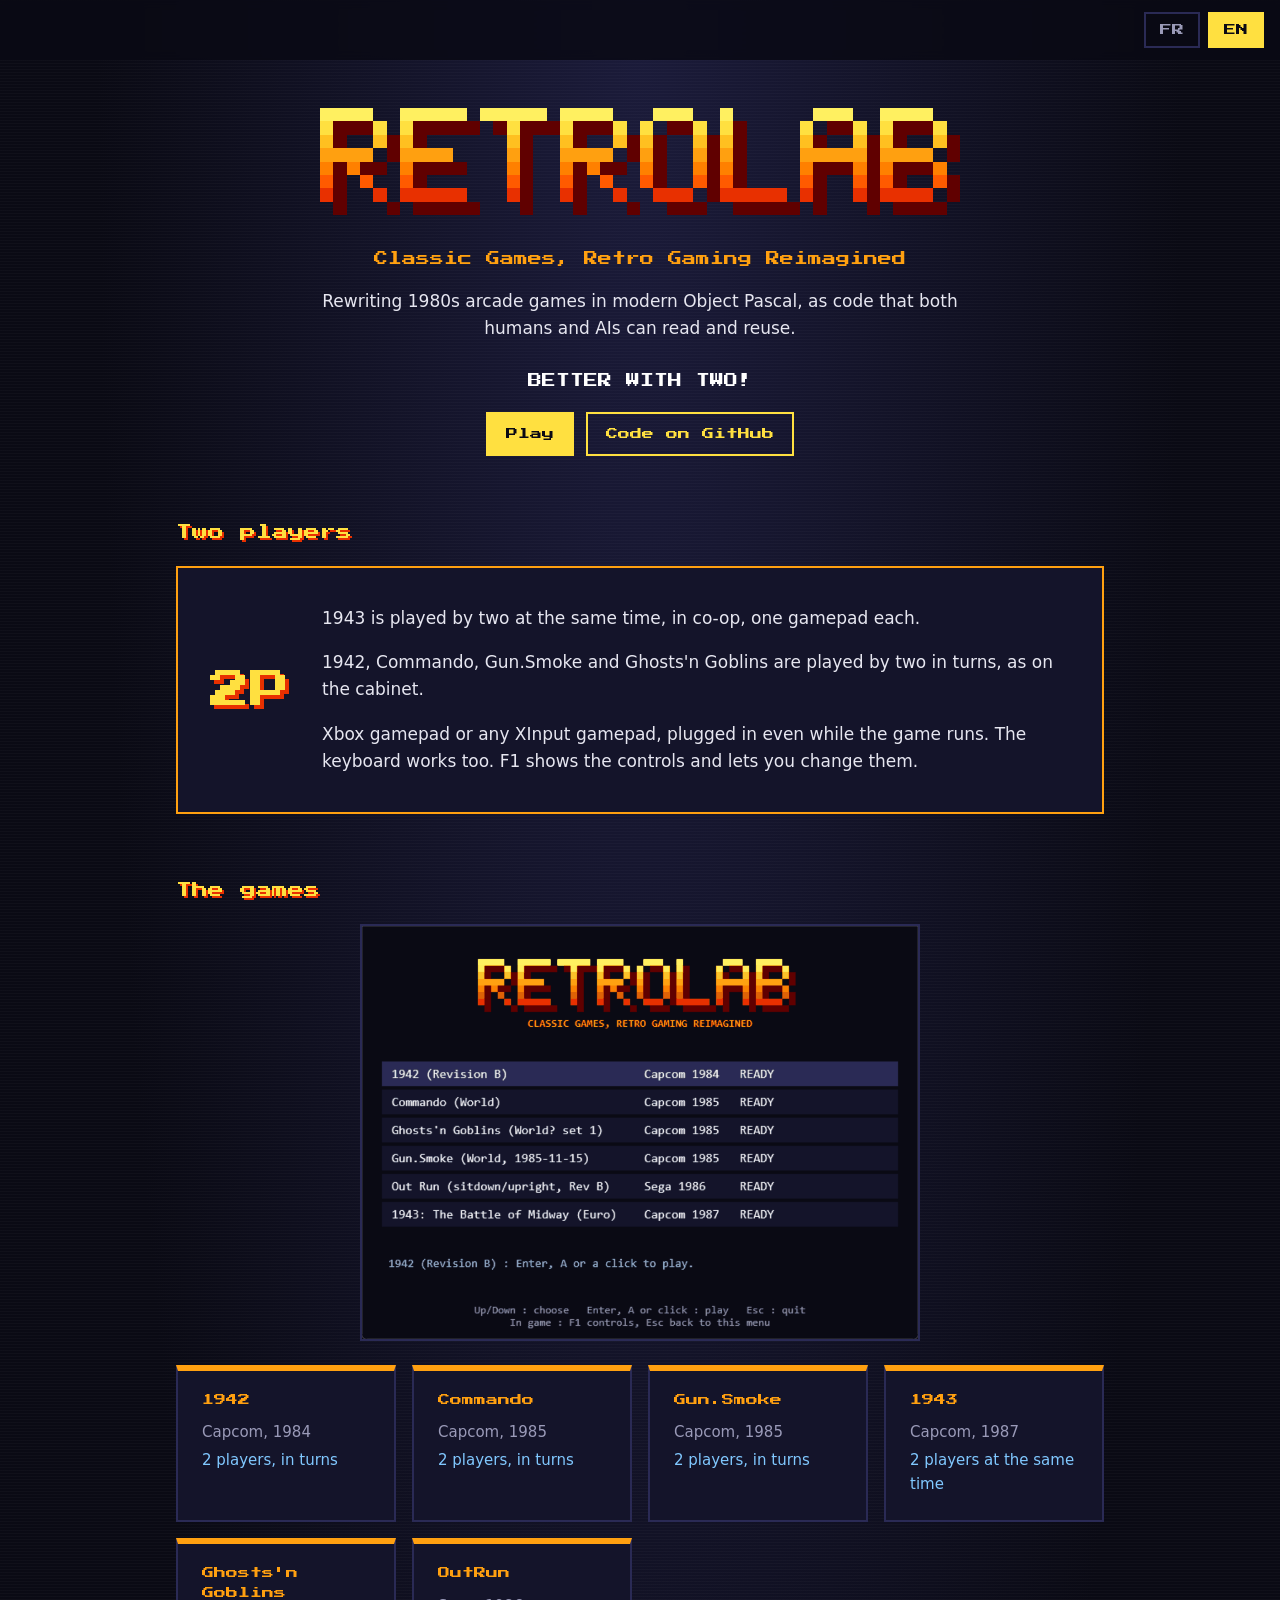
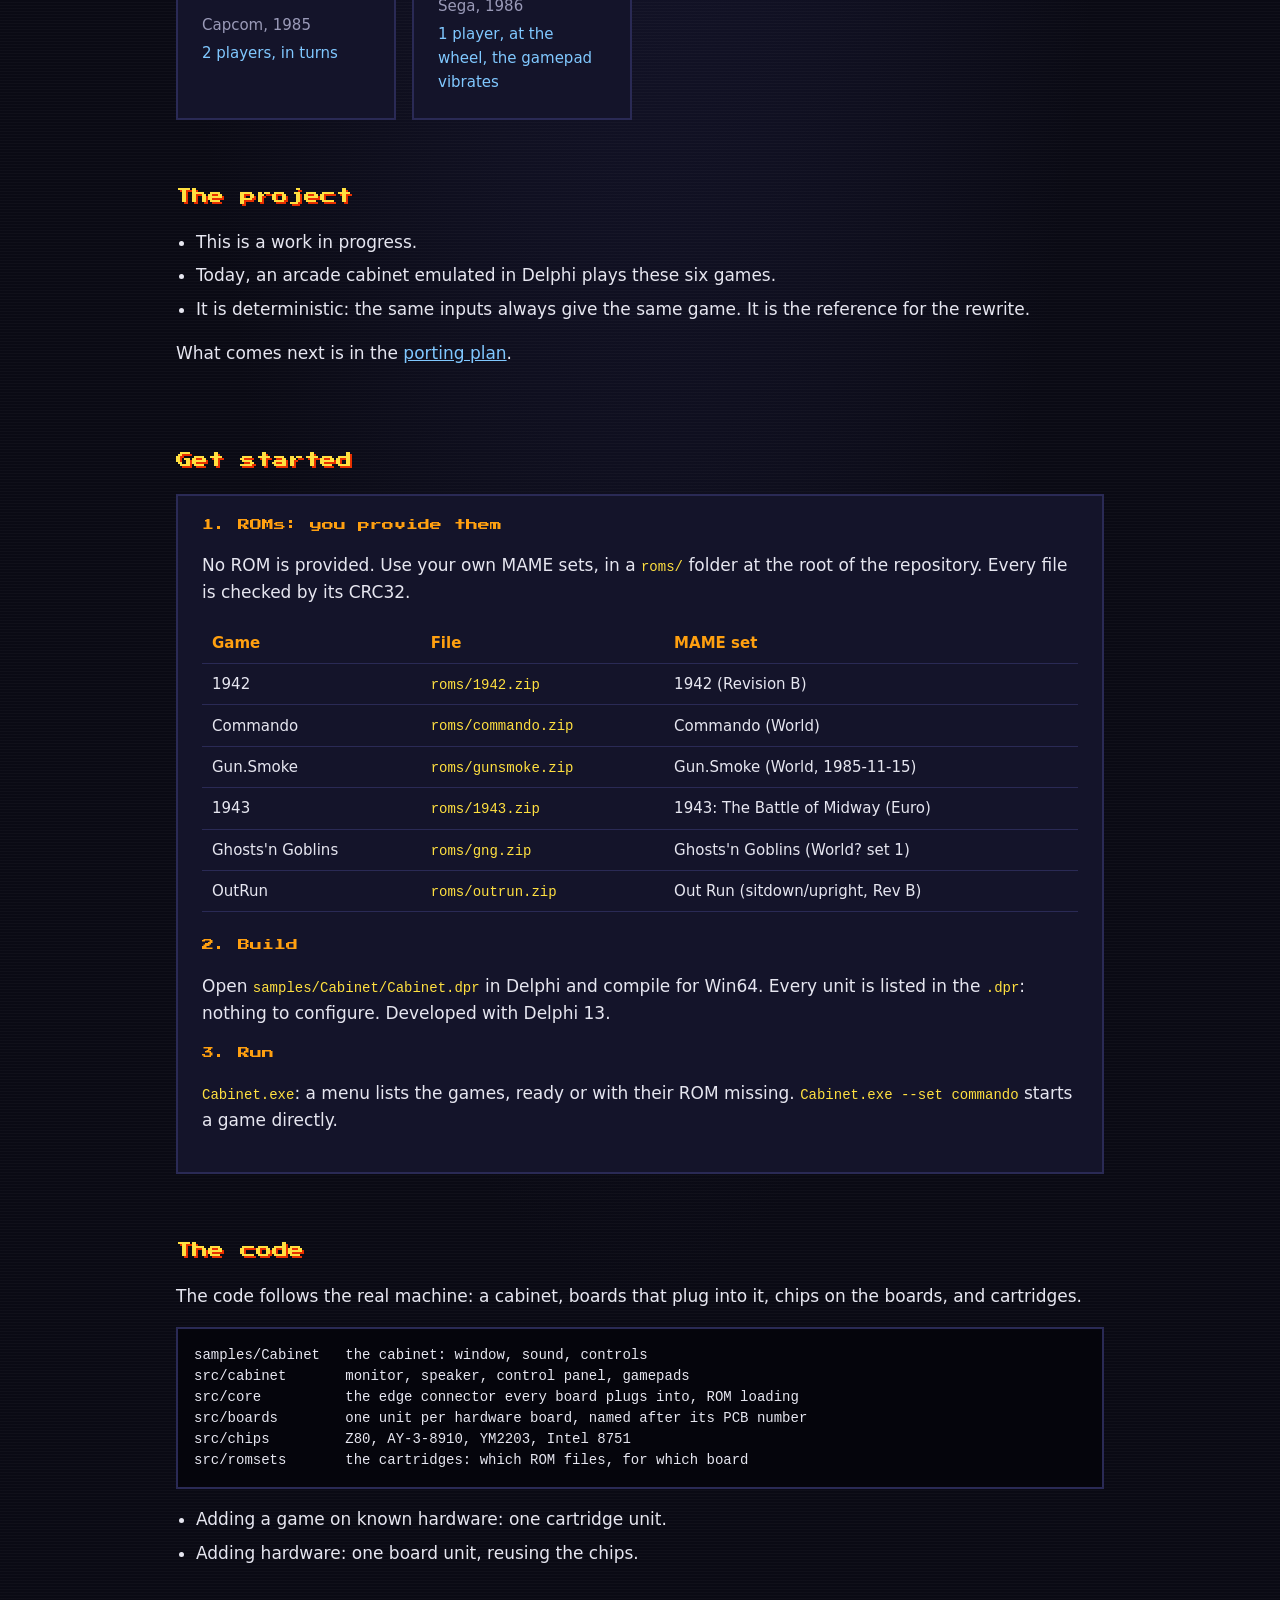
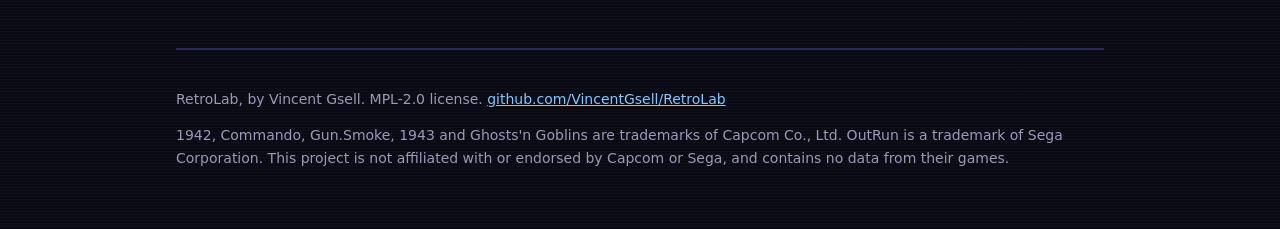
==== docs/en.html @ 8eed112c "Publication du 2026-11-16 (source 6b0dcfc)" ====
<!doctype html>
<html lang="en">
<head>
  <meta charset="utf-8">
  <meta name="viewport" content="width=device-width, initial-scale=1">
  <title>RetroLab</title>
  <meta name="description" content="RetroLab: 1980s arcade games rewritten in modern Object Pascal. Two players, with gamepads.">
  <link rel="icon" href="favicon.svg" type="image/svg+xml">
  <link rel="alternate" hreflang="fr" href="index.html">
  <link rel="preconnect" href="https://fonts.googleapis.com">
  <link rel="preconnect" href="https://fonts.gstatic.com" crossorigin>
  <link href="https://fonts.googleapis.com/css2?family=Press+Start+2P&display=swap" rel="stylesheet">
  <link rel="stylesheet" href="style.css">
</head>
<body>
  <nav class="lang" aria-label="Language">
    <a href="index.html" hreflang="fr" lang="fr">FR</a>
    <span aria-current="page">EN</span>
  </nav>

  <main class="wrap">
    <header class="hero">
      <img src="logo.svg" alt="RetroLab">
      <p class="tagline">Classic Games, Retro Gaming Reimagined</p>
      <p class="pitch">Rewriting 1980s arcade games in modern Object Pascal, as code that both humans and AIs can read and reuse.</p>
      <p class="blink">BETTER WITH TWO!</p>
      <div class="buttons">
        <a class="btn primary" href="#play">Play</a>
        <a class="btn" href="https://github.com/VincentGsell/RetroLab">Code on GitHub</a>
      </div>
    </header>

    <section id="play">
      <h2>Two players</h2>
      <div class="panel duo">
        <div class="badge" aria-hidden="true">2P</div>
        <div>
          <p>1943 is played by two at the same time, in co-op, one gamepad each.</p>
          <p>1942, Commando, Gun.Smoke and Ghosts'n Goblins are played by two in turns, as on the cabinet.</p>
          <p>Xbox gamepad or any XInput gamepad, plugged in even while the game runs. The keyboard works too. F1 shows the controls and lets you change them.</p>
        </div>
      </div>
    </section>

    <section>
      <h2>The games</h2>
      <img class="shot" src="img/menu-en.png" alt="The RetroLab cabinet menu: six arcade games, ready to play">
      <div class="games">
        <div class="panel game"><h3>1942</h3><p>Capcom, 1984</p><p class="mode">2 players, in turns</p></div>
        <div class="panel game"><h3>Commando</h3><p>Capcom, 1985</p><p class="mode">2 players, in turns</p></div>
        <div class="panel game"><h3>Gun.Smoke</h3><p>Capcom, 1985</p><p class="mode">2 players, in turns</p></div>
        <div class="panel game"><h3>1943</h3><p>Capcom, 1987</p><p class="mode">2 players at the same time</p></div>
        <div class="panel game"><h3>Ghosts'n Goblins</h3><p>Capcom, 1985</p><p class="mode">2 players, in turns</p></div>
        <div class="panel game"><h3>OutRun</h3><p>Sega, 1986</p><p class="mode">1 player, at the wheel, the gamepad vibrates</p></div>
      </div>
    </section>

    <section>
      <h2>The project</h2>
      <ul>
        <li>This is a work in progress.</li>
        <li>Today, an arcade cabinet emulated in Delphi plays these six games.</li>
        <li>It is deterministic: the same inputs always give the same game. It is the reference for the rewrite.</li>
      </ul>
      <p>What comes next is in the <a href="https://github.com/VincentGsell/RetroLab/blob/main/PORTING_PLAN.en.md">porting plan</a>.</p>
    </section>

    <section>
      <h2>Get started</h2>
      <div class="panel">
        <h3>1. ROMs: you provide them</h3>
        <p>No ROM is provided. Use your own MAME sets, in a <code>roms/</code> folder at the root of the repository. Every file is checked by its CRC32.</p>
        <div class="scroll">
          <table>
            <tr><th>Game</th><th>File</th><th>MAME set</th></tr>
            <tr><td>1942</td><td><code>roms/1942.zip</code></td><td>1942 (Revision B)</td></tr>
            <tr><td>Commando</td><td><code>roms/commando.zip</code></td><td>Commando (World)</td></tr>
            <tr><td>Gun.Smoke</td><td><code>roms/gunsmoke.zip</code></td><td>Gun.Smoke (World, 1985-11-15)</td></tr>
            <tr><td>1943</td><td><code>roms/1943.zip</code></td><td>1943: The Battle of Midway (Euro)</td></tr>
            <tr><td>Ghosts'n Goblins</td><td><code>roms/gng.zip</code></td><td>Ghosts'n Goblins (World? set 1)</td></tr>
            <tr><td>OutRun</td><td><code>roms/outrun.zip</code></td><td>Out Run (sitdown/upright, Rev B)</td></tr>
          </table>
        </div>
        <h3 style="margin-top:24px">2. Build</h3>
        <p>Open <code>samples/Cabinet/Cabinet.dpr</code> in Delphi and compile for Win64. Every unit is listed in the <code>.dpr</code>: nothing to configure. Developed with Delphi 13.</p>
        <h3>3. Run</h3>
        <p><code>Cabinet.exe</code>: a menu lists the games, ready or with their ROM missing. <code>Cabinet.exe --set commando</code> starts a game directly.</p>
      </div>
    </section>

    <section>
      <h2>The code</h2>
      <p>The code follows the real machine: a cabinet, boards that plug into it, chips on the boards, and cartridges.</p>
<pre>samples/Cabinet   the cabinet: window, sound, controls
src/cabinet       monitor, speaker, control panel, gamepads
src/core          the edge connector every board plugs into, ROM loading
src/boards        one unit per hardware board, named after its PCB number
src/chips         Z80, AY-3-8910, YM2203, Intel 8751
src/romsets       the cartridges: which ROM files, for which board</pre>
      <ul>
        <li>Adding a game on known hardware: one cartridge unit.</li>
        <li>Adding hardware: one board unit, reusing the chips.</li>
      </ul>
    </section>

    <footer>
      <p>RetroLab, by Vincent Gsell. MPL-2.0 license. <a href="https://github.com/VincentGsell/RetroLab">github.com/VincentGsell/RetroLab</a></p>
      <p>1942, Commando, Gun.Smoke, 1943 and Ghosts'n Goblins are trademarks of Capcom Co., Ltd. OutRun is a trademark of Sega Corporation. This project is not affiliated with or endorsed by Capcom or Sega, and contains no data from their games.</p>
    </footer>
  </main>
</body>
</html>
---- docs/style.css ----
:root {
  --bg: #0a0a14;
  --panel: #14142a;
  --panel-edge: #2a2a55;
  --text: #e6e6f0;
  --muted: #9a9ab8;
  --yellow: #ffe040;
  --orange: #ffa010;
  --red: #e83000;
  --cyan: #80c8ff;
  --pixel: "Press Start 2P", ui-monospace, monospace;
  --body: system-ui, -apple-system, "Segoe UI", Roboto, sans-serif;
}

* { box-sizing: border-box; }

html { background: var(--bg); }

body {
  margin: 0;
  color: var(--text);
  background:
    repeating-linear-gradient(to bottom, rgba(255, 255, 255, 0.025) 0 1px, transparent 1px 3px),
    radial-gradient(ellipse at top, #1b1b3a 0%, var(--bg) 60%);
  background-color: var(--bg);
  font: 17px/1.6 var(--body);
  min-height: 100vh;
}

a { color: var(--cyan); }
a:hover { color: var(--yellow); }

.wrap { max-width: 960px; margin: 0 auto; padding: 0 16px; }

/* language switch */
.lang {
  position: sticky; top: 0; z-index: 10;
  display: flex; justify-content: flex-end; gap: 8px;
  padding: 12px 16px;
  background: rgba(10, 10, 20, 0.85);
  backdrop-filter: blur(4px);
}
.lang a, .lang span {
  font: 12px/1 var(--pixel);
  padding: 10px 14px;
  border: 2px solid var(--panel-edge);
  text-decoration: none;
  color: var(--muted);
}
.lang span { color: var(--bg); background: var(--yellow); border-color: var(--yellow); }
.lang a:hover { border-color: var(--yellow); color: var(--yellow); }

/* hero */
.hero { text-align: center; padding: 48px 0 32px; }
.hero img {
  width: min(100%, 640px);
  image-rendering: pixelated;
}
.tagline {
  font: 14px/1.8 var(--pixel);
  color: var(--orange);
  margin: 24px 0 8px;
}
.pitch { max-width: 640px; margin: 16px auto; color: var(--text); }
.blink {
  font: 14px/1 var(--pixel);
  color: #fff;
  margin: 32px 0 8px;
  animation: blink 1s steps(1) infinite;
}
@keyframes blink { 50% { opacity: 0; } }
@media (prefers-reduced-motion: reduce) { .blink { animation: none; } }

.buttons { display: flex; flex-wrap: wrap; gap: 12px; justify-content: center; margin-top: 24px; }
.btn {
  font: 12px/1 var(--pixel);
  padding: 14px 18px;
  text-decoration: none;
  border: 2px solid var(--yellow);
  color: var(--yellow);
}
.btn.primary { background: var(--yellow); color: var(--bg); }
.btn:hover { background: var(--orange); border-color: var(--orange); color: var(--bg); }

/* sections */
section { padding: 32px 0; }
h2 {
  font: 16px/1.6 var(--pixel);
  color: var(--yellow);
  margin: 0 0 20px;
  text-shadow: 2px 2px 0 var(--red);
}
h3 { font: 12px/1.6 var(--pixel); color: var(--orange); margin: 0 0 10px; }
ul { padding-left: 20px; }
li { margin: 6px 0; }

.panel {
  background: var(--panel);
  border: 2px solid var(--panel-edge);
  padding: 20px 24px;
}

/* two players */
.duo { display: grid; grid-template-columns: auto 1fr; gap: 24px; align-items: center; border-color: var(--orange); }
.badge {
  font: 40px/1 var(--pixel);
  color: var(--yellow);
  text-shadow: 4px 4px 0 var(--red);
  padding: 8px;
}
@media (max-width: 560px) { .duo { grid-template-columns: 1fr; text-align: center; } }

/* games */
.shot { display: block; width: 100%; max-width: 560px; margin: 0 auto 24px; border: 2px solid var(--panel-edge); }
.games { display: grid; grid-template-columns: repeat(auto-fit, minmax(200px, 1fr)); gap: 16px; }
.game { border-top: 6px solid var(--orange); }
.game p { margin: 4px 0; color: var(--muted); font-size: 15px; }
.game .mode { color: var(--cyan); }

table { border-collapse: collapse; width: 100%; font-size: 15px; }
th, td { text-align: left; padding: 8px 10px; border-bottom: 1px solid var(--panel-edge); }
th { color: var(--orange); font-weight: 600; }
.scroll { overflow-x: auto; }

code, pre { font-family: ui-monospace, Consolas, monospace; font-size: 14px; }
code { color: var(--yellow); }
pre { background: #05050c; border: 2px solid var(--panel-edge); padding: 16px; overflow-x: auto; line-height: 1.5; }

ol { padding-left: 22px; }

footer {
  margin-top: 32px;
  padding: 24px 0 48px;
  border-top: 2px solid var(--panel-edge);
  color: var(--muted);
  font-size: 14px;
}
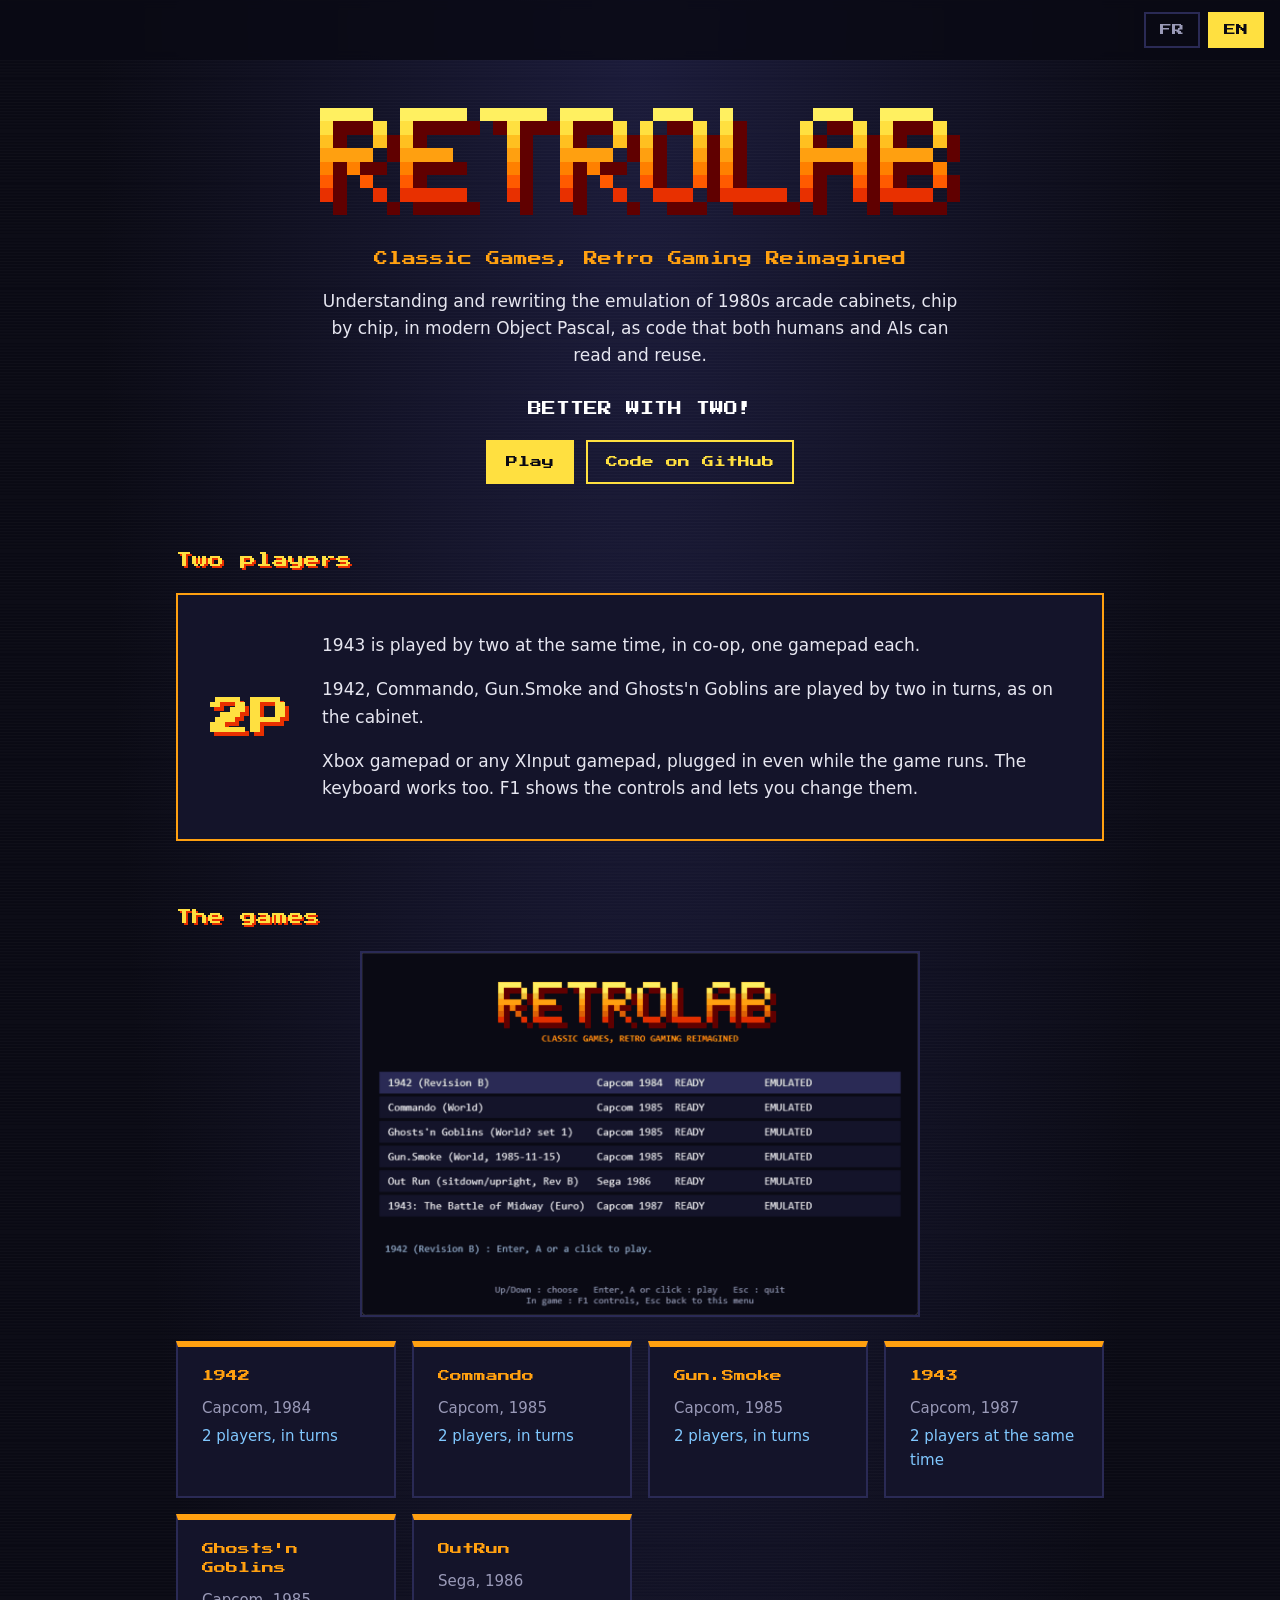
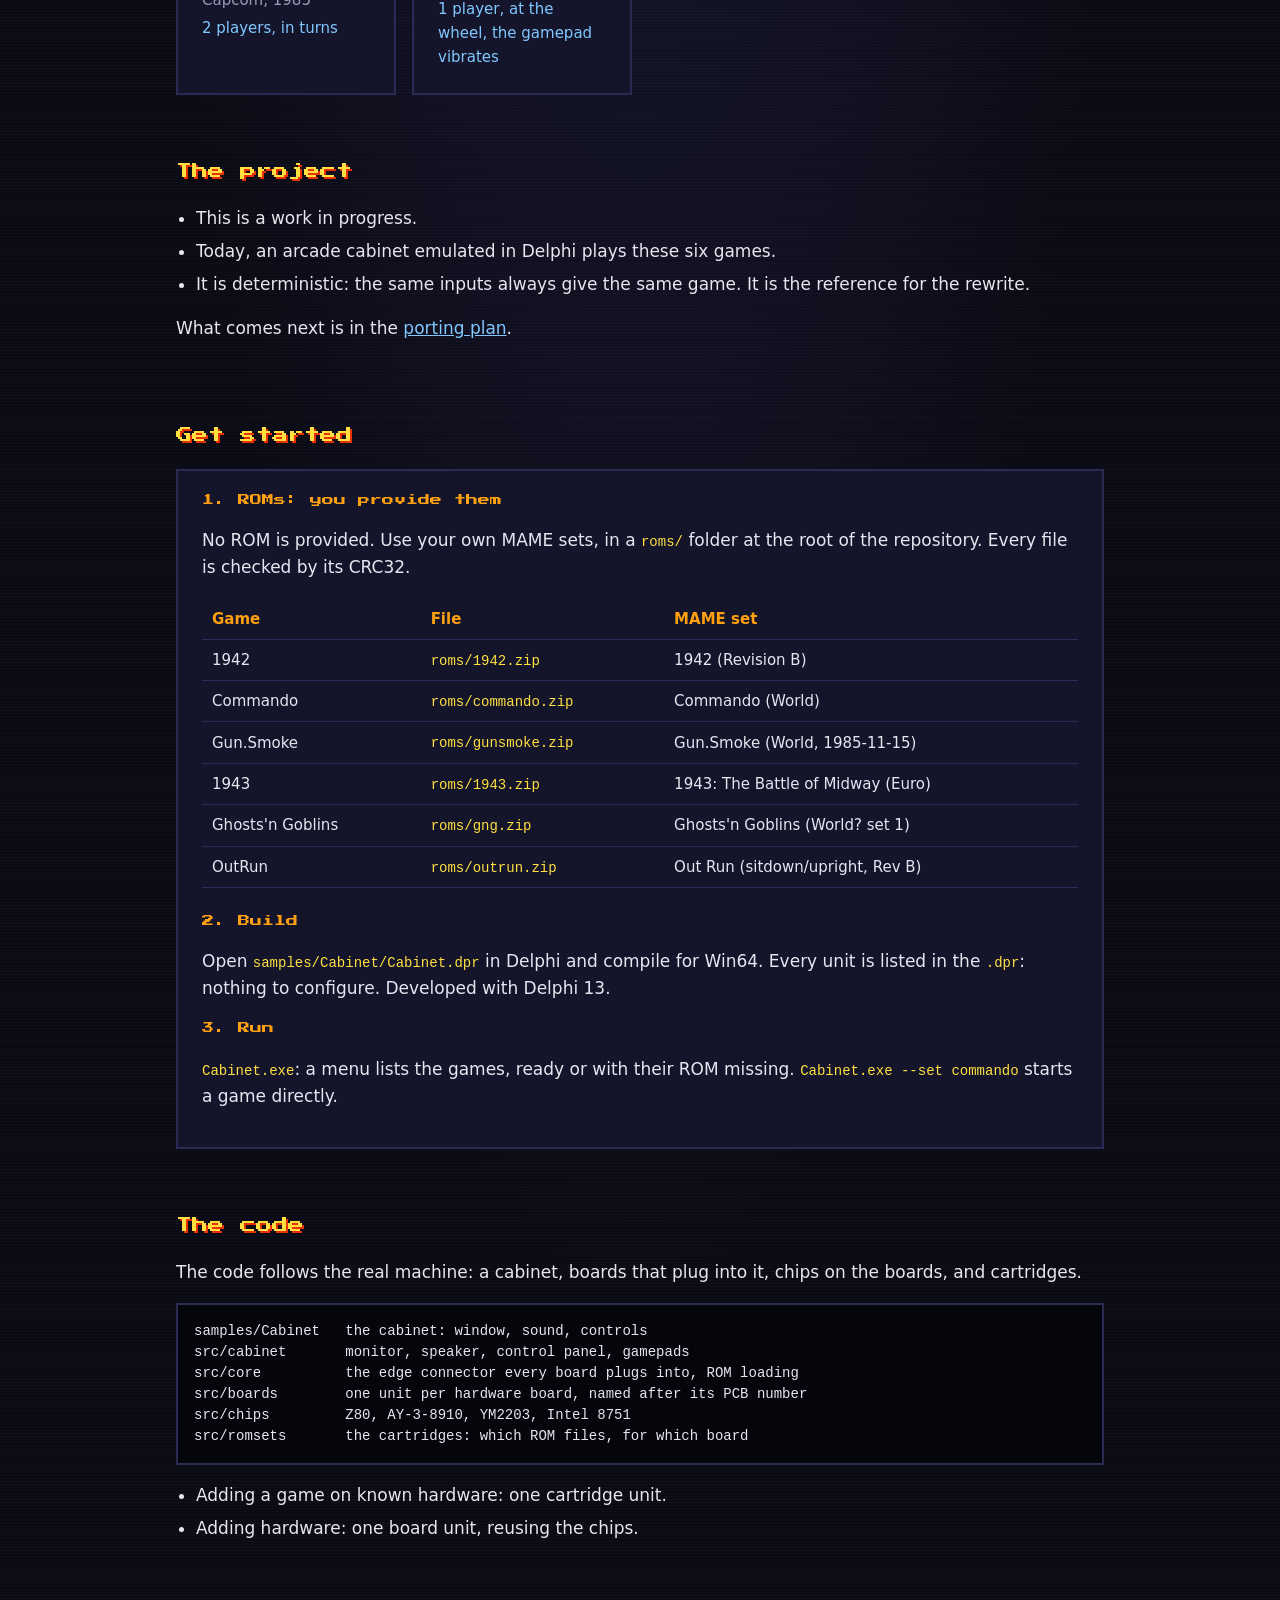
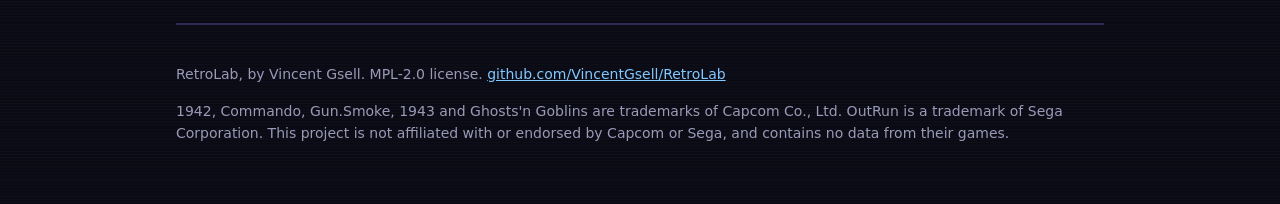
==== commit 55b905b9: "Publication du 2026-11-16 (source 693f70c)" ====
--- a/docs/en.html
+++ b/docs/en.html
@@ -22,7 +22,7 @@
     <header class="hero">
       <img src="logo.svg" alt="RetroLab">
       <p class="tagline">Classic Games, Retro Gaming Reimagined</p>
-      <p class="pitch">Rewriting 1980s arcade games in modern Object Pascal, as code that both humans and AIs can read and reuse.</p>
+      <p class="pitch">Understanding and rewriting the emulation of 1980s arcade cabinets, chip by chip, in modern Object Pascal, as code that both humans and AIs can read and reuse.</p>
       <p class="blink">BETTER WITH TWO!</p>
       <div class="buttons">
         <a class="btn primary" href="#play">Play</a>
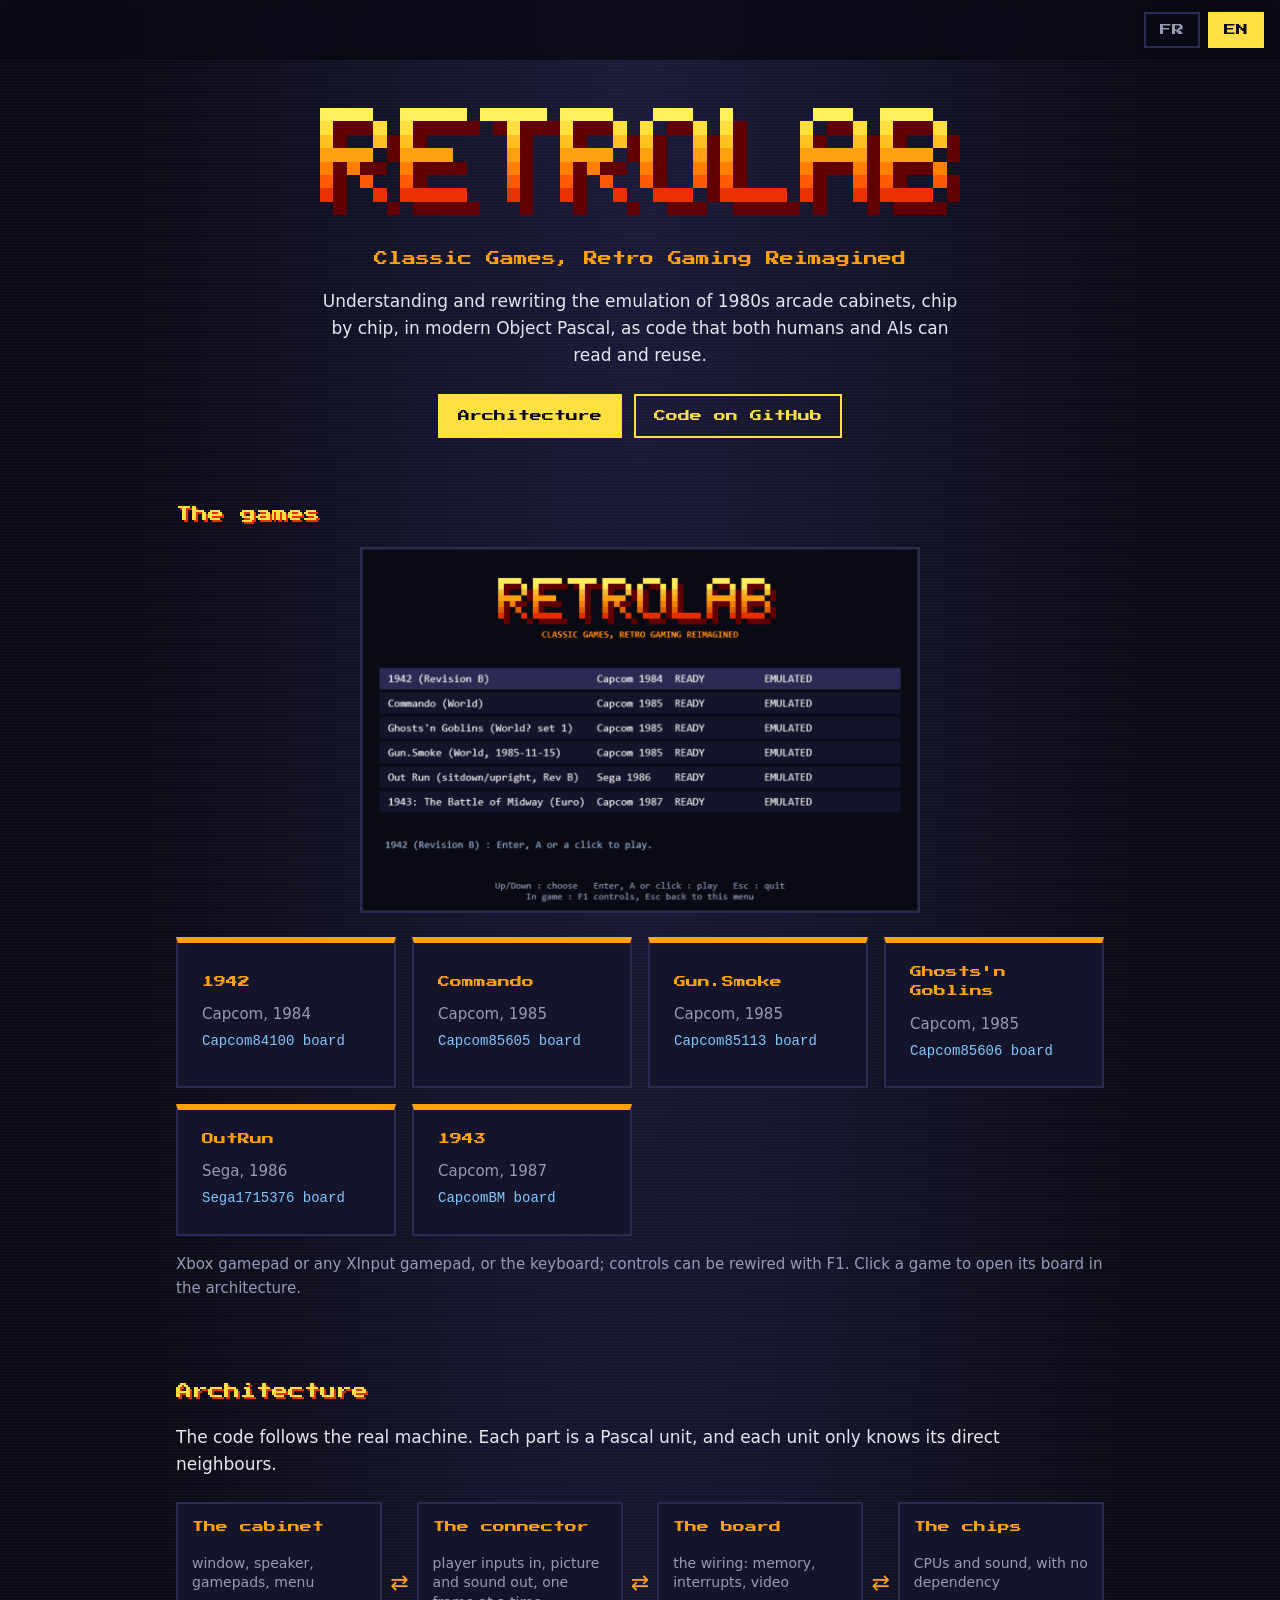
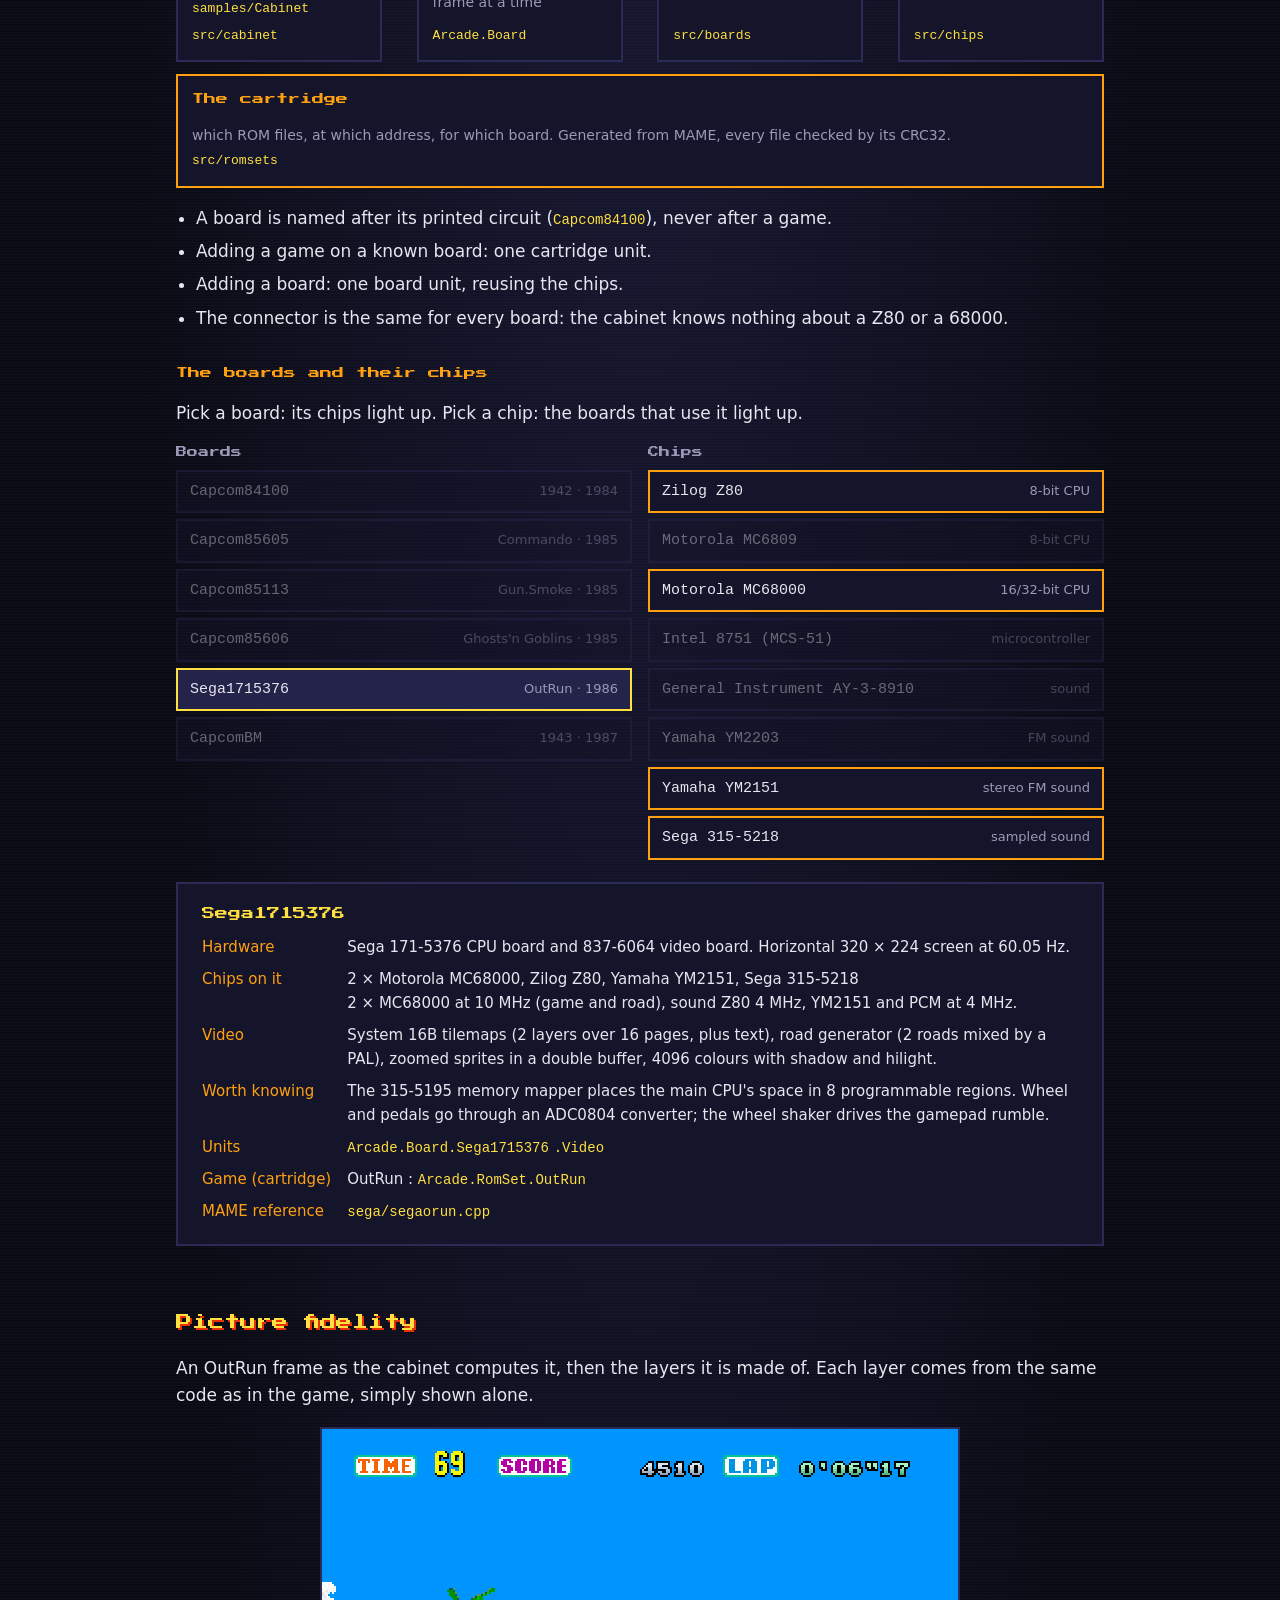
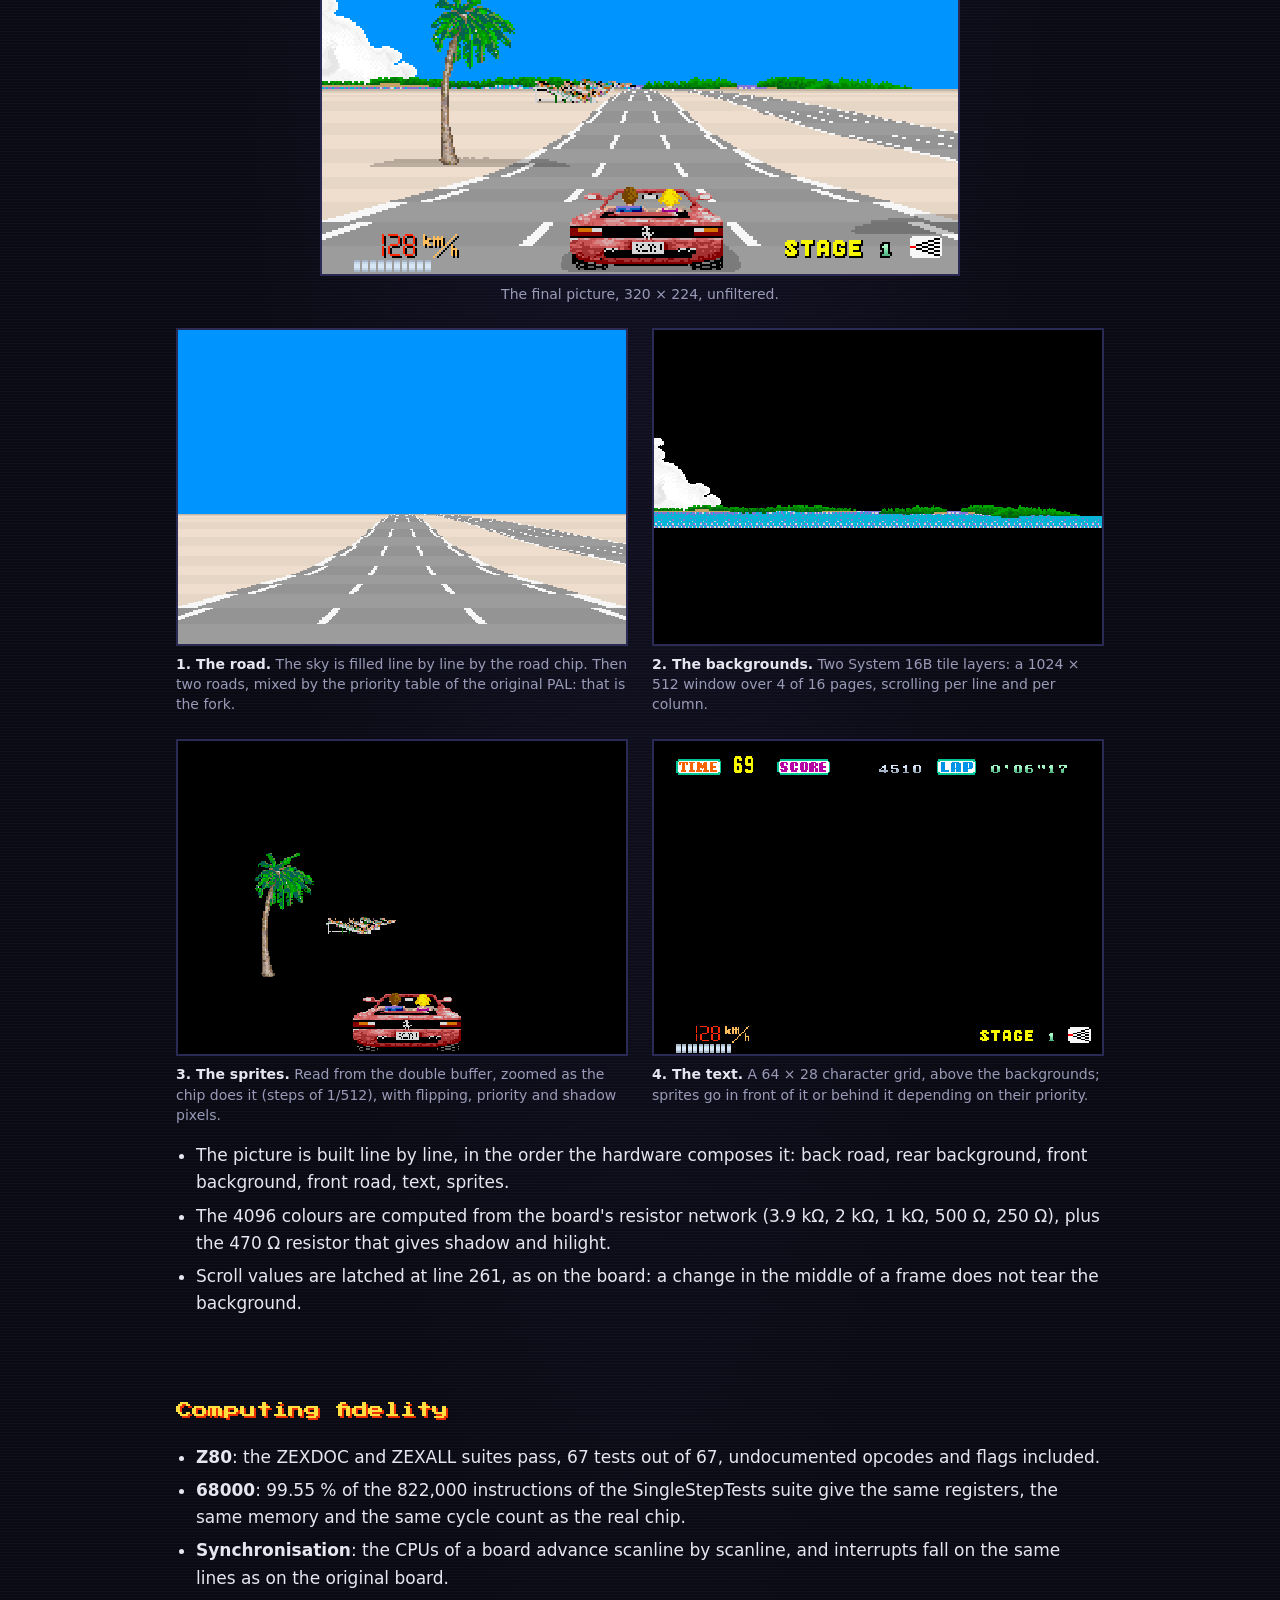
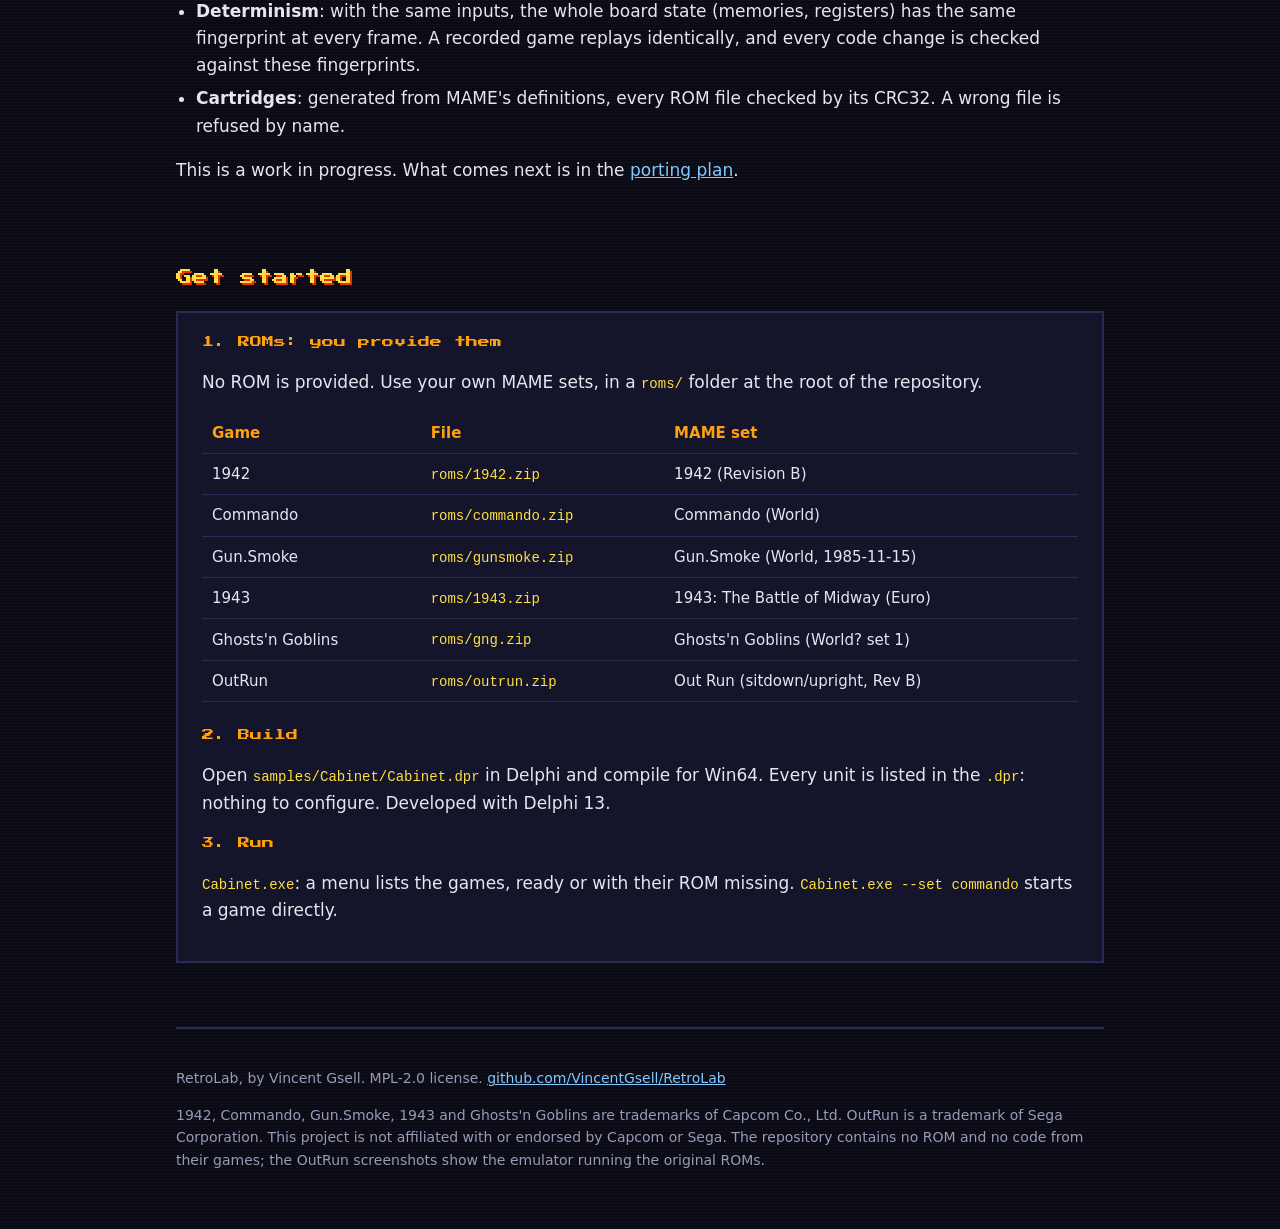
==== commit 782991b2: "Publication du 2026-11-16 (source 2292eff)" ====
--- a/docs/en.html
+++ b/docs/en.html
@@ -4,7 +4,7 @@
   <meta charset="utf-8">
   <meta name="viewport" content="width=device-width, initial-scale=1">
   <title>RetroLab</title>
-  <meta name="description" content="RetroLab: 1980s arcade games rewritten in modern Object Pascal. Two players, with gamepads.">
+  <meta name="description" content="RetroLab: the emulation of 1980s arcade cabinets, rebuilt chip by chip in modern Object Pascal.">
   <link rel="icon" href="favicon.svg" type="image/svg+xml">
   <link rel="alternate" hreflang="fr" href="index.html">
   <link rel="preconnect" href="https://fonts.googleapis.com">
@@ -23,53 +23,92 @@
       <img src="logo.svg" alt="RetroLab">
       <p class="tagline">Classic Games, Retro Gaming Reimagined</p>
       <p class="pitch">Understanding and rewriting the emulation of 1980s arcade cabinets, chip by chip, in modern Object Pascal, as code that both humans and AIs can read and reuse.</p>
-      <p class="blink">BETTER WITH TWO!</p>
       <div class="buttons">
-        <a class="btn primary" href="#play">Play</a>
+        <a class="btn primary" href="#architecture">Architecture</a>
         <a class="btn" href="https://github.com/VincentGsell/RetroLab">Code on GitHub</a>
       </div>
     </header>
-
-    <section id="play">
-      <h2>Two players</h2>
-      <div class="panel duo">
-        <div class="badge" aria-hidden="true">2P</div>
-        <div>
-          <p>1943 is played by two at the same time, in co-op, one gamepad each.</p>
-          <p>1942, Commando, Gun.Smoke and Ghosts'n Goblins are played by two in turns, as on the cabinet.</p>
-          <p>Xbox gamepad or any XInput gamepad, plugged in even while the game runs. The keyboard works too. F1 shows the controls and lets you change them.</p>
-        </div>
-      </div>
-    </section>
 
     <section>
       <h2>The games</h2>
       <img class="shot" src="img/menu-en.png" alt="The RetroLab cabinet menu: six arcade games, ready to play">
       <div class="games">
-        <div class="panel game"><h3>1942</h3><p>Capcom, 1984</p><p class="mode">2 players, in turns</p></div>
-        <div class="panel game"><h3>Commando</h3><p>Capcom, 1985</p><p class="mode">2 players, in turns</p></div>
-        <div class="panel game"><h3>Gun.Smoke</h3><p>Capcom, 1985</p><p class="mode">2 players, in turns</p></div>
-        <div class="panel game"><h3>1943</h3><p>Capcom, 1987</p><p class="mode">2 players at the same time</p></div>
-        <div class="panel game"><h3>Ghosts'n Goblins</h3><p>Capcom, 1985</p><p class="mode">2 players, in turns</p></div>
-        <div class="panel game"><h3>OutRun</h3><p>Sega, 1986</p><p class="mode">1 player, at the wheel, the gamepad vibrates</p></div>
+        <button type="button" class="panel game" data-board="capcom84100"><h3>1942</h3><p>Capcom, 1984</p><p class="board">Capcom84100 board</p></button>
+        <button type="button" class="panel game" data-board="capcom85605"><h3>Commando</h3><p>Capcom, 1985</p><p class="board">Capcom85605 board</p></button>
+        <button type="button" class="panel game" data-board="capcom85113"><h3>Gun.Smoke</h3><p>Capcom, 1985</p><p class="board">Capcom85113 board</p></button>
+        <button type="button" class="panel game" data-board="capcom85606"><h3>Ghosts'n Goblins</h3><p>Capcom, 1985</p><p class="board">Capcom85606 board</p></button>
+        <button type="button" class="panel game" data-board="sega1715376"><h3>OutRun</h3><p>Sega, 1986</p><p class="board">Sega1715376 board</p></button>
+        <button type="button" class="panel game" data-board="capcombm"><h3>1943</h3><p>Capcom, 1987</p><p class="board">CapcomBM board</p></button>
+      </div>
+      <p class="note">Xbox gamepad or any XInput gamepad, or the keyboard; controls can be rewired with F1. Click a game to open its board in the architecture.</p>
+    </section>
+
+    <section id="architecture">
+      <h2>Architecture</h2>
+      <p>The code follows the real machine. Each part is a Pascal unit, and each unit only knows its direct neighbours.</p>
+      <div class="flow">
+        <div class="box"><h3>The cabinet</h3><p>window, speaker, gamepads, menu</p><code>samples/Cabinet</code><code>src/cabinet</code></div>
+        <div class="arrow" aria-hidden="true">⇄</div>
+        <div class="box"><h3>The connector</h3><p>player inputs in, picture and sound out, one frame at a time</p><code>Arcade.Board</code></div>
+        <div class="arrow" aria-hidden="true">⇄</div>
+        <div class="box"><h3>The board</h3><p>the wiring: memory, interrupts, video</p><code>src/boards</code></div>
+        <div class="arrow" aria-hidden="true">⇄</div>
+        <div class="box"><h3>The chips</h3><p>CPUs and sound, with no dependency</p><code>src/chips</code></div>
+      </div>
+      <div class="box cart"><h3>The cartridge</h3><p>which ROM files, at which address, for which board. Generated from MAME, every file checked by its CRC32.</p><code>src/romsets</code></div>
+      <ul>
+        <li>A board is named after its printed circuit (<code>Capcom84100</code>), never after a game.</li>
+        <li>Adding a game on a known board: one cartridge unit.</li>
+        <li>Adding a board: one board unit, reusing the chips.</li>
+        <li>The connector is the same for every board: the cabinet knows nothing about a Z80 or a 68000.</li>
+      </ul>
+
+      <h3 class="sub-title">The boards and their chips</h3>
+      <p>Pick a board: its chips light up. Pick a chip: the boards that use it light up.</p>
+      <div id="explorer" class="explorer">
+        <div class="col"><h4>Boards</h4><div class="boards"></div></div>
+        <div class="col"><h4>Chips</h4><div class="chips"></div></div>
+        <div class="panel detail" aria-live="polite"></div>
       </div>
     </section>
 
-    <section>
-      <h2>The project</h2>
+    <section id="image">
+      <h2>Picture fidelity</h2>
+      <p>An OutRun frame as the cabinet computes it, then the layers it is made of. Each layer comes from the same code as in the game, simply shown alone.</p>
+      <figure class="final">
+        <img class="pixels" src="img/outrun-all.png" width="320" height="224" alt="OutRun: the full picture, road, background, sprites and text">
+        <figcaption>The final picture, 320 × 224, unfiltered.</figcaption>
+      </figure>
+      <div class="layers">
+        <figure><img class="pixels" src="img/outrun-road.png" width="320" height="224" alt="The road layer"><figcaption><b>1. The road.</b> The sky is filled line by line by the road chip. Then two roads, mixed by the priority table of the original PAL: that is the fork.</figcaption></figure>
+        <figure><img class="pixels" src="img/outrun-tiles.png" width="320" height="224" alt="The tile layers"><figcaption><b>2. The backgrounds.</b> Two System 16B tile layers: a 1024 × 512 window over 4 of 16 pages, scrolling per line and per column.</figcaption></figure>
+        <figure><img class="pixels" src="img/outrun-sprites.png" width="320" height="224" alt="The sprites"><figcaption><b>3. The sprites.</b> Read from the double buffer, zoomed as the chip does it (steps of 1/512), with flipping, priority and shadow pixels.</figcaption></figure>
+        <figure><img class="pixels" src="img/outrun-text.png" width="320" height="224" alt="The text layer"><figcaption><b>4. The text.</b> A 64 × 28 character grid, above the backgrounds; sprites go in front of it or behind it depending on their priority.</figcaption></figure>
+      </div>
       <ul>
-        <li>This is a work in progress.</li>
-        <li>Today, an arcade cabinet emulated in Delphi plays these six games.</li>
-        <li>It is deterministic: the same inputs always give the same game. It is the reference for the rewrite.</li>
+        <li>The picture is built line by line, in the order the hardware composes it: back road, rear background, front background, front road, text, sprites.</li>
+        <li>The 4096 colours are computed from the board's resistor network (3.9 kΩ, 2 kΩ, 1 kΩ, 500 Ω, 250 Ω), plus the 470 Ω resistor that gives shadow and hilight.</li>
+        <li>Scroll values are latched at line 261, as on the board: a change in the middle of a frame does not tear the background.</li>
       </ul>
-      <p>What comes next is in the <a href="https://github.com/VincentGsell/RetroLab/blob/main/PORTING_PLAN.en.md">porting plan</a>.</p>
+    </section>
+
+    <section id="computing">
+      <h2>Computing fidelity</h2>
+      <ul>
+        <li><b>Z80</b>: the ZEXDOC and ZEXALL suites pass, 67 tests out of 67, undocumented opcodes and flags included.</li>
+        <li><b>68000</b>: 99.55 % of the 822,000 instructions of the SingleStepTests suite give the same registers, the same memory and the same cycle count as the real chip.</li>
+        <li><b>Synchronisation</b>: the CPUs of a board advance scanline by scanline, and interrupts fall on the same lines as on the original board.</li>
+        <li><b>Determinism</b>: with the same inputs, the whole board state (memories, registers) has the same fingerprint at every frame. A recorded game replays identically, and every code change is checked against these fingerprints.</li>
+        <li><b>Cartridges</b>: generated from MAME's definitions, every ROM file checked by its CRC32. A wrong file is refused by name.</li>
+      </ul>
+      <p>This is a work in progress. What comes next is in the <a href="https://github.com/VincentGsell/RetroLab/blob/main/PORTING_PLAN.en.md">porting plan</a>.</p>
     </section>
 
     <section>
       <h2>Get started</h2>
       <div class="panel">
         <h3>1. ROMs: you provide them</h3>
-        <p>No ROM is provided. Use your own MAME sets, in a <code>roms/</code> folder at the root of the repository. Every file is checked by its CRC32.</p>
+        <p>No ROM is provided. Use your own MAME sets, in a <code>roms/</code> folder at the root of the repository.</p>
         <div class="scroll">
           <table>
             <tr><th>Game</th><th>File</th><th>MAME set</th></tr>
@@ -88,25 +127,11 @@
       </div>
     </section>
 
-    <section>
-      <h2>The code</h2>
-      <p>The code follows the real machine: a cabinet, boards that plug into it, chips on the boards, and cartridges.</p>
-<pre>samples/Cabinet   the cabinet: window, sound, controls
-src/cabinet       monitor, speaker, control panel, gamepads
-src/core          the edge connector every board plugs into, ROM loading
-src/boards        one unit per hardware board, named after its PCB number
-src/chips         Z80, AY-3-8910, YM2203, Intel 8751
-src/romsets       the cartridges: which ROM files, for which board</pre>
-      <ul>
-        <li>Adding a game on known hardware: one cartridge unit.</li>
-        <li>Adding hardware: one board unit, reusing the chips.</li>
-      </ul>
-    </section>
-
     <footer>
       <p>RetroLab, by Vincent Gsell. MPL-2.0 license. <a href="https://github.com/VincentGsell/RetroLab">github.com/VincentGsell/RetroLab</a></p>
-      <p>1942, Commando, Gun.Smoke, 1943 and Ghosts'n Goblins are trademarks of Capcom Co., Ltd. OutRun is a trademark of Sega Corporation. This project is not affiliated with or endorsed by Capcom or Sega, and contains no data from their games.</p>
+      <p>1942, Commando, Gun.Smoke, 1943 and Ghosts'n Goblins are trademarks of Capcom Co., Ltd. OutRun is a trademark of Sega Corporation. This project is not affiliated with or endorsed by Capcom or Sega. The repository contains no ROM and no code from their games; the OutRun screenshots show the emulator running the original ROMs.</p>
     </footer>
   </main>
+  <script src="arch.js"></script>
 </body>
 </html>
--- a/docs/style.css
+++ b/docs/style.css
@@ -62,14 +62,6 @@
   margin: 24px 0 8px;
 }
 .pitch { max-width: 640px; margin: 16px auto; color: var(--text); }
-.blink {
-  font: 14px/1 var(--pixel);
-  color: #fff;
-  margin: 32px 0 8px;
-  animation: blink 1s steps(1) infinite;
-}
-@keyframes blink { 50% { opacity: 0; } }
-@media (prefers-reduced-motion: reduce) { .blink { animation: none; } }
 
 .buttons { display: flex; flex-wrap: wrap; gap: 12px; justify-content: center; margin-top: 24px; }
 .btn {
@@ -100,22 +92,68 @@
   padding: 20px 24px;
 }
 
-/* two players */
-.duo { display: grid; grid-template-columns: auto 1fr; gap: 24px; align-items: center; border-color: var(--orange); }
-.badge {
-  font: 40px/1 var(--pixel);
-  color: var(--yellow);
-  text-shadow: 4px 4px 0 var(--red);
-  padding: 8px;
-}
-@media (max-width: 560px) { .duo { grid-template-columns: 1fr; text-align: center; } }
-
 /* games */
 .shot { display: block; width: 100%; max-width: 560px; margin: 0 auto 24px; border: 2px solid var(--panel-edge); }
 .games { display: grid; grid-template-columns: repeat(auto-fit, minmax(200px, 1fr)); gap: 16px; }
-.game { border-top: 6px solid var(--orange); }
+.game {
+  border-top: 6px solid var(--orange);
+  font: inherit; color: inherit; text-align: left; cursor: pointer;
+}
+.game:hover, .game:focus-visible { border-color: var(--yellow); outline: none; }
 .game p { margin: 4px 0; color: var(--muted); font-size: 15px; }
-.game .mode { color: var(--cyan); }
+.game .board { color: var(--cyan); font-family: ui-monospace, Consolas, monospace; font-size: 14px; }
+.note { color: var(--muted); font-size: 15px; margin-top: 16px; }
+
+/* architecture */
+.flow { display: flex; align-items: stretch; gap: 8px; margin: 24px 0 12px; }
+.box {
+  flex: 1; background: var(--panel); border: 2px solid var(--panel-edge);
+  padding: 14px; display: flex; flex-direction: column; gap: 6px;
+}
+.box p { margin: 0; color: var(--muted); font-size: 14px; line-height: 1.4; flex: 1; }
+.box code { font-size: 13px; }
+.box.cart { border-color: var(--orange); margin-bottom: 16px; }
+.arrow { align-self: center; color: var(--orange); font-size: 22px; }
+@media (max-width: 720px) {
+  .flow { flex-direction: column; }
+  .arrow { transform: rotate(90deg); }
+}
+.sub-title { margin-top: 32px; }
+
+.explorer { display: grid; grid-template-columns: 1fr 1fr; gap: 16px; margin-top: 16px; }
+.explorer h4 { font: 11px/1.6 var(--pixel); color: var(--muted); margin: 0 0 8px; }
+.explorer .detail { grid-column: 1 / -1; min-height: 120px; }
+.item {
+  display: flex; justify-content: space-between; align-items: baseline; gap: 12px;
+  width: 100%; margin: 0 0 6px; padding: 10px 12px;
+  background: var(--panel); border: 2px solid var(--panel-edge);
+  color: var(--text); font: 15px/1.3 var(--body); text-align: left; cursor: pointer;
+  transition: opacity 0.15s, border-color 0.15s;
+}
+.item .name { font-family: ui-monospace, Consolas, monospace; }
+.item .sub { color: var(--muted); font-size: 13px; }
+.item:hover { border-color: var(--yellow); }
+.item.on { border-color: var(--yellow); background: #24244a; }
+.item.linked { border-color: var(--orange); }
+.item.dim { opacity: 0.4; }
+.detail h3 { font-size: 13px; color: var(--yellow); }
+.detail dl { display: grid; grid-template-columns: max-content 1fr; gap: 8px 16px; margin: 0; font-size: 15px; }
+.detail dt { color: var(--orange); }
+.detail dd { margin: 0; }
+@media (max-width: 640px) {
+  .explorer { grid-template-columns: 1fr; }
+  .detail dl { grid-template-columns: 1fr; }
+  .detail dd { margin-bottom: 8px; }
+}
+
+/* image fidelity */
+figure { margin: 0; }
+figcaption { color: var(--muted); font-size: 14px; margin-top: 8px; line-height: 1.45; }
+figcaption b { color: var(--text); }
+.pixels { display: block; width: 100%; height: auto; image-rendering: pixelated; border: 2px solid var(--panel-edge); background: #000; }
+.final { max-width: 640px; margin: 16px auto 24px; text-align: center; }
+.layers { display: grid; grid-template-columns: repeat(2, 1fr); gap: 24px; margin-bottom: 16px; }
+@media (max-width: 560px) { .layers { grid-template-columns: 1fr; } }
 
 table { border-collapse: collapse; width: 100%; font-size: 15px; }
 th, td { text-align: left; padding: 8px 10px; border-bottom: 1px solid var(--panel-edge); }
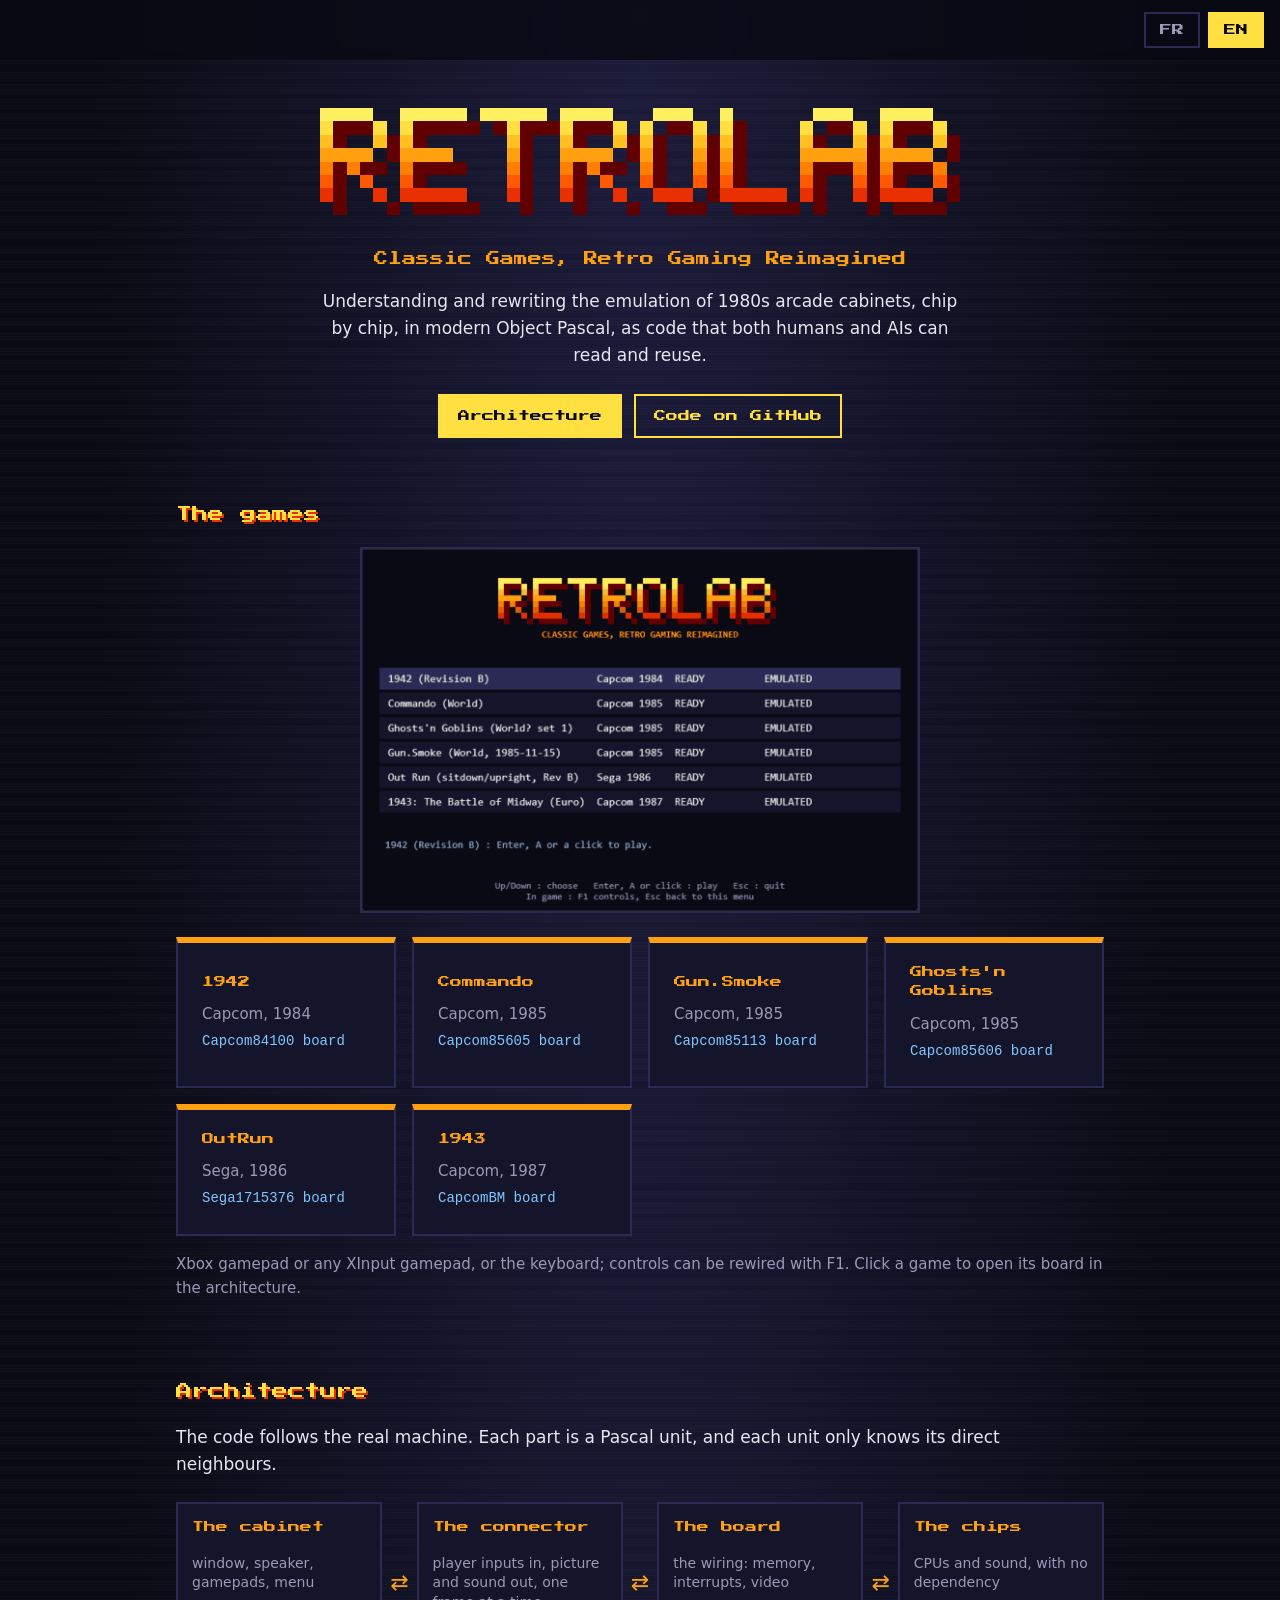
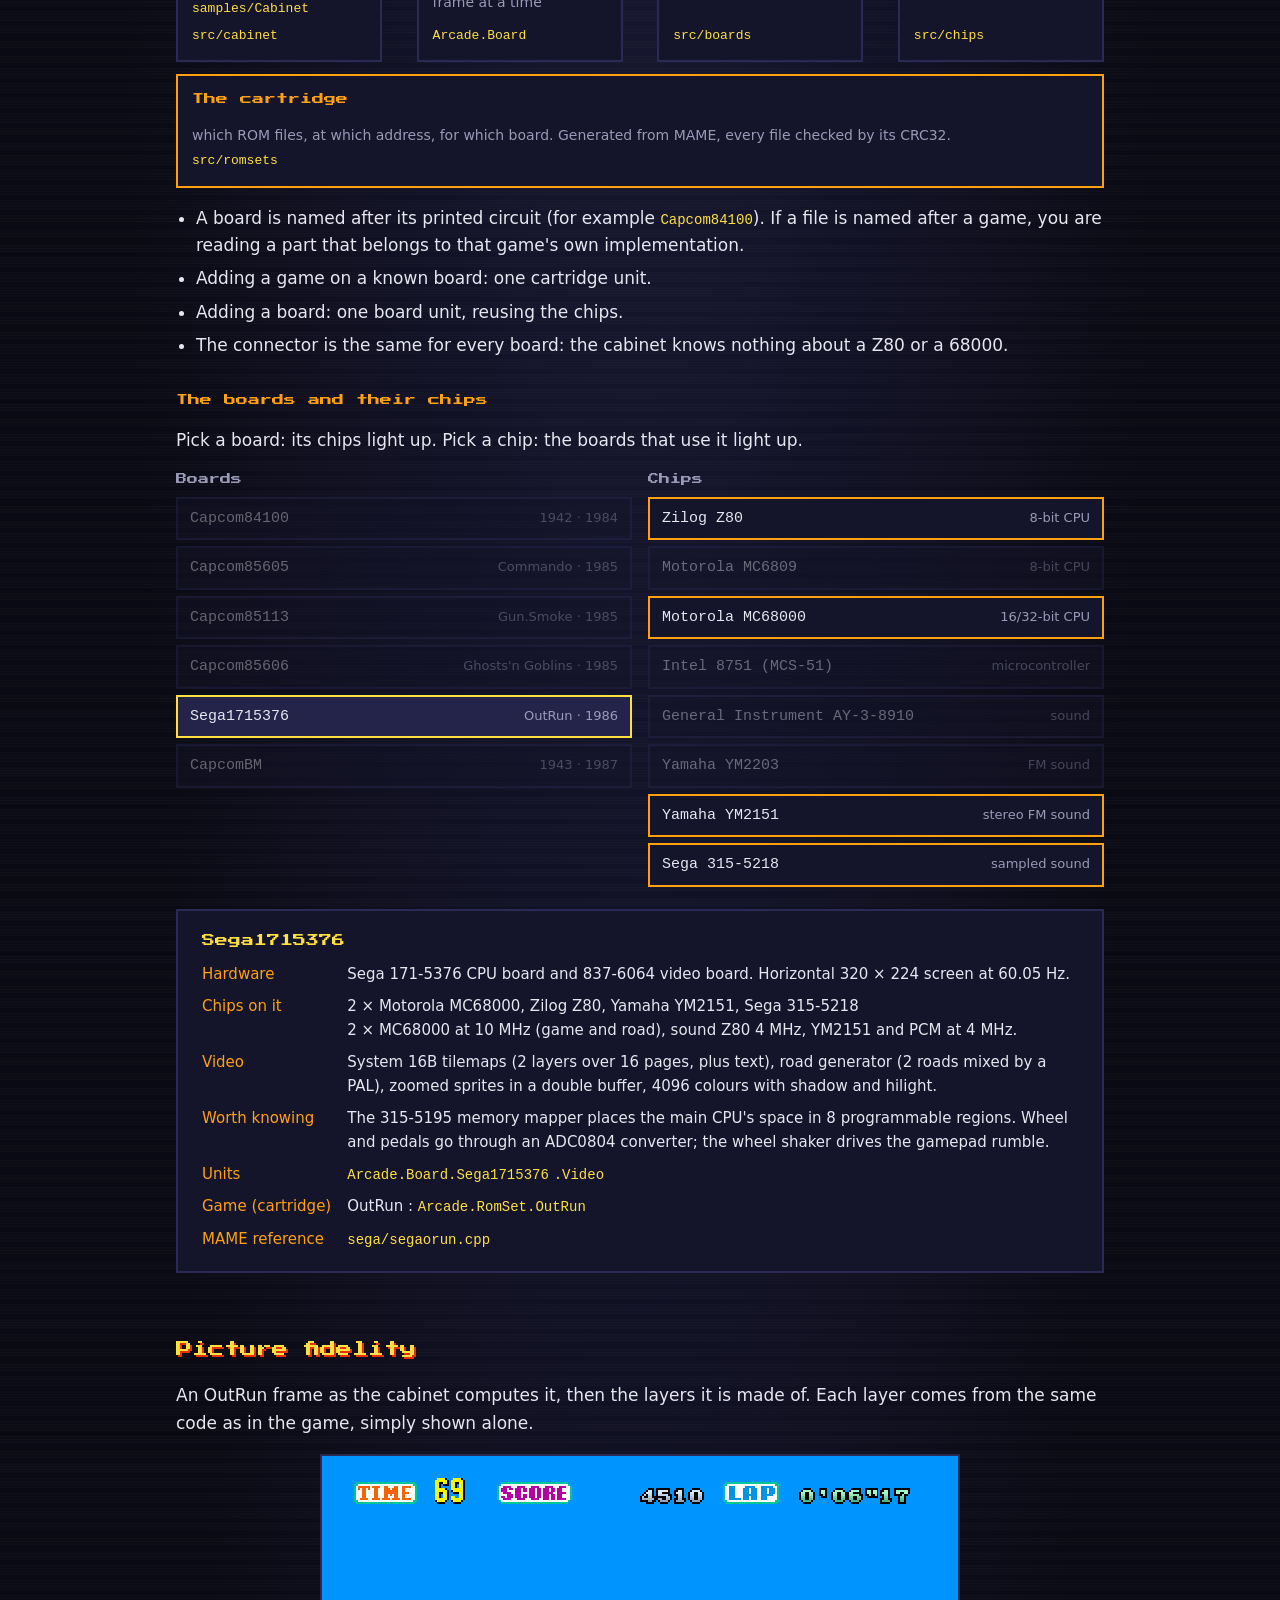
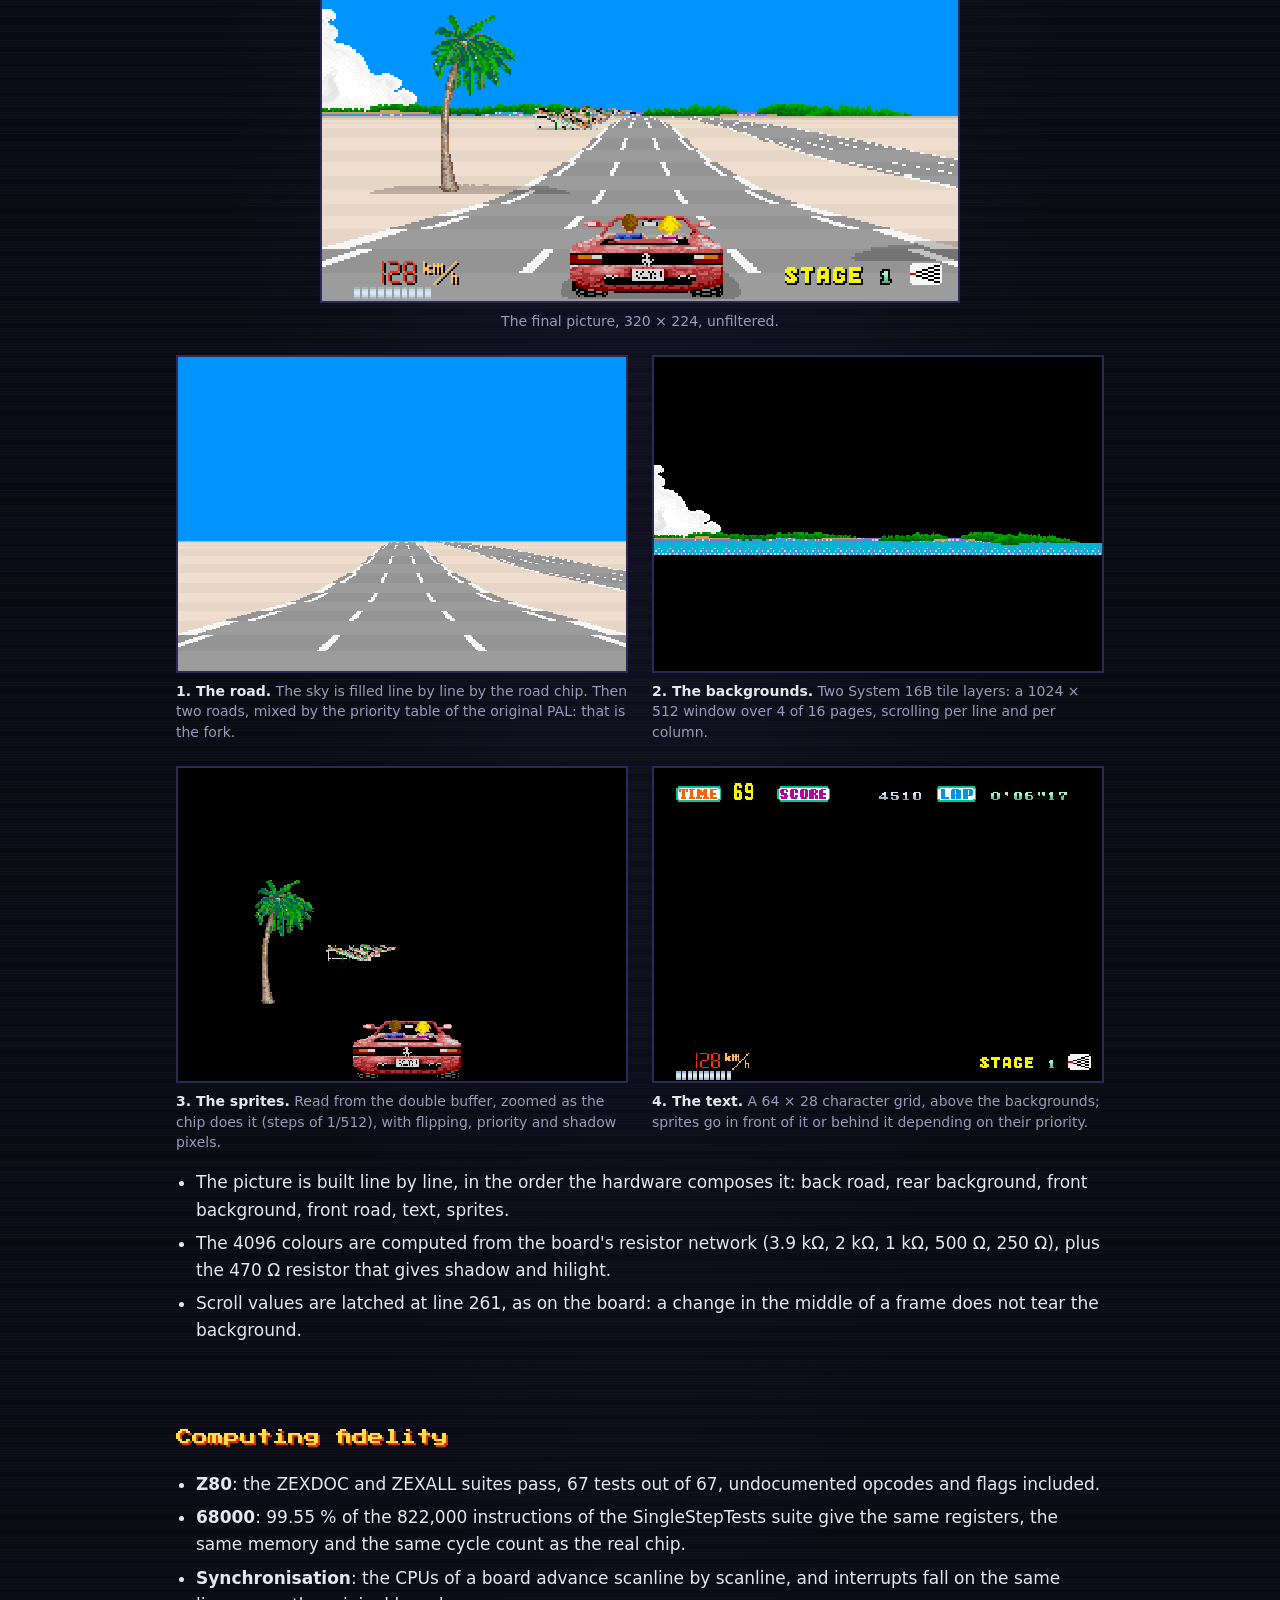
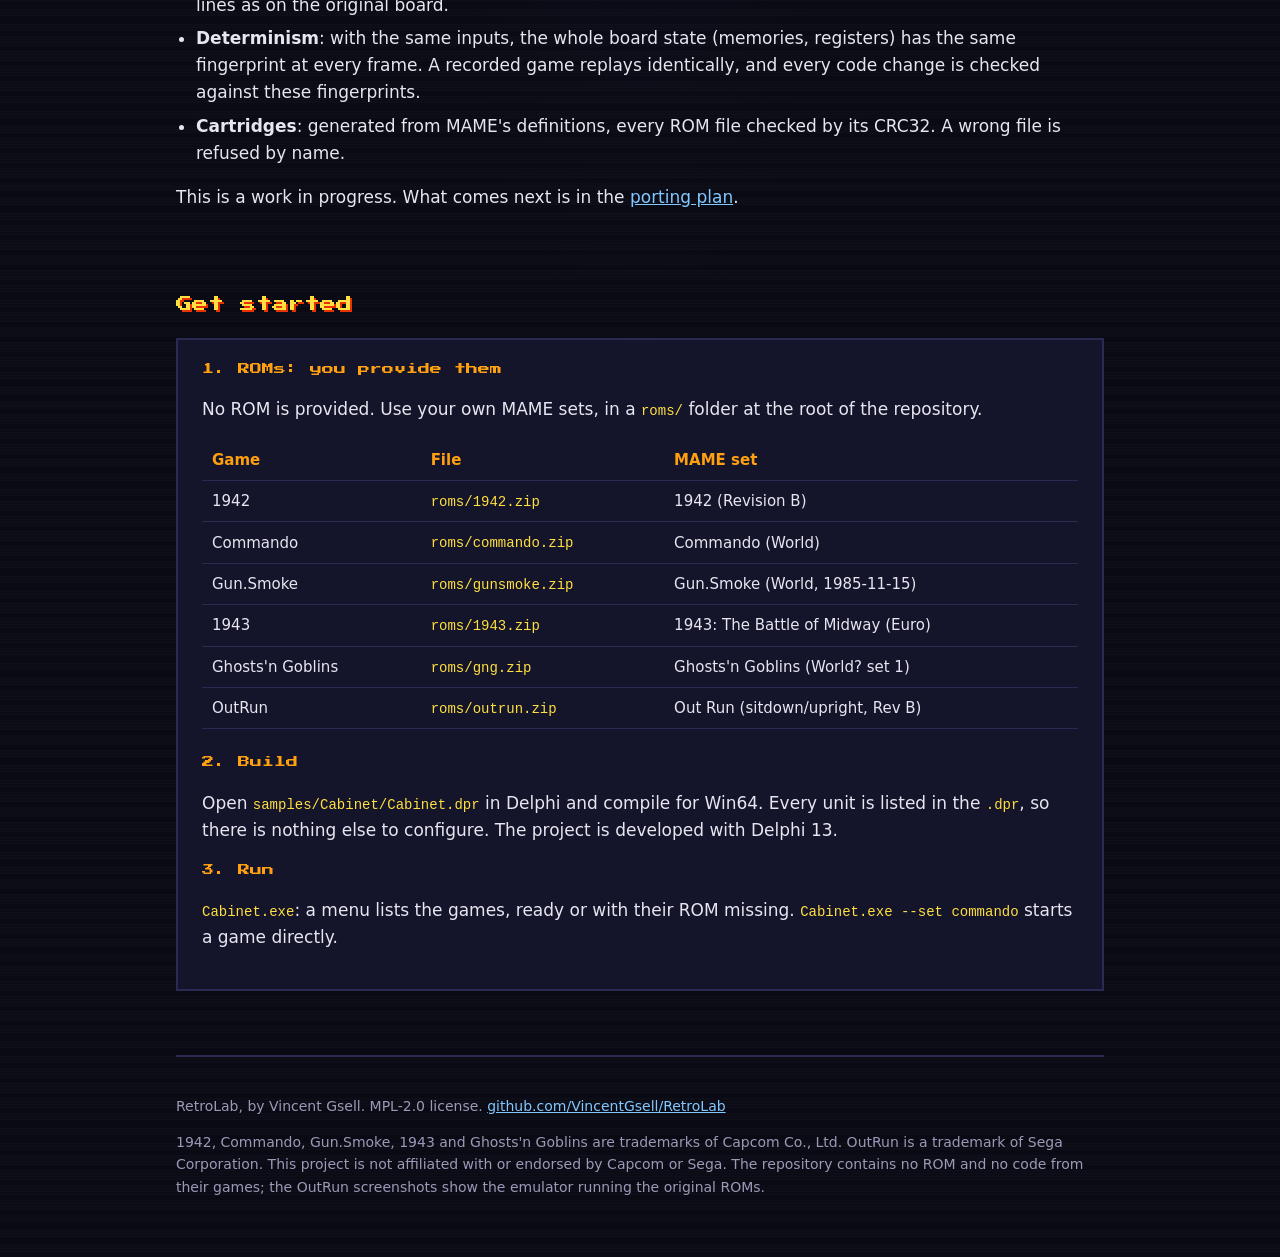
==== commit 19756167: "Publication du 2026-11-16 (source 70a1044)" ====
--- a/docs/en.html
+++ b/docs/en.html
@@ -57,7 +57,7 @@
       </div>
       <div class="box cart"><h3>The cartridge</h3><p>which ROM files, at which address, for which board. Generated from MAME, every file checked by its CRC32.</p><code>src/romsets</code></div>
       <ul>
-        <li>A board is named after its printed circuit (<code>Capcom84100</code>), never after a game.</li>
+        <li>A board is named after its printed circuit (for example <code>Capcom84100</code>). If a file is named after a game, you are reading a part that belongs to that game's own implementation.</li>
         <li>Adding a game on a known board: one cartridge unit.</li>
         <li>Adding a board: one board unit, reusing the chips.</li>
         <li>The connector is the same for every board: the cabinet knows nothing about a Z80 or a 68000.</li>
@@ -121,7 +121,7 @@
           </table>
         </div>
         <h3 style="margin-top:24px">2. Build</h3>
-        <p>Open <code>samples/Cabinet/Cabinet.dpr</code> in Delphi and compile for Win64. Every unit is listed in the <code>.dpr</code>: nothing to configure. Developed with Delphi 13.</p>
+        <p>Open <code>samples/Cabinet/Cabinet.dpr</code> in Delphi and compile for Win64. Every unit is listed in the <code>.dpr</code>, so there is nothing else to configure. The project is developed with Delphi 13.</p>
         <h3>3. Run</h3>
         <p><code>Cabinet.exe</code>: a menu lists the games, ready or with their ROM missing. <code>Cabinet.exe --set commando</code> starts a game directly.</p>
       </div>
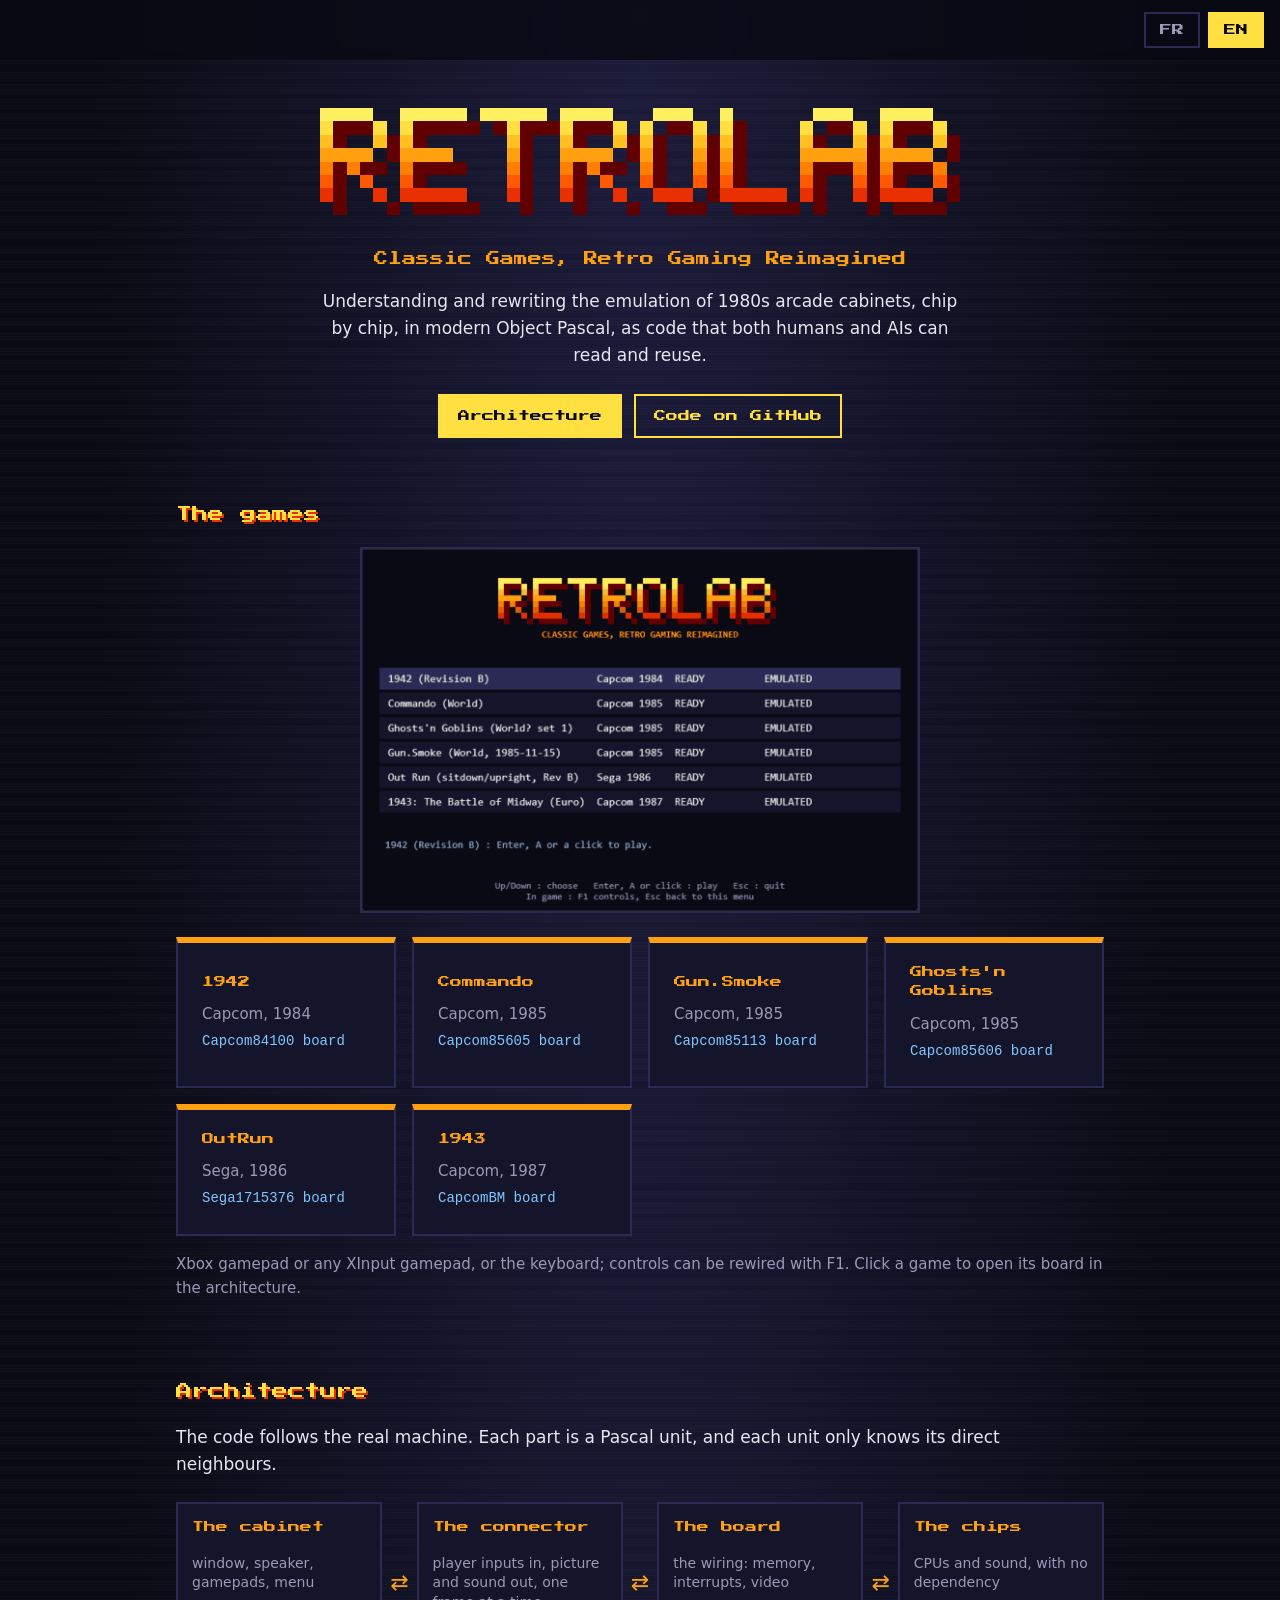
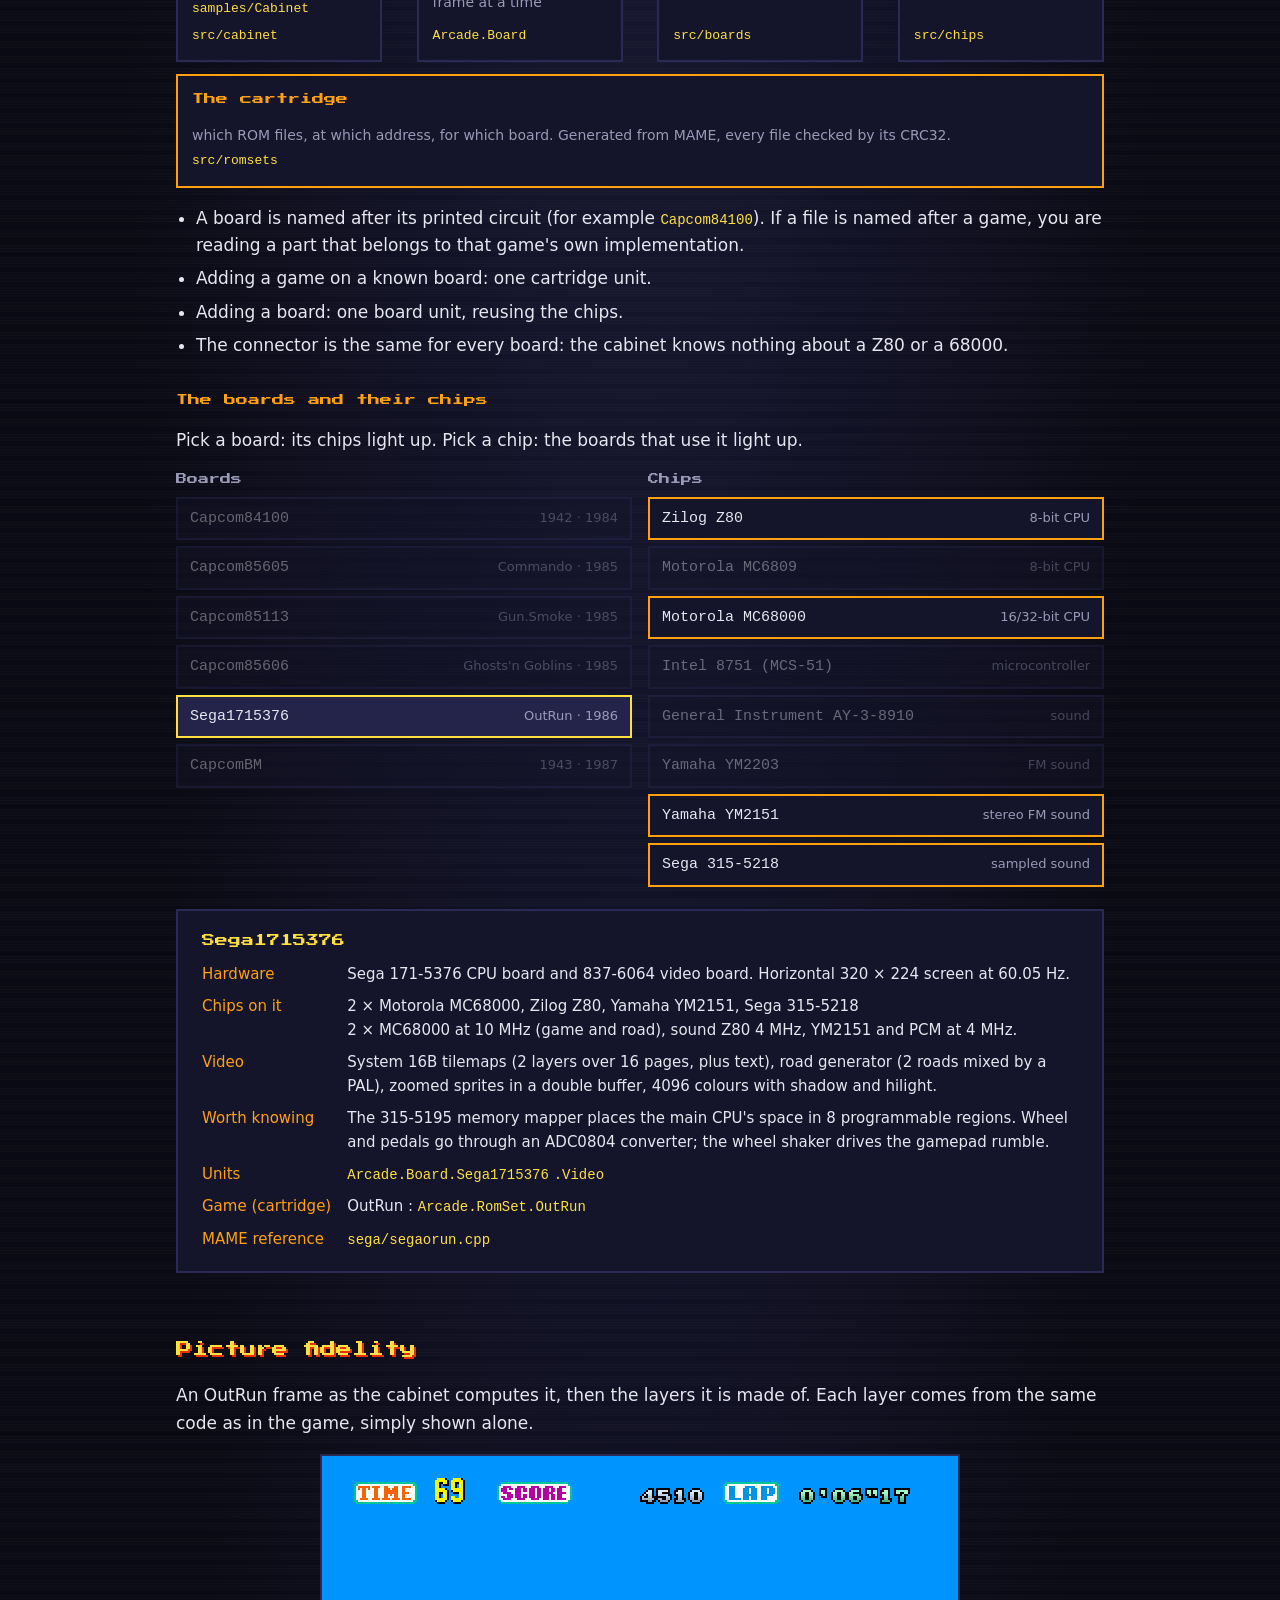
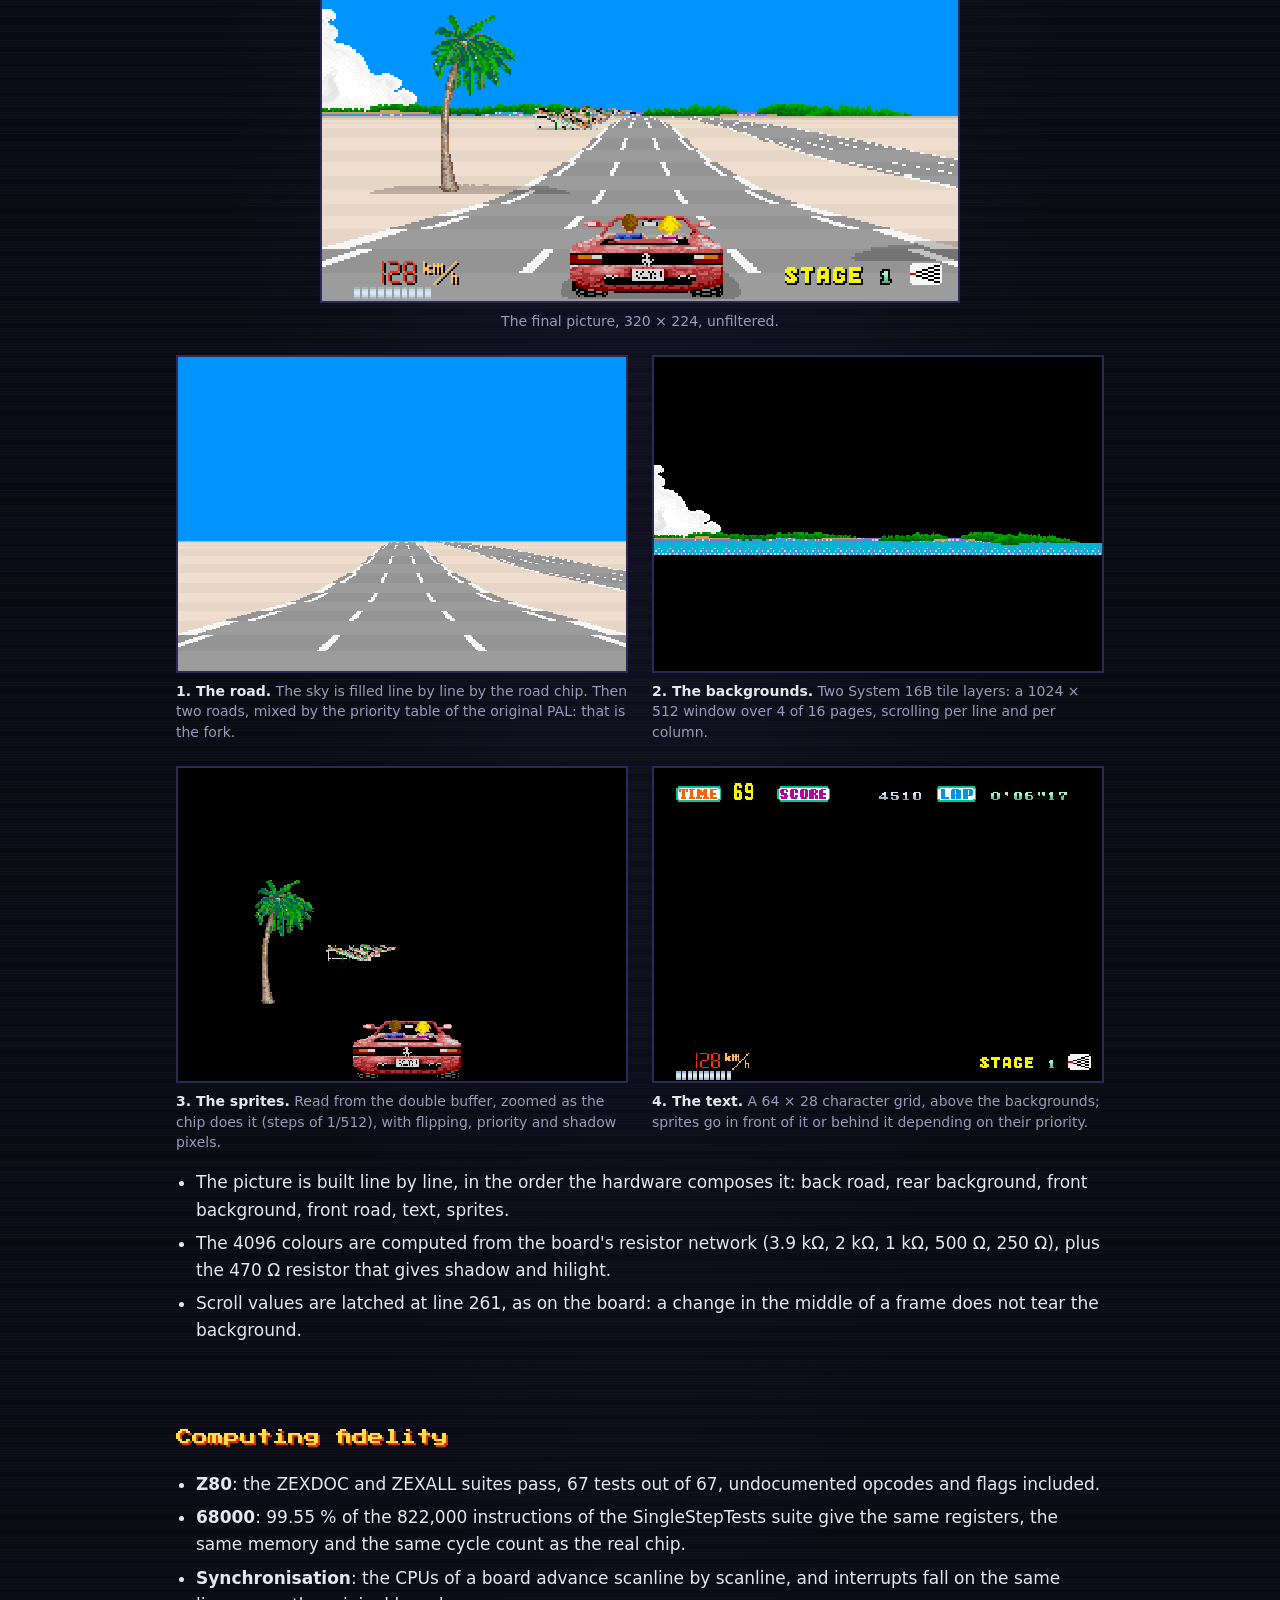
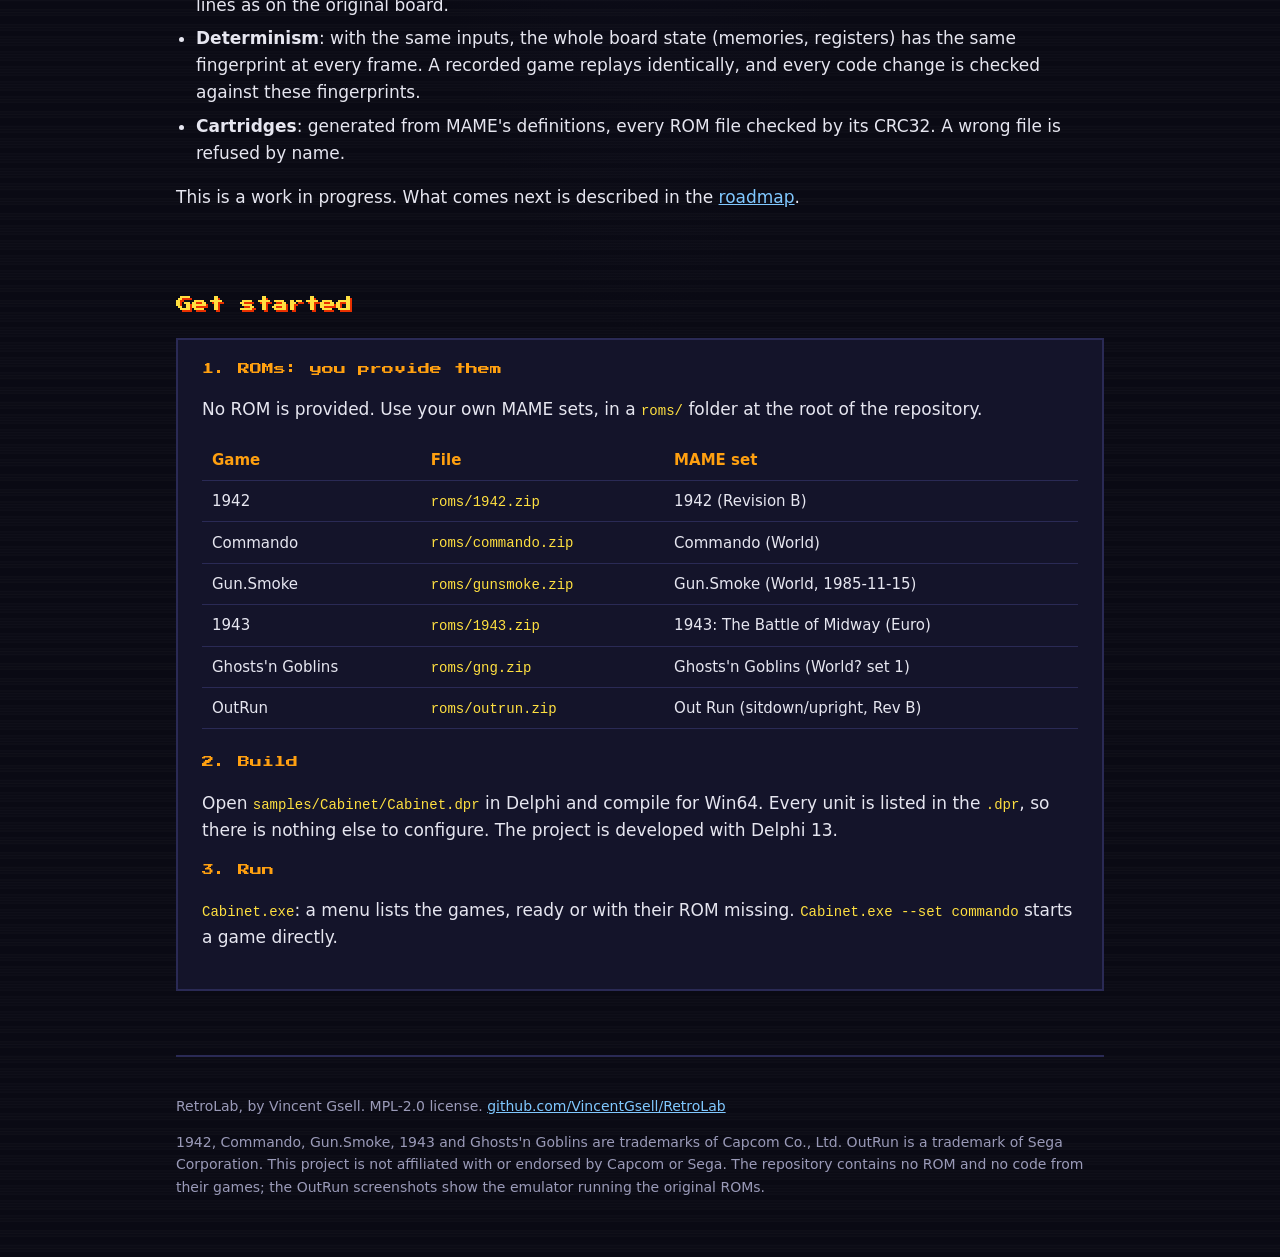
==== commit b5d5841e: "Publication du 2026-11-16 (source 35895f8)" ====
--- a/docs/en.html
+++ b/docs/en.html
@@ -101,7 +101,7 @@
         <li><b>Determinism</b>: with the same inputs, the whole board state (memories, registers) has the same fingerprint at every frame. A recorded game replays identically, and every code change is checked against these fingerprints.</li>
         <li><b>Cartridges</b>: generated from MAME's definitions, every ROM file checked by its CRC32. A wrong file is refused by name.</li>
       </ul>
-      <p>This is a work in progress. What comes next is in the <a href="https://github.com/VincentGsell/RetroLab/blob/main/PORTING_PLAN.en.md">porting plan</a>.</p>
+      <p>This is a work in progress. What comes next is described in the <a href="https://github.com/VincentGsell/RetroLab/blob/main/PORTING_PLAN.en.md">roadmap</a>.</p>
     </section>
 
     <section>
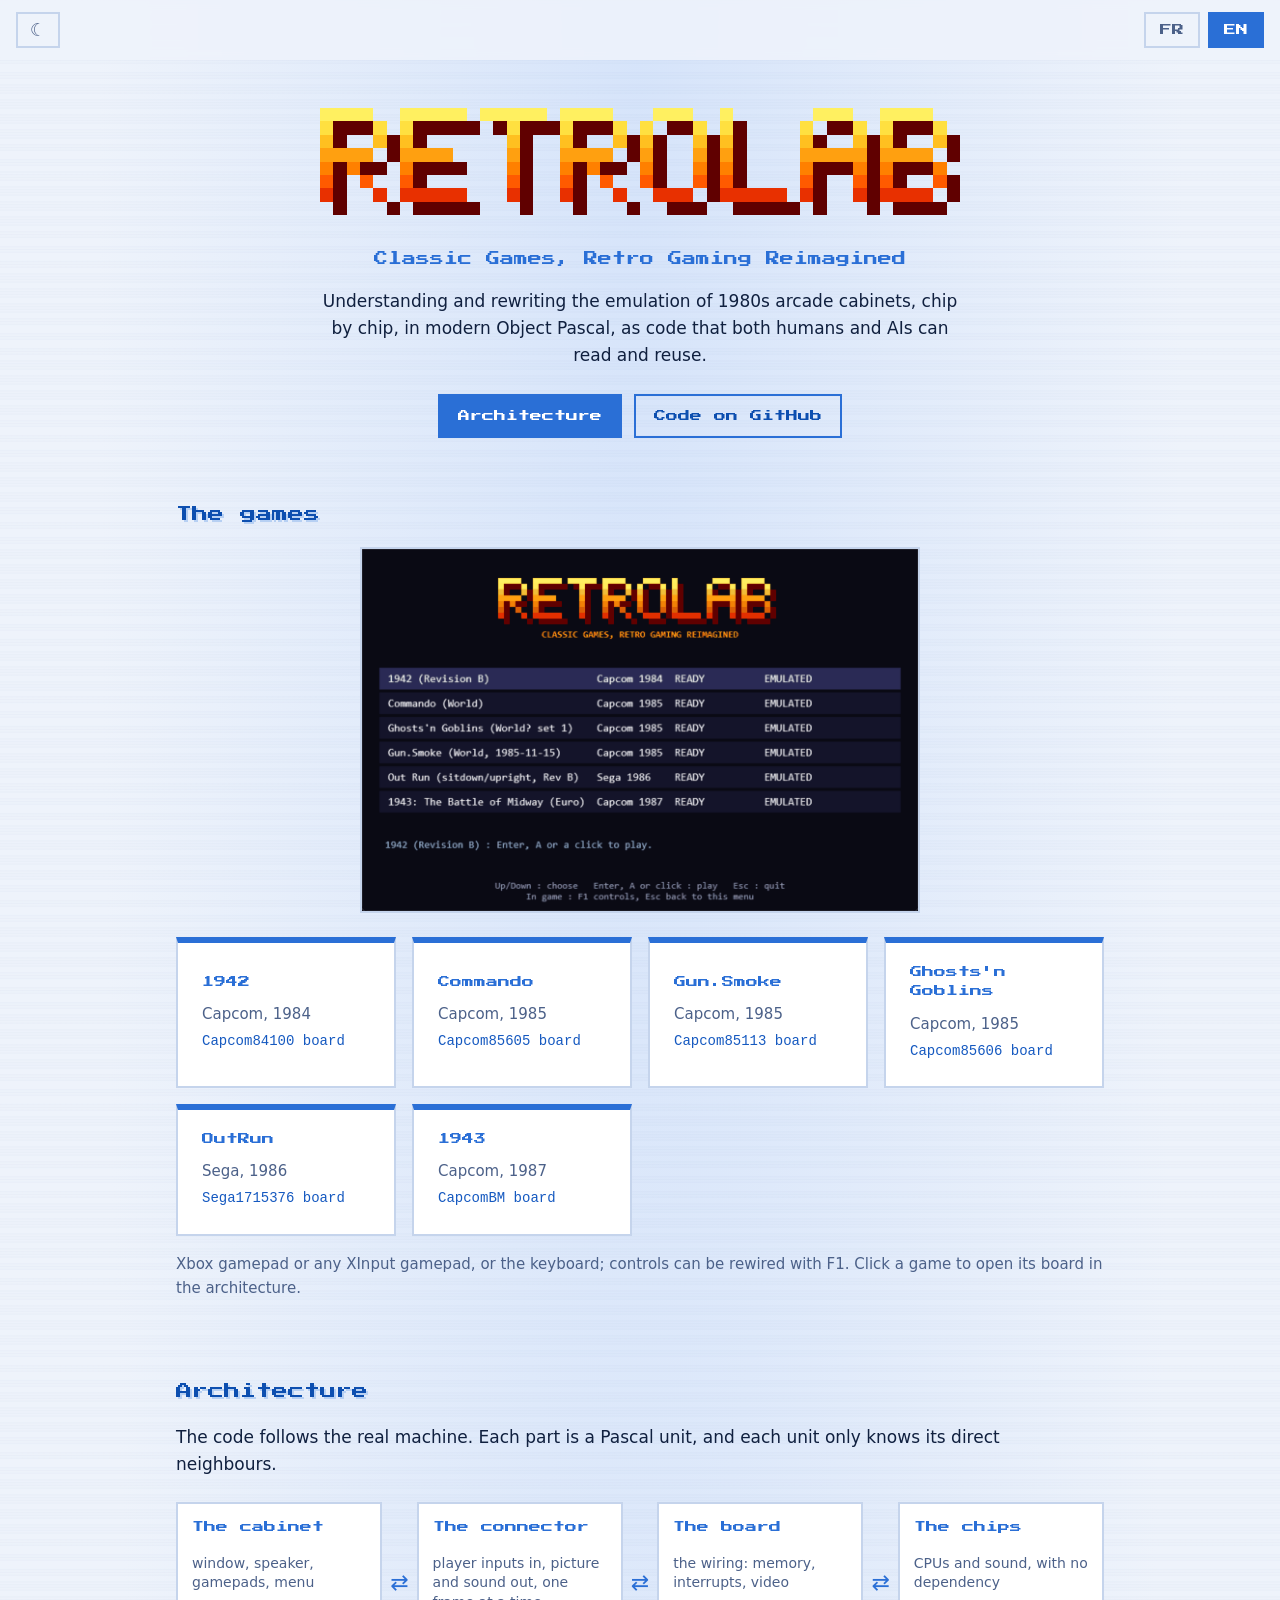
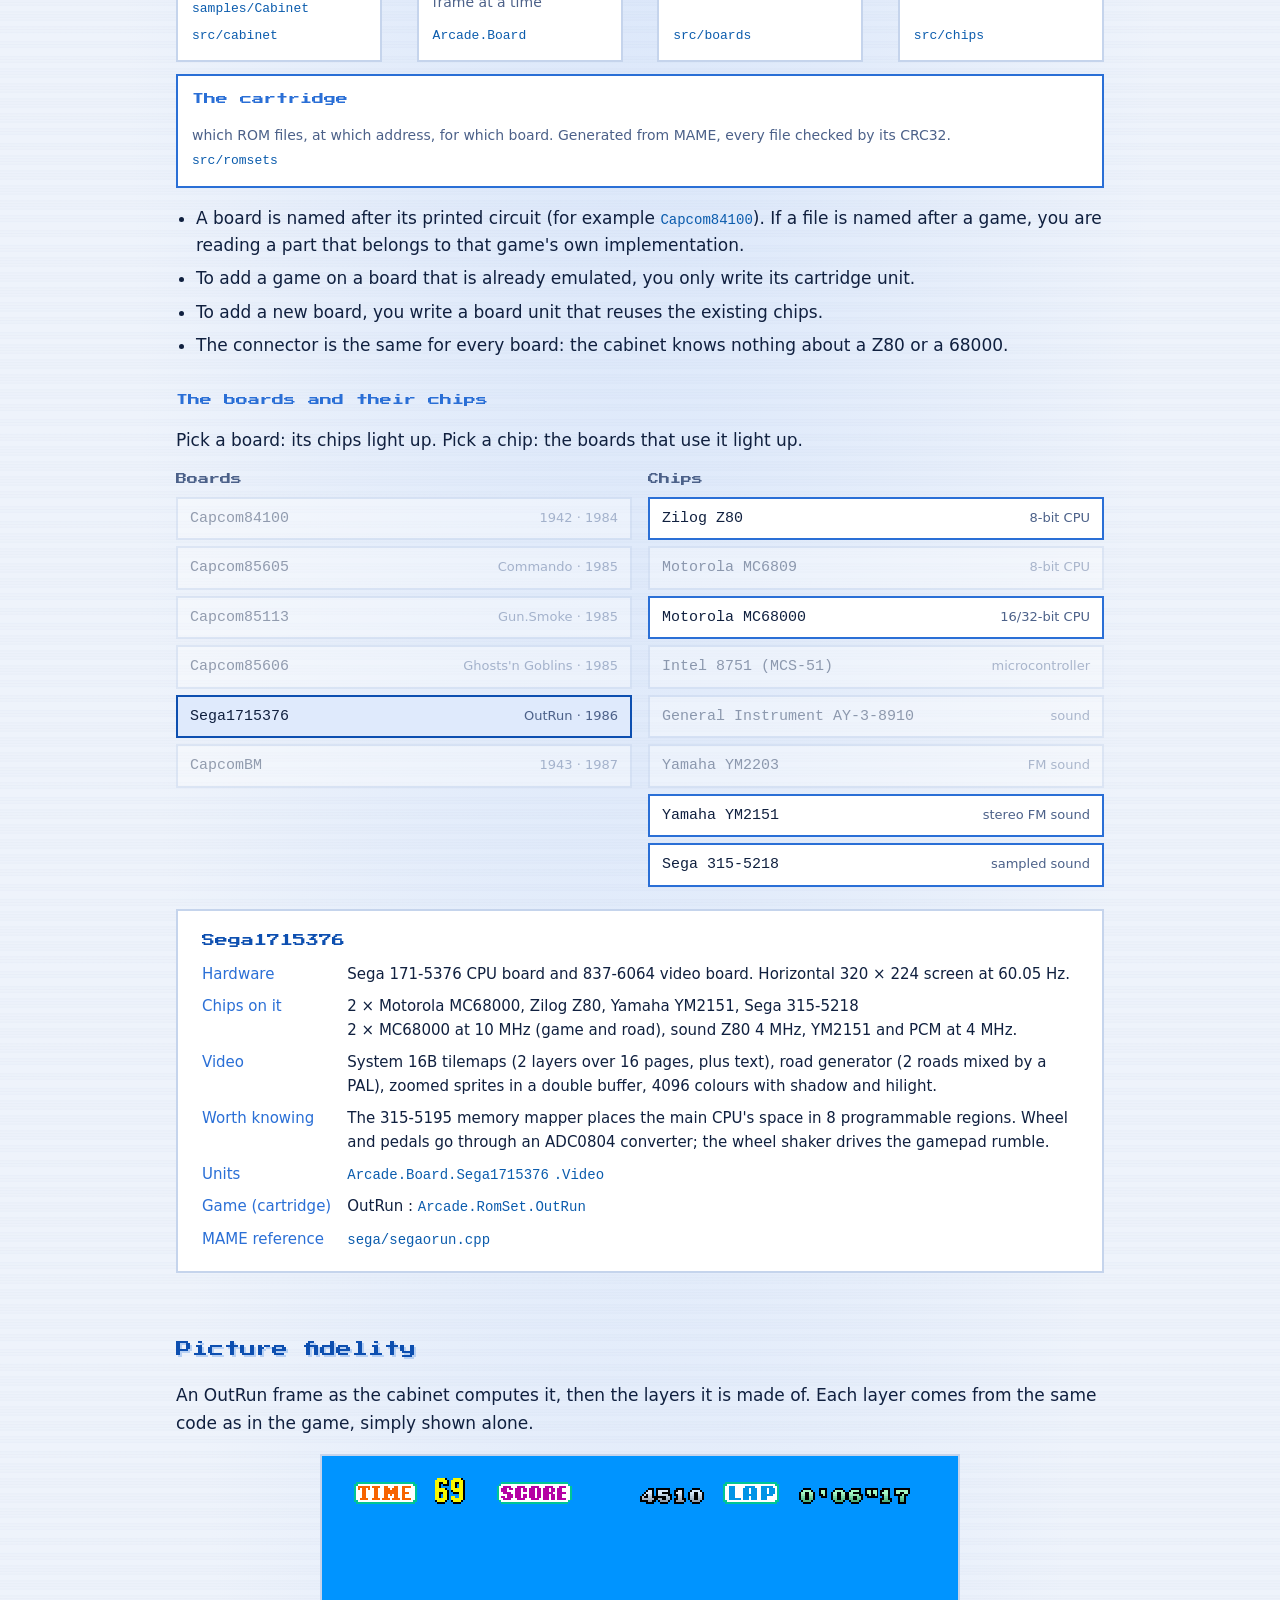
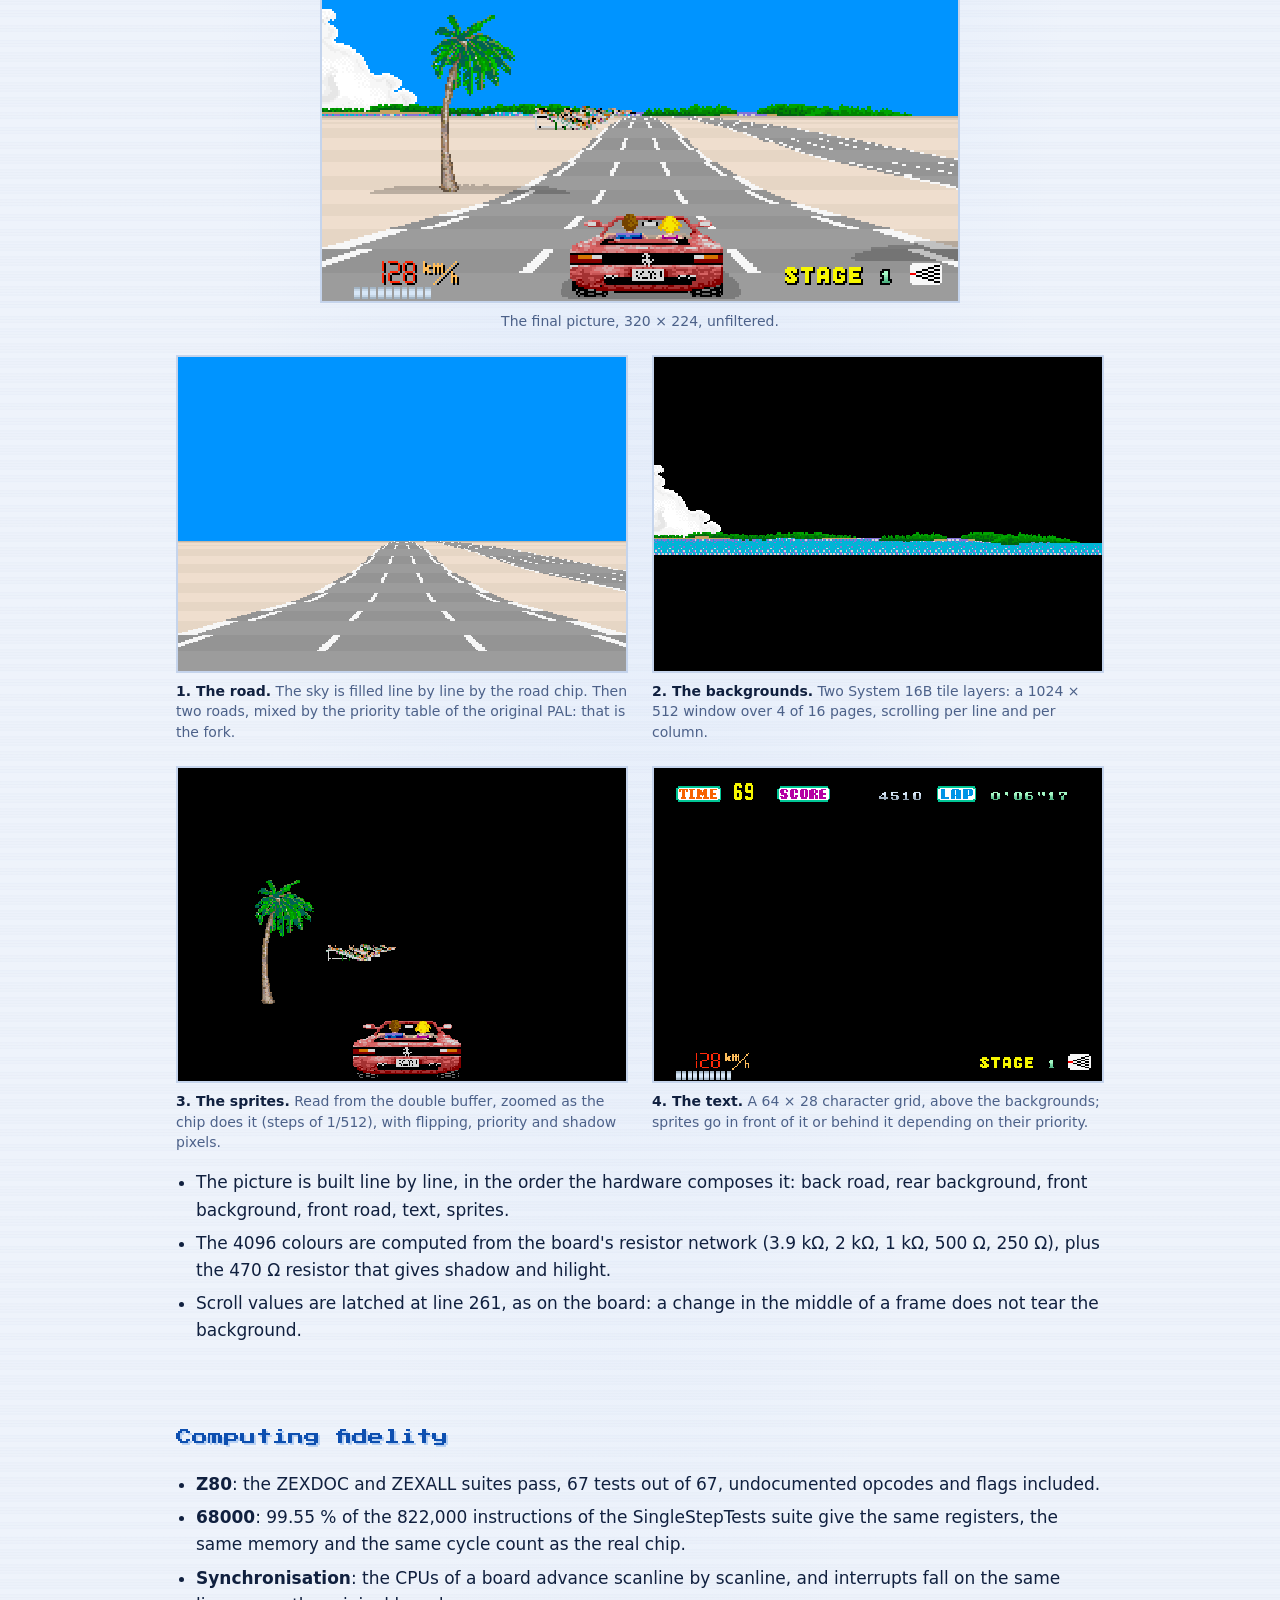
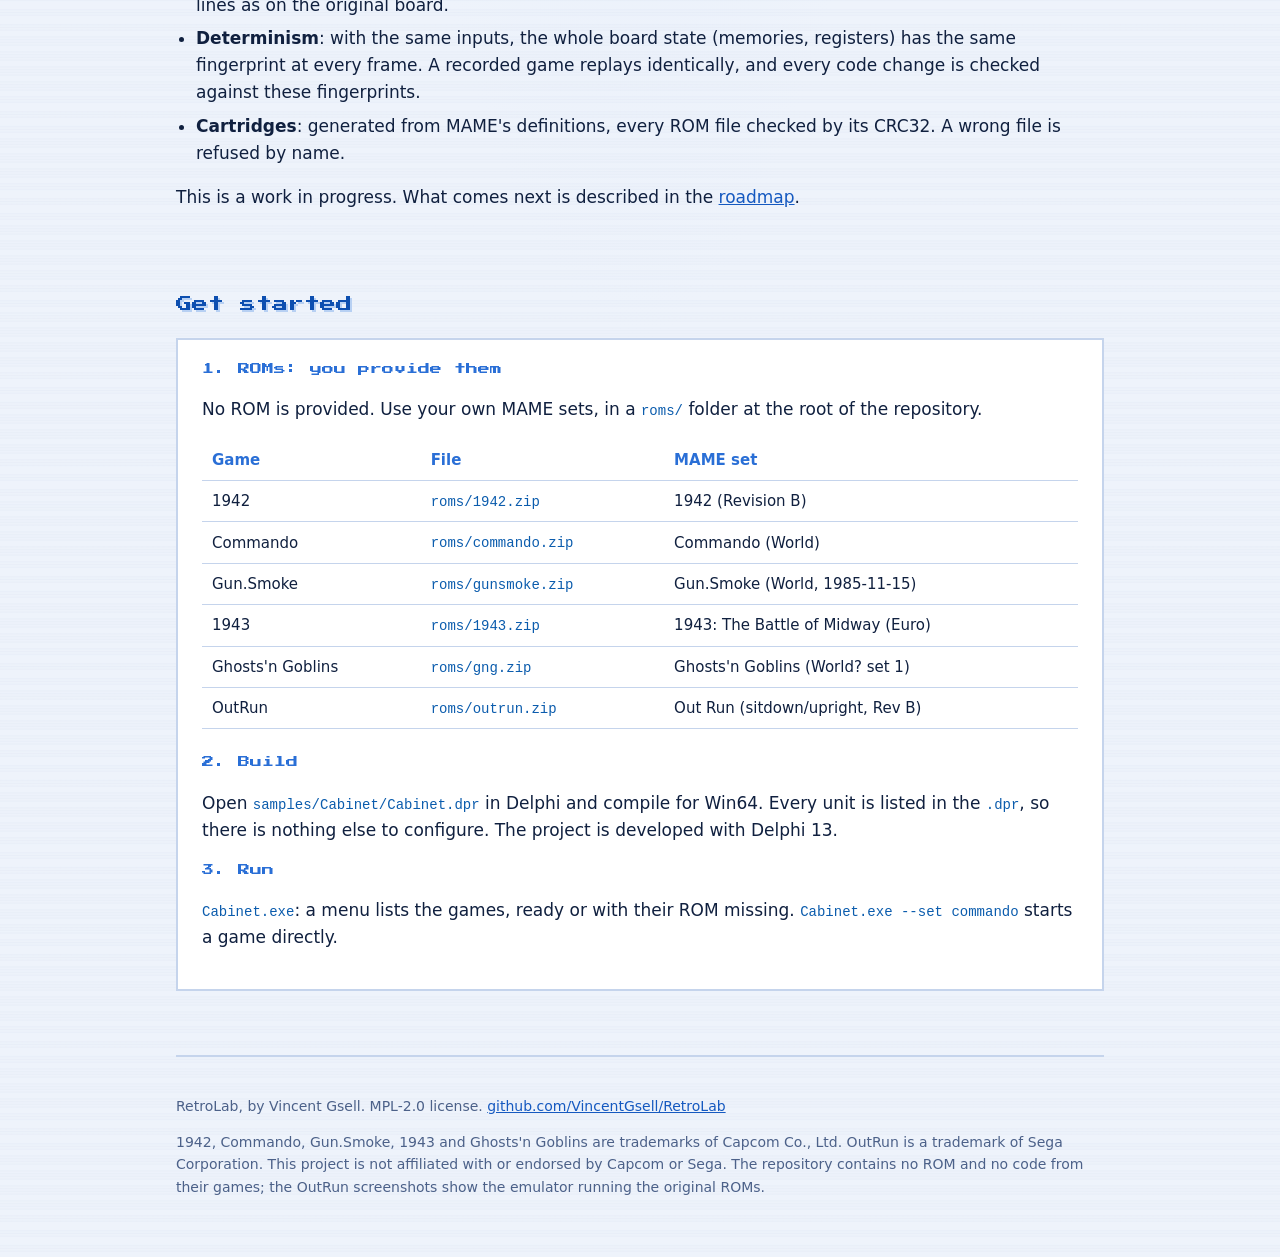
==== commit 6f99a818: "Publication du 2026-11-16 (source 13c8d93)" ====
--- a/docs/en.html
+++ b/docs/en.html
@@ -10,10 +10,12 @@
   <link rel="preconnect" href="https://fonts.googleapis.com">
   <link rel="preconnect" href="https://fonts.gstatic.com" crossorigin>
   <link href="https://fonts.googleapis.com/css2?family=Press+Start+2P&display=swap" rel="stylesheet">
+  <script>try { var t = localStorage.getItem('retrolab-theme'); if (t) document.documentElement.setAttribute('data-theme', t); } catch (e) {}</script>
   <link rel="stylesheet" href="style.css">
 </head>
 <body>
   <nav class="lang" aria-label="Language">
+    <button type="button" class="theme" data-to-light="Switch to the light theme" data-to-dark="Switch to the dark theme"></button>
     <a href="index.html" hreflang="fr" lang="fr">FR</a>
     <span aria-current="page">EN</span>
   </nav>
@@ -58,8 +60,8 @@
       <div class="box cart"><h3>The cartridge</h3><p>which ROM files, at which address, for which board. Generated from MAME, every file checked by its CRC32.</p><code>src/romsets</code></div>
       <ul>
         <li>A board is named after its printed circuit (for example <code>Capcom84100</code>). If a file is named after a game, you are reading a part that belongs to that game's own implementation.</li>
-        <li>Adding a game on a known board: one cartridge unit.</li>
-        <li>Adding a board: one board unit, reusing the chips.</li>
+        <li>To add a game on a board that is already emulated, you only write its cartridge unit.</li>
+        <li>To add a new board, you write a board unit that reuses the existing chips.</li>
         <li>The connector is the same for every board: the cabinet knows nothing about a Z80 or a 68000.</li>
       </ul>
 
@@ -132,6 +134,7 @@
       <p>1942, Commando, Gun.Smoke, 1943 and Ghosts'n Goblins are trademarks of Capcom Co., Ltd. OutRun is a trademark of Sega Corporation. This project is not affiliated with or endorsed by Capcom or Sega. The repository contains no ROM and no code from their games; the OutRun screenshots show the emulator running the original ROMs.</p>
     </footer>
   </main>
+  <script src="theme.js"></script>
   <script src="arch.js"></script>
 </body>
 </html>
--- a/docs/style.css
+++ b/docs/style.css
@@ -1,15 +1,66 @@
+/* Themes : dark by default, light when the system asks for it or the visitor picks it (theme.js). */
 :root {
-  --bg: #0a0a14;
-  --panel: #14142a;
-  --panel-edge: #2a2a55;
-  --text: #e6e6f0;
-  --muted: #9a9ab8;
-  --yellow: #ffe040;
-  --orange: #ffa010;
-  --red: #e83000;
-  --cyan: #80c8ff;
+  --bg: #060a16;
+  --panel: #0e1630;
+  --panel-edge: #22325c;
+  --selected: #182651;
+  --text: #e3ebff;
+  --muted: #8ea2c9;
+  --accent: #5aa9ff;
+  --accent-strong: #8fd0ff;
+  --accent-shadow: #1e4fb0;
+  --on-accent: #06101f;
+  --link: #7cc4ff;
+  --code: #9fe0ff;
+  --pre-bg: #040812;
+  --nav-bg: rgba(6, 10, 22, 0.85);
+  --scan: rgba(255, 255, 255, 0.025);
+  --glow: #13224a;
   --pixel: "Press Start 2P", ui-monospace, monospace;
   --body: system-ui, -apple-system, "Segoe UI", Roboto, sans-serif;
+  color-scheme: dark;
+}
+
+@media (prefers-color-scheme: light) {
+  :root:not([data-theme="dark"]) {
+    --bg: #eef3fb;
+    --panel: #ffffff;
+    --panel-edge: #c5d4ec;
+    --selected: #dfeafc;
+    --text: #10203f;
+    --muted: #4c6189;
+    --accent: #2a6fd6;
+    --accent-strong: #0d4fb0;
+    --accent-shadow: #b7d0f3;
+    --on-accent: #ffffff;
+    --link: #1559c0;
+    --code: #0b5cad;
+    --pre-bg: #f5f8fe;
+    --nav-bg: rgba(238, 243, 251, 0.88);
+    --scan: rgba(0, 40, 120, 0.025);
+    --glow: #d6e4fa;
+    color-scheme: light;
+  }
+}
+
+:root[data-theme="light"] {
+  --bg: #eef3fb;
+  --panel: #ffffff;
+  --panel-edge: #c5d4ec;
+  --selected: #dfeafc;
+  --text: #10203f;
+  --muted: #4c6189;
+  --accent: #2a6fd6;
+  --accent-strong: #0d4fb0;
+  --accent-shadow: #b7d0f3;
+  --on-accent: #ffffff;
+  --link: #1559c0;
+  --code: #0b5cad;
+  --pre-bg: #f5f8fe;
+  --nav-bg: rgba(238, 243, 251, 0.88);
+  --scan: rgba(0, 40, 120, 0.025);
+  --glow: #d6e4fa;
+  color-scheme: light;
 }
 
 * { box-sizing: border-box; }
@@ -20,24 +71,24 @@
   margin: 0;
   color: var(--text);
   background:
-    repeating-linear-gradient(to bottom, rgba(255, 255, 255, 0.025) 0 1px, transparent 1px 3px),
-    radial-gradient(ellipse at top, #1b1b3a 0%, var(--bg) 60%);
+    repeating-linear-gradient(to bottom, var(--scan) 0 1px, transparent 1px 3px),
+    radial-gradient(ellipse at top, var(--glow) 0%, var(--bg) 60%);
   background-color: var(--bg);
   font: 17px/1.6 var(--body);
   min-height: 100vh;
 }
 
-a { color: var(--cyan); }
-a:hover { color: var(--yellow); }
+a { color: var(--link); }
+a:hover { color: var(--accent-strong); }
 
 .wrap { max-width: 960px; margin: 0 auto; padding: 0 16px; }
 
 /* language switch */
 .lang {
   position: sticky; top: 0; z-index: 10;
-  display: flex; justify-content: flex-end; gap: 8px;
+  display: flex; justify-content: flex-end; align-items: center; gap: 8px;
   padding: 12px 16px;
-  background: rgba(10, 10, 20, 0.85);
+  background: var(--nav-bg);
   backdrop-filter: blur(4px);
 }
 .lang a, .lang span {
@@ -47,8 +98,18 @@
   text-decoration: none;
   color: var(--muted);
 }
-.lang span { color: var(--bg); background: var(--yellow); border-color: var(--yellow); }
-.lang a:hover { border-color: var(--yellow); color: var(--yellow); }
+.lang span { color: var(--on-accent); background: var(--accent); border-color: var(--accent); }
+.lang a:hover { border-color: var(--accent); color: var(--accent-strong); }
+.theme {
+  margin-right: auto;
+  font: 18px/1 var(--body);
+  padding: 7px 12px;
+  background: transparent;
+  color: var(--muted);
+  border: 2px solid var(--panel-edge);
+  cursor: pointer;
+}
+.theme:hover { border-color: var(--accent); color: var(--accent-strong); }
 
 /* hero */
 .hero { text-align: center; padding: 48px 0 32px; }
@@ -58,7 +119,7 @@
 }
 .tagline {
   font: 14px/1.8 var(--pixel);
-  color: var(--orange);
+  color: var(--accent);
   margin: 24px 0 8px;
 }
 .pitch { max-width: 640px; margin: 16px auto; color: var(--text); }
@@ -68,21 +129,21 @@
   font: 12px/1 var(--pixel);
   padding: 14px 18px;
   text-decoration: none;
-  border: 2px solid var(--yellow);
-  color: var(--yellow);
-}
-.btn.primary { background: var(--yellow); color: var(--bg); }
-.btn:hover { background: var(--orange); border-color: var(--orange); color: var(--bg); }
+  border: 2px solid var(--accent);
+  color: var(--accent-strong);
+}
+.btn.primary { background: var(--accent); color: var(--on-accent); }
+.btn:hover { background: var(--accent-strong); border-color: var(--accent-strong); color: var(--on-accent); }
 
 /* sections */
 section { padding: 32px 0; }
 h2 {
   font: 16px/1.6 var(--pixel);
-  color: var(--yellow);
+  color: var(--accent-strong);
   margin: 0 0 20px;
-  text-shadow: 2px 2px 0 var(--red);
-}
-h3 { font: 12px/1.6 var(--pixel); color: var(--orange); margin: 0 0 10px; }
+  text-shadow: 2px 2px 0 var(--accent-shadow);
+}
+h3 { font: 12px/1.6 var(--pixel); color: var(--accent); margin: 0 0 10px; }
 ul { padding-left: 20px; }
 li { margin: 6px 0; }
 
@@ -96,12 +157,12 @@
 .shot { display: block; width: 100%; max-width: 560px; margin: 0 auto 24px; border: 2px solid var(--panel-edge); }
 .games { display: grid; grid-template-columns: repeat(auto-fit, minmax(200px, 1fr)); gap: 16px; }
 .game {
-  border-top: 6px solid var(--orange);
+  border-top: 6px solid var(--accent);
   font: inherit; color: inherit; text-align: left; cursor: pointer;
 }
-.game:hover, .game:focus-visible { border-color: var(--yellow); outline: none; }
+.game:hover, .game:focus-visible { border-color: var(--accent-strong); outline: none; }
 .game p { margin: 4px 0; color: var(--muted); font-size: 15px; }
-.game .board { color: var(--cyan); font-family: ui-monospace, Consolas, monospace; font-size: 14px; }
+.game .board { color: var(--link); font-family: ui-monospace, Consolas, monospace; font-size: 14px; }
 .note { color: var(--muted); font-size: 15px; margin-top: 16px; }
 
 /* architecture */
@@ -112,8 +173,8 @@
 }
 .box p { margin: 0; color: var(--muted); font-size: 14px; line-height: 1.4; flex: 1; }
 .box code { font-size: 13px; }
-.box.cart { border-color: var(--orange); margin-bottom: 16px; }
-.arrow { align-self: center; color: var(--orange); font-size: 22px; }
+.box.cart { border-color: var(--accent); margin-bottom: 16px; }
+.arrow { align-self: center; color: var(--accent); font-size: 22px; }
 @media (max-width: 720px) {
   .flow { flex-direction: column; }
   .arrow { transform: rotate(90deg); }
@@ -132,13 +193,13 @@
 }
 .item .name { font-family: ui-monospace, Consolas, monospace; }
 .item .sub { color: var(--muted); font-size: 13px; }
-.item:hover { border-color: var(--yellow); }
-.item.on { border-color: var(--yellow); background: #24244a; }
-.item.linked { border-color: var(--orange); }
+.item:hover { border-color: var(--accent-strong); }
+.item.on { border-color: var(--accent-strong); background: var(--selected); }
+.item.linked { border-color: var(--accent); }
 .item.dim { opacity: 0.4; }
-.detail h3 { font-size: 13px; color: var(--yellow); }
+.detail h3 { font-size: 13px; color: var(--accent-strong); }
 .detail dl { display: grid; grid-template-columns: max-content 1fr; gap: 8px 16px; margin: 0; font-size: 15px; }
-.detail dt { color: var(--orange); }
+.detail dt { color: var(--accent); }
 .detail dd { margin: 0; }
 @media (max-width: 640px) {
   .explorer { grid-template-columns: 1fr; }
@@ -157,12 +218,12 @@
 
 table { border-collapse: collapse; width: 100%; font-size: 15px; }
 th, td { text-align: left; padding: 8px 10px; border-bottom: 1px solid var(--panel-edge); }
-th { color: var(--orange); font-weight: 600; }
+th { color: var(--accent); font-weight: 600; }
 .scroll { overflow-x: auto; }
 
 code, pre { font-family: ui-monospace, Consolas, monospace; font-size: 14px; }
-code { color: var(--yellow); }
-pre { background: #05050c; border: 2px solid var(--panel-edge); padding: 16px; overflow-x: auto; line-height: 1.5; }
+code { color: var(--code); }
+pre { background: var(--pre-bg); border: 2px solid var(--panel-edge); padding: 16px; overflow-x: auto; line-height: 1.5; }
 
 ol { padding-left: 22px; }
 
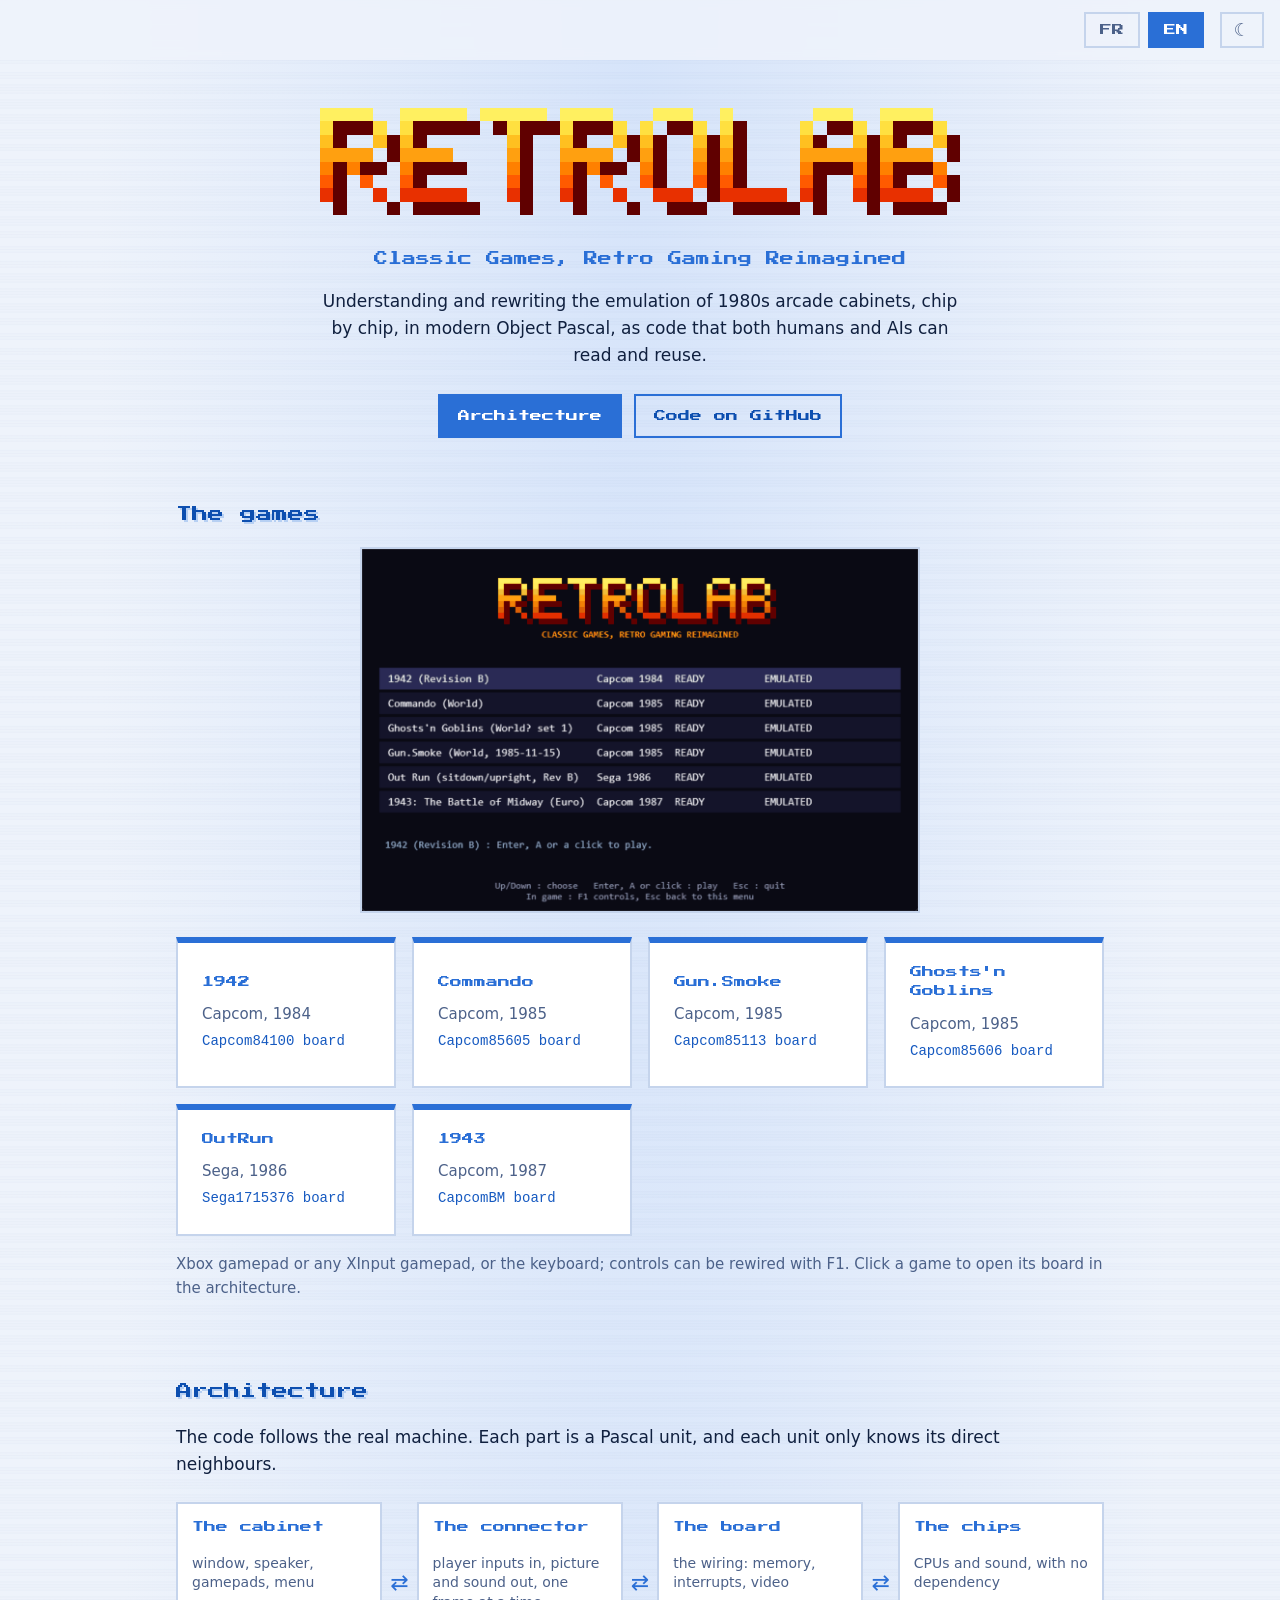
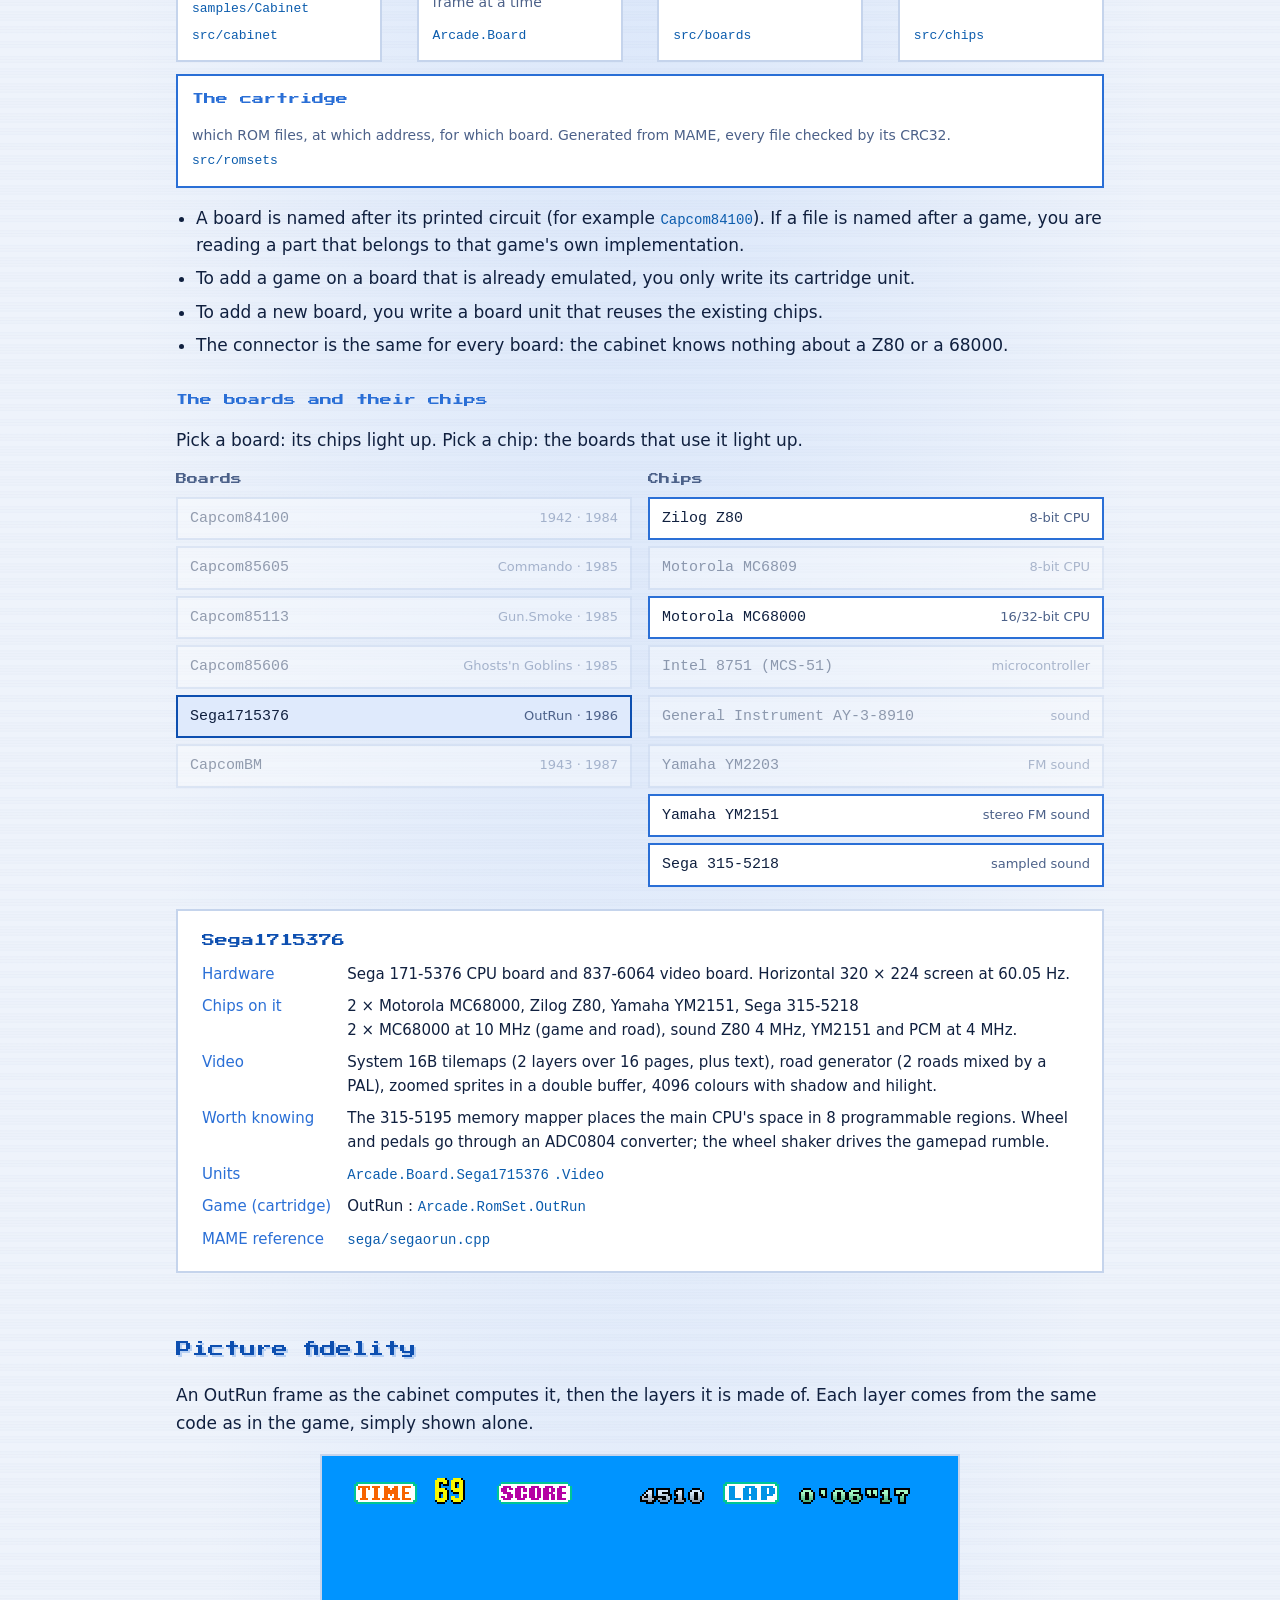
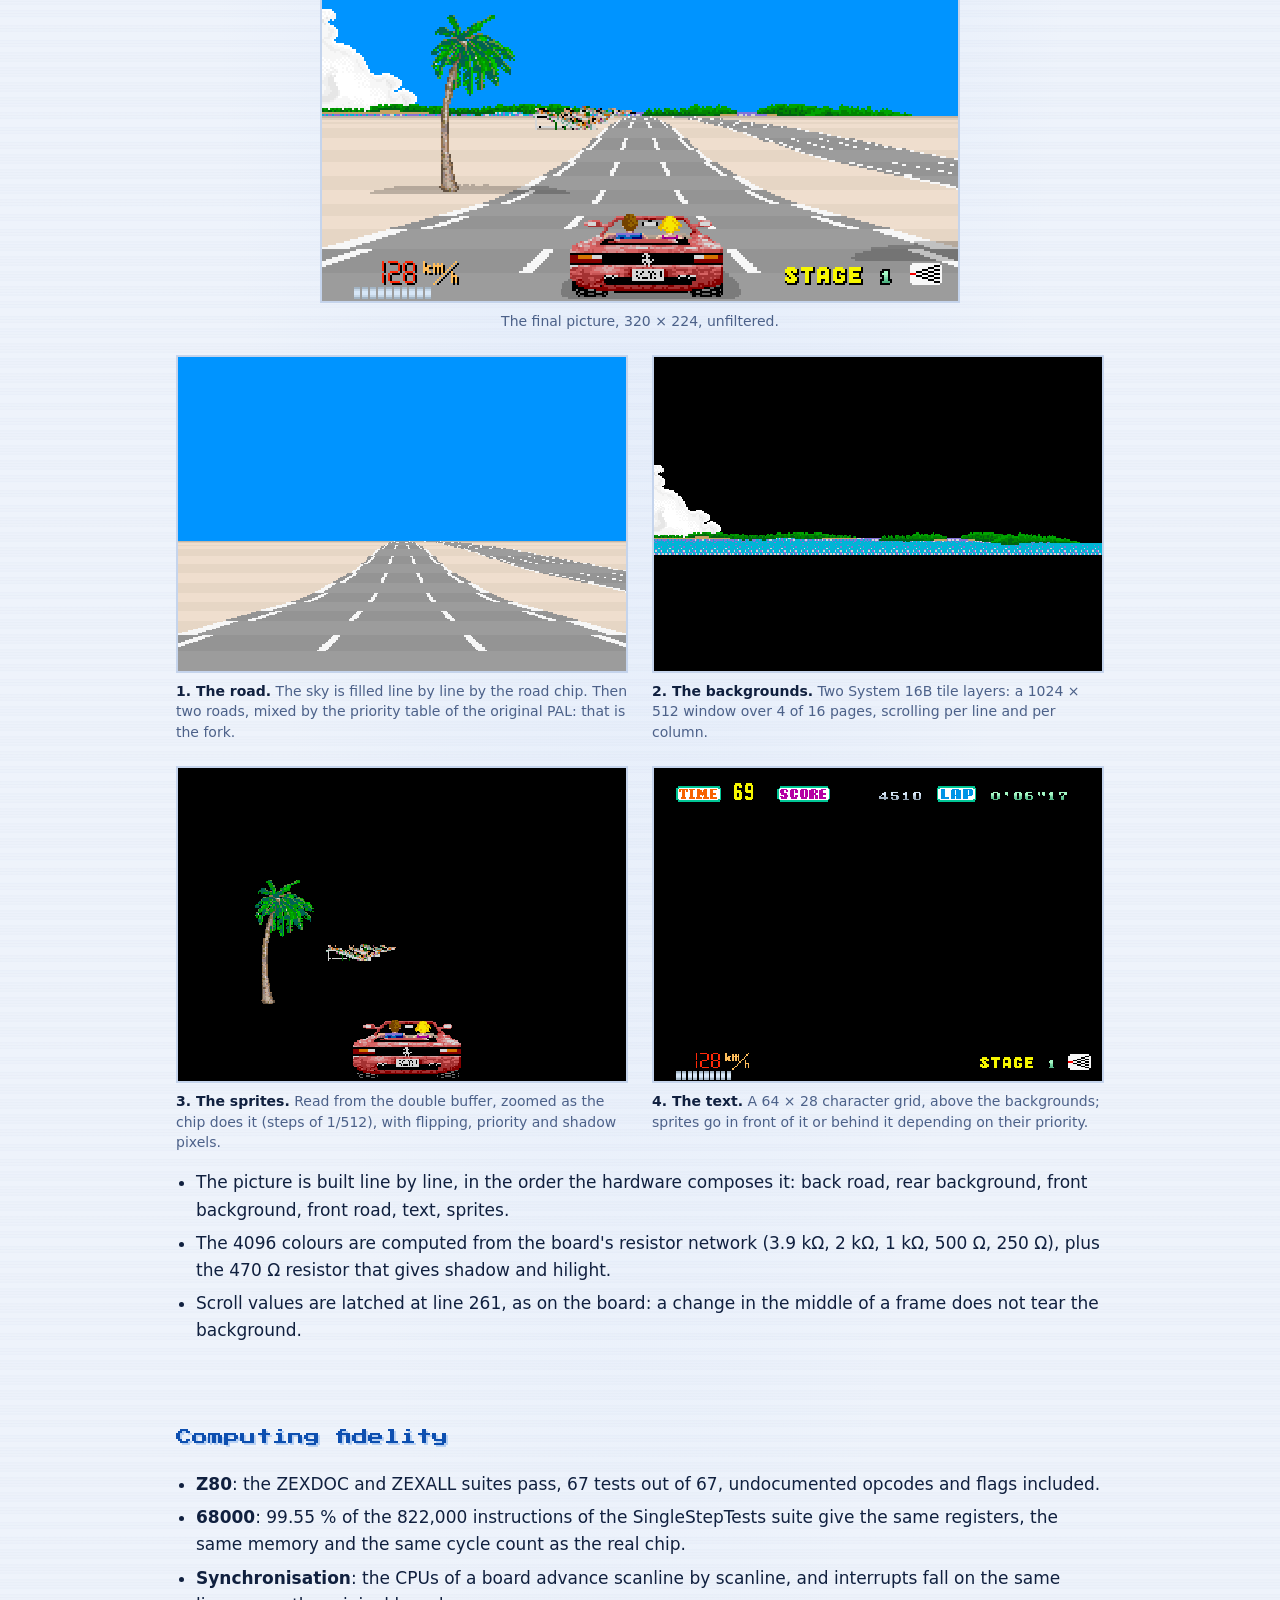
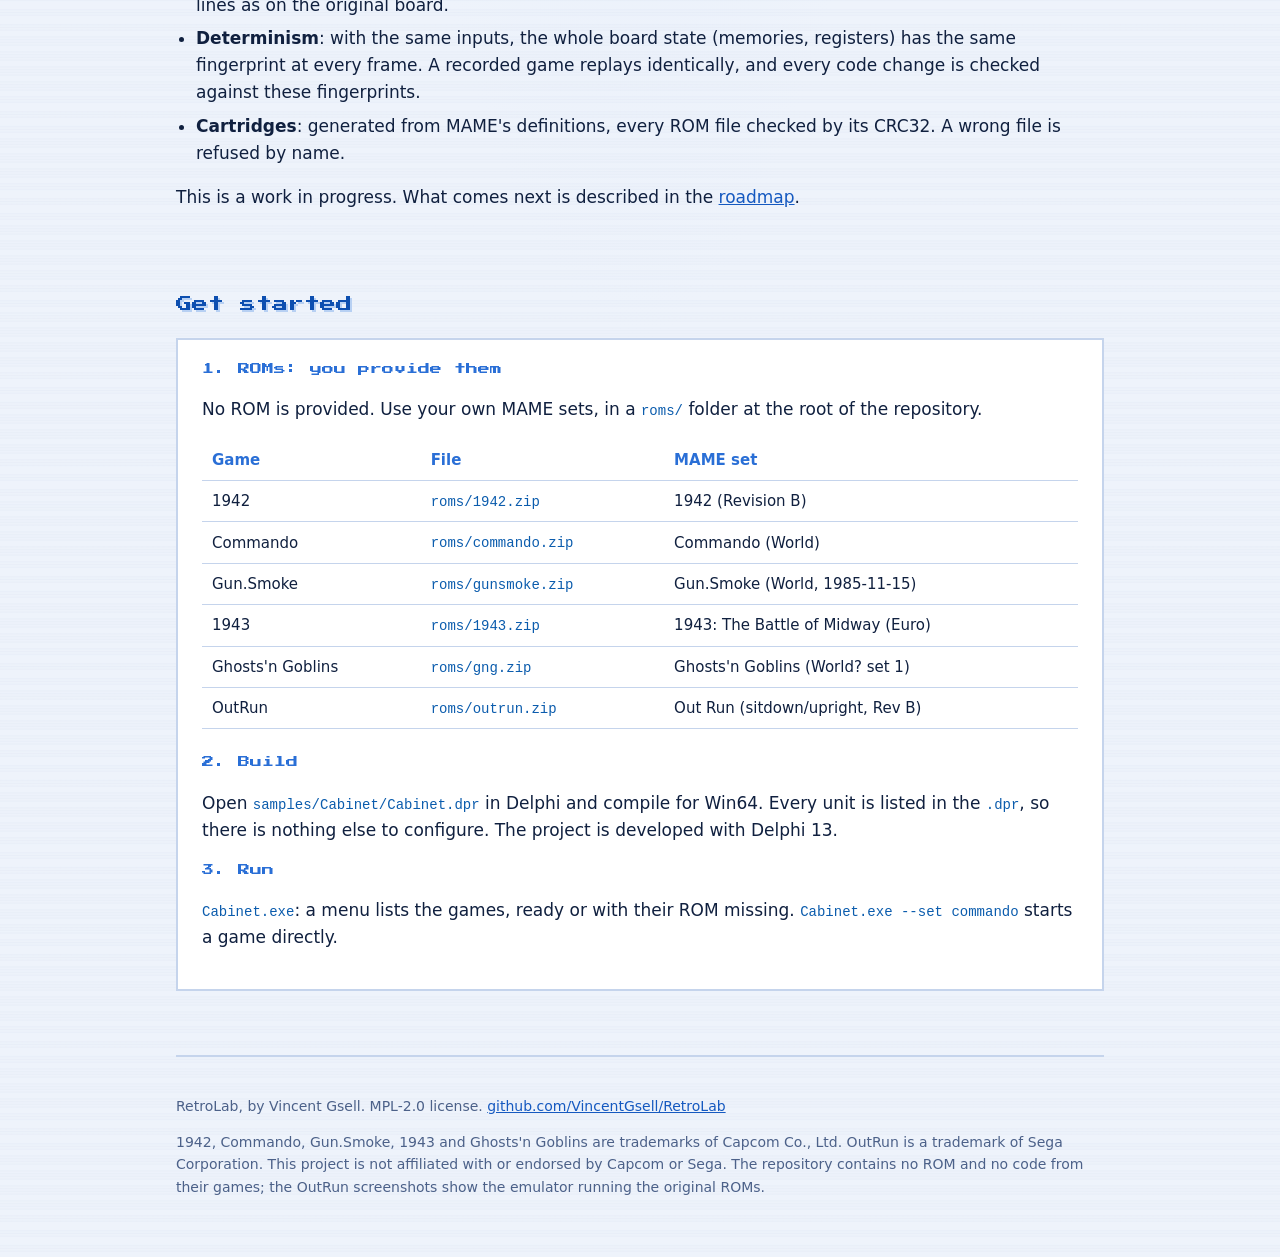
==== commit 89cb011b: "Publication du 2026-11-16 (source 93e0819)" ====
--- a/docs/en.html
+++ b/docs/en.html
@@ -15,9 +15,9 @@
 </head>
 <body>
   <nav class="lang" aria-label="Language">
-    <button type="button" class="theme" data-to-light="Switch to the light theme" data-to-dark="Switch to the dark theme"></button>
     <a href="index.html" hreflang="fr" lang="fr">FR</a>
     <span aria-current="page">EN</span>
+    <button type="button" class="theme" data-to-light="Switch to the light theme" data-to-dark="Switch to the dark theme"></button>
   </nav>
 
   <main class="wrap">
--- a/docs/style.css
+++ b/docs/style.css
@@ -101,7 +101,7 @@
 .lang span { color: var(--on-accent); background: var(--accent); border-color: var(--accent); }
 .lang a:hover { border-color: var(--accent); color: var(--accent-strong); }
 .theme {
-  margin-right: auto;
+  margin-left: 8px;
   font: 18px/1 var(--body);
   padding: 7px 12px;
   background: transparent;
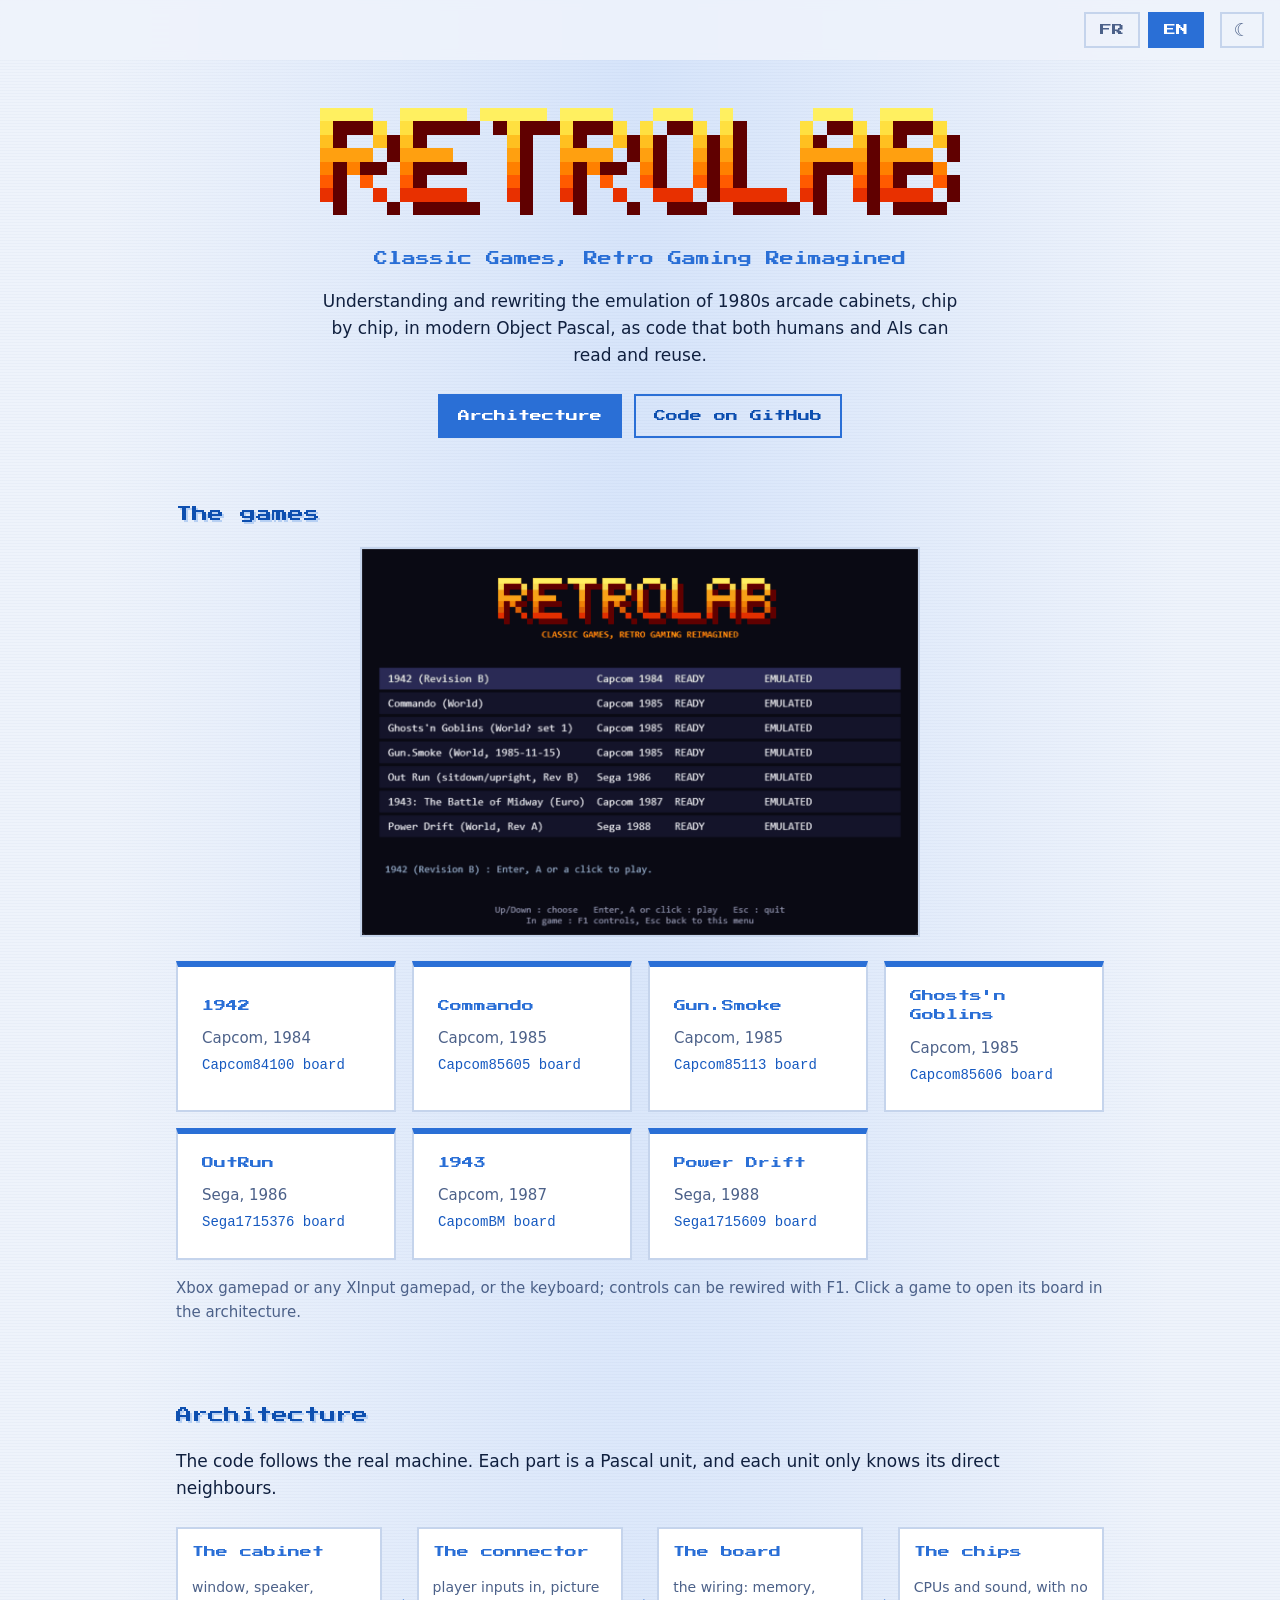
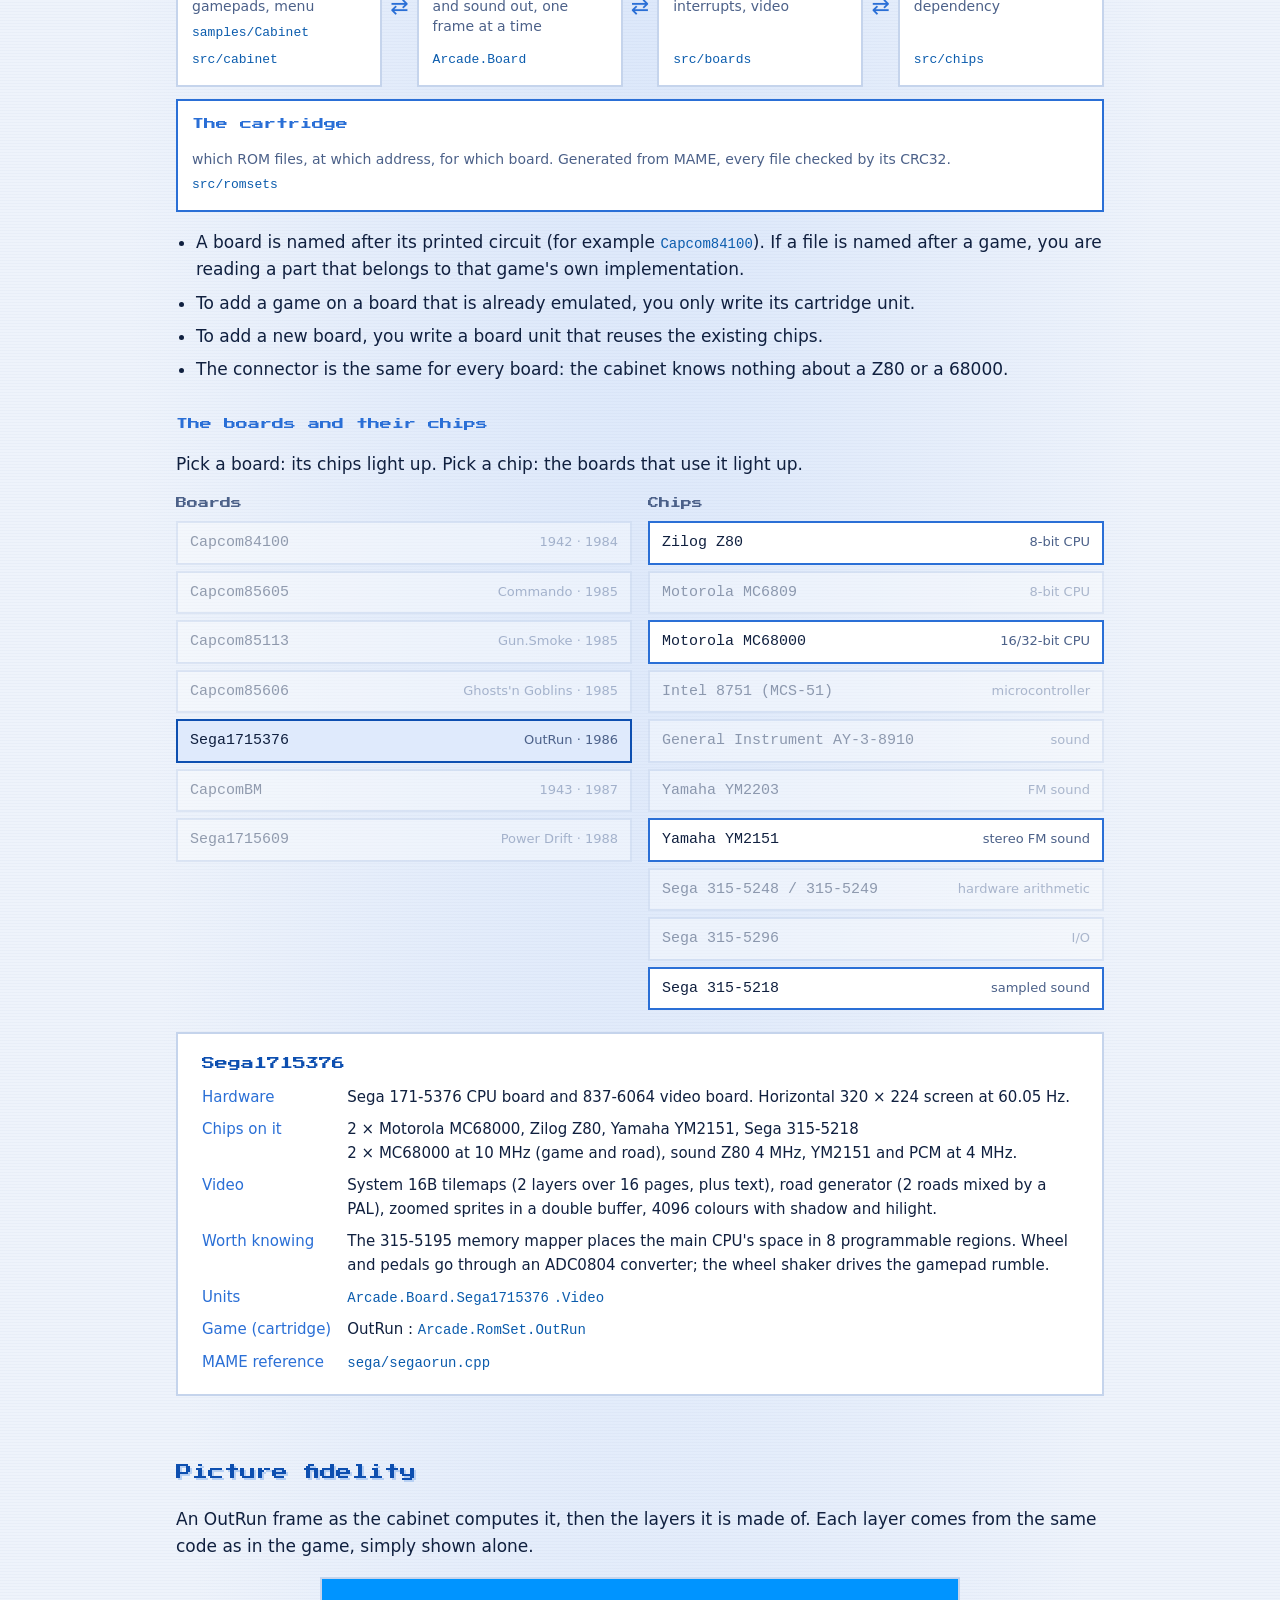
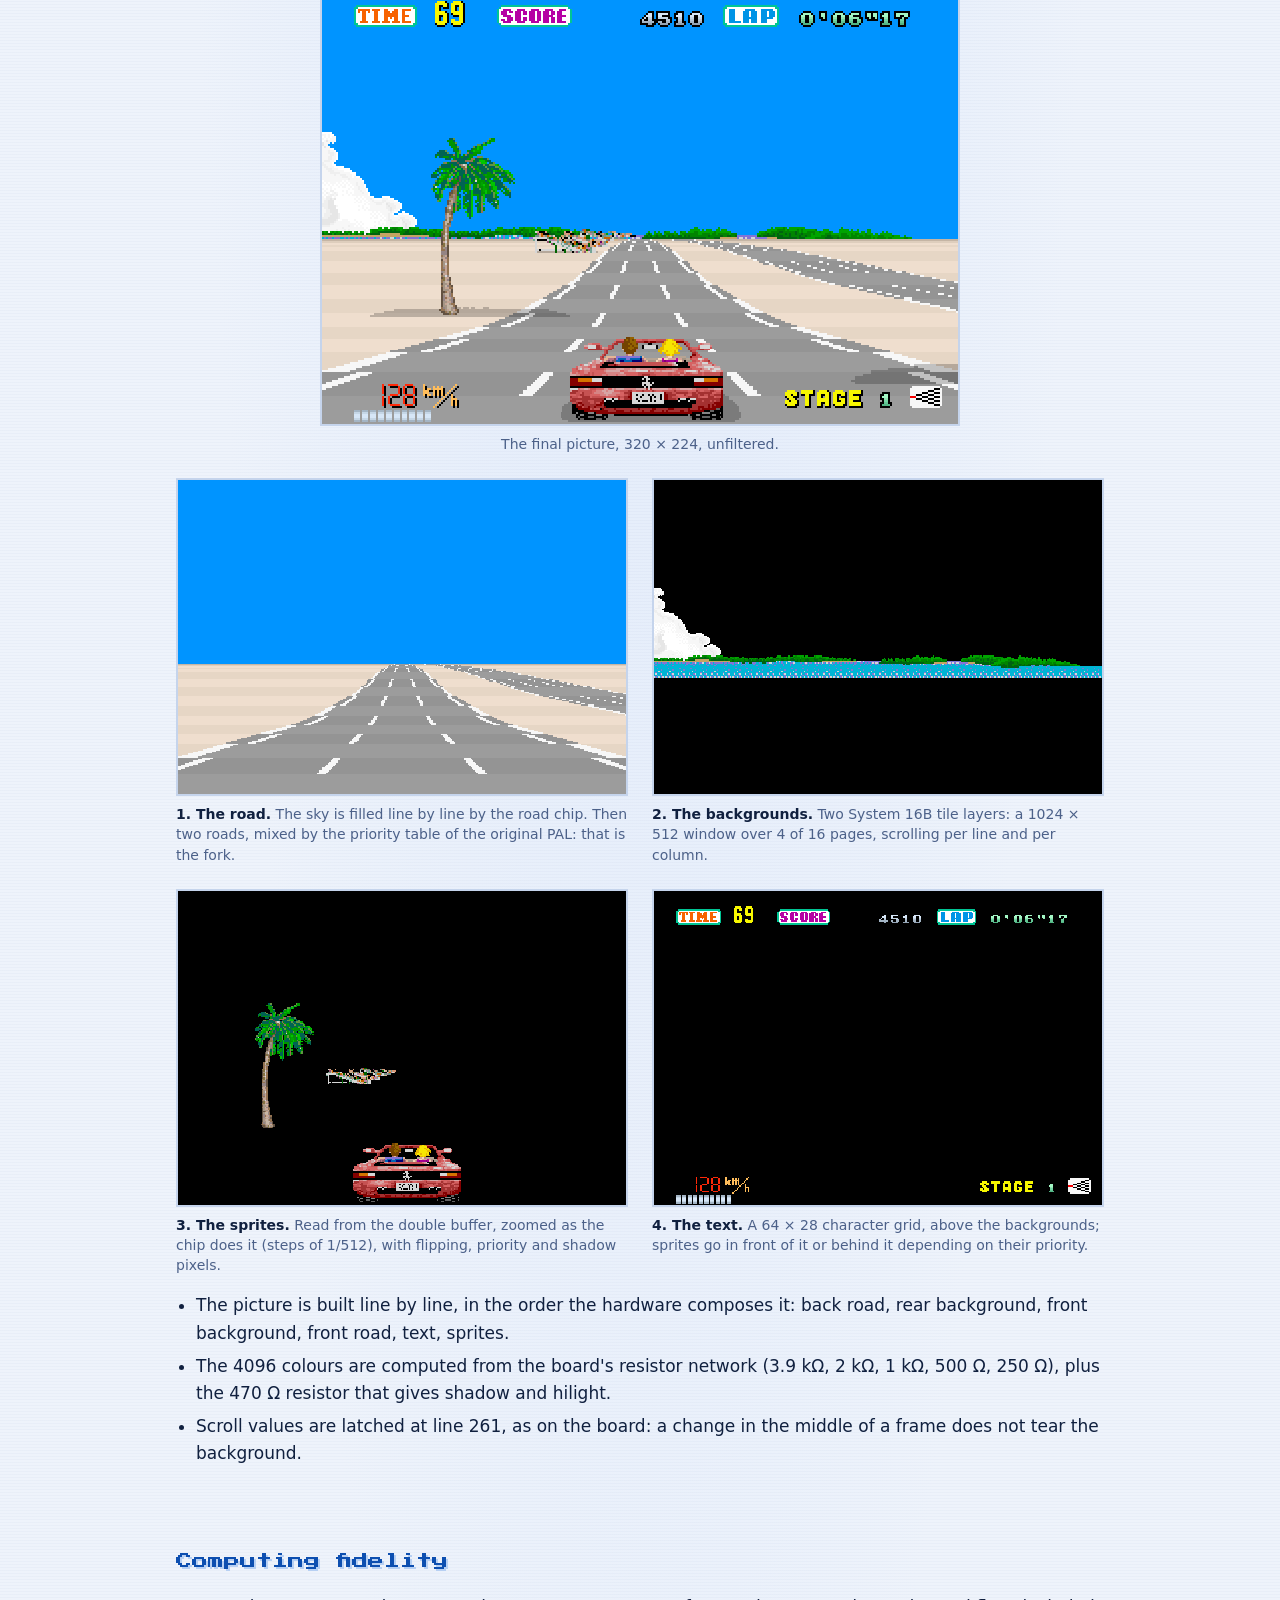
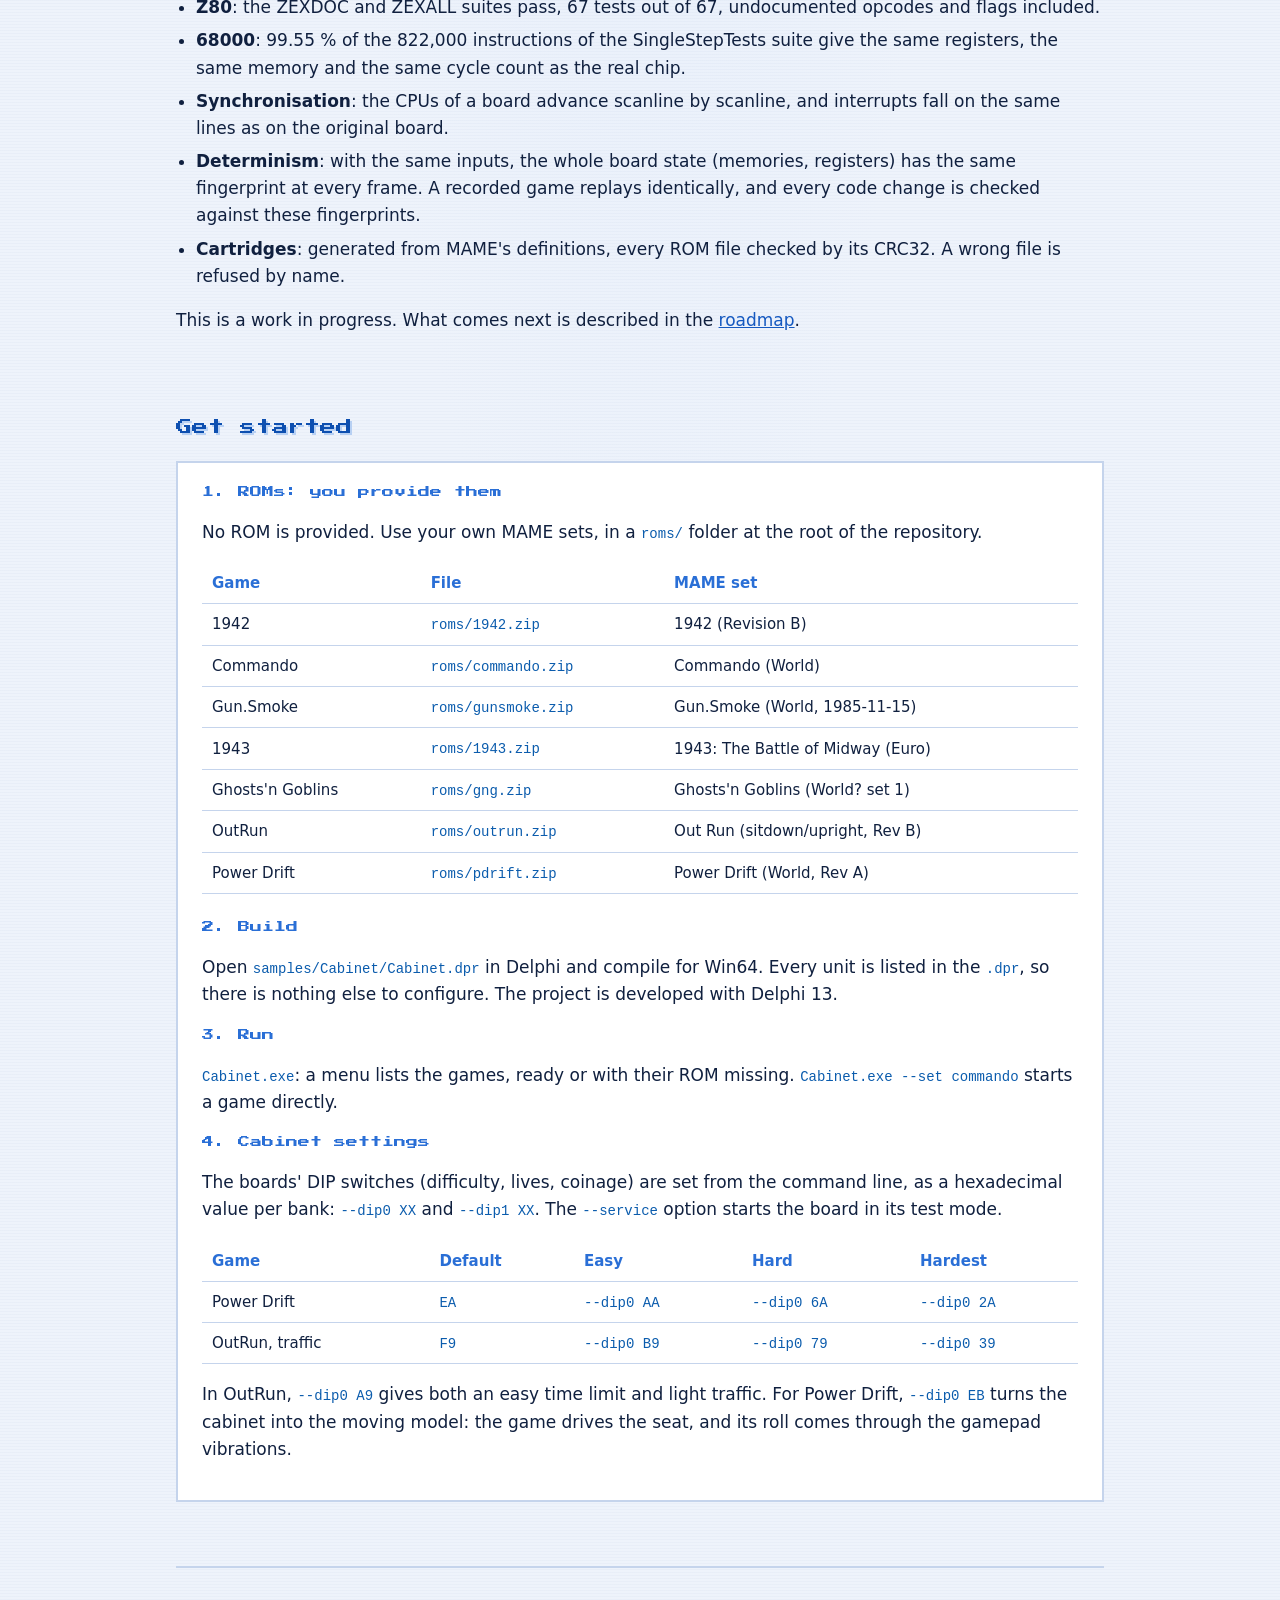
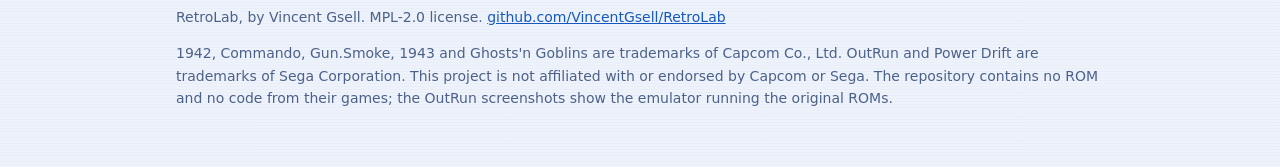
==== commit 00dd7837: "Publication du 2026-11-17 (source 197712f)" ====
--- a/docs/en.html
+++ b/docs/en.html
@@ -33,7 +33,7 @@
 
     <section>
       <h2>The games</h2>
-      <img class="shot" src="img/menu-en.png" alt="The RetroLab cabinet menu: six arcade games, ready to play">
+      <img class="shot" src="img/menu-en.png" alt="The RetroLab cabinet menu: seven arcade games, ready to play">
       <div class="games">
         <button type="button" class="panel game" data-board="capcom84100"><h3>1942</h3><p>Capcom, 1984</p><p class="board">Capcom84100 board</p></button>
         <button type="button" class="panel game" data-board="capcom85605"><h3>Commando</h3><p>Capcom, 1985</p><p class="board">Capcom85605 board</p></button>
@@ -41,6 +41,7 @@
         <button type="button" class="panel game" data-board="capcom85606"><h3>Ghosts'n Goblins</h3><p>Capcom, 1985</p><p class="board">Capcom85606 board</p></button>
         <button type="button" class="panel game" data-board="sega1715376"><h3>OutRun</h3><p>Sega, 1986</p><p class="board">Sega1715376 board</p></button>
         <button type="button" class="panel game" data-board="capcombm"><h3>1943</h3><p>Capcom, 1987</p><p class="board">CapcomBM board</p></button>
+        <button type="button" class="panel game" data-board="sega1715609"><h3>Power Drift</h3><p>Sega, 1988</p><p class="board">Sega1715609 board</p></button>
       </div>
       <p class="note">Xbox gamepad or any XInput gamepad, or the keyboard; controls can be rewired with F1. Click a game to open its board in the architecture.</p>
     </section>
@@ -120,18 +121,29 @@
             <tr><td>1943</td><td><code>roms/1943.zip</code></td><td>1943: The Battle of Midway (Euro)</td></tr>
             <tr><td>Ghosts'n Goblins</td><td><code>roms/gng.zip</code></td><td>Ghosts'n Goblins (World? set 1)</td></tr>
             <tr><td>OutRun</td><td><code>roms/outrun.zip</code></td><td>Out Run (sitdown/upright, Rev B)</td></tr>
+            <tr><td>Power Drift</td><td><code>roms/pdrift.zip</code></td><td>Power Drift (World, Rev A)</td></tr>
           </table>
         </div>
         <h3 style="margin-top:24px">2. Build</h3>
         <p>Open <code>samples/Cabinet/Cabinet.dpr</code> in Delphi and compile for Win64. Every unit is listed in the <code>.dpr</code>, so there is nothing else to configure. The project is developed with Delphi 13.</p>
         <h3>3. Run</h3>
         <p><code>Cabinet.exe</code>: a menu lists the games, ready or with their ROM missing. <code>Cabinet.exe --set commando</code> starts a game directly.</p>
+        <h3>4. Cabinet settings</h3>
+        <p>The boards' DIP switches (difficulty, lives, coinage) are set from the command line, as a hexadecimal value per bank: <code>--dip0 XX</code> and <code>--dip1 XX</code>. The <code>--service</code> option starts the board in its test mode.</p>
+        <div class="scroll">
+          <table>
+            <tr><th>Game</th><th>Default</th><th>Easy</th><th>Hard</th><th>Hardest</th></tr>
+            <tr><td>Power Drift</td><td><code>EA</code></td><td><code>--dip0 AA</code></td><td><code>--dip0 6A</code></td><td><code>--dip0 2A</code></td></tr>
+            <tr><td>OutRun, traffic</td><td><code>F9</code></td><td><code>--dip0 B9</code></td><td><code>--dip0 79</code></td><td><code>--dip0 39</code></td></tr>
+          </table>
+        </div>
+        <p>In OutRun, <code>--dip0 A9</code> gives both an easy time limit and light traffic. For Power Drift, <code>--dip0 EB</code> turns the cabinet into the moving model: the game drives the seat, and its roll comes through the gamepad vibrations.</p>
       </div>
     </section>
 
     <footer>
       <p>RetroLab, by Vincent Gsell. MPL-2.0 license. <a href="https://github.com/VincentGsell/RetroLab">github.com/VincentGsell/RetroLab</a></p>
-      <p>1942, Commando, Gun.Smoke, 1943 and Ghosts'n Goblins are trademarks of Capcom Co., Ltd. OutRun is a trademark of Sega Corporation. This project is not affiliated with or endorsed by Capcom or Sega. The repository contains no ROM and no code from their games; the OutRun screenshots show the emulator running the original ROMs.</p>
+      <p>1942, Commando, Gun.Smoke, 1943 and Ghosts'n Goblins are trademarks of Capcom Co., Ltd. OutRun and Power Drift are trademarks of Sega Corporation. This project is not affiliated with or endorsed by Capcom or Sega. The repository contains no ROM and no code from their games; the OutRun screenshots show the emulator running the original ROMs.</p>
     </footer>
   </main>
   <script src="theme.js"></script>
